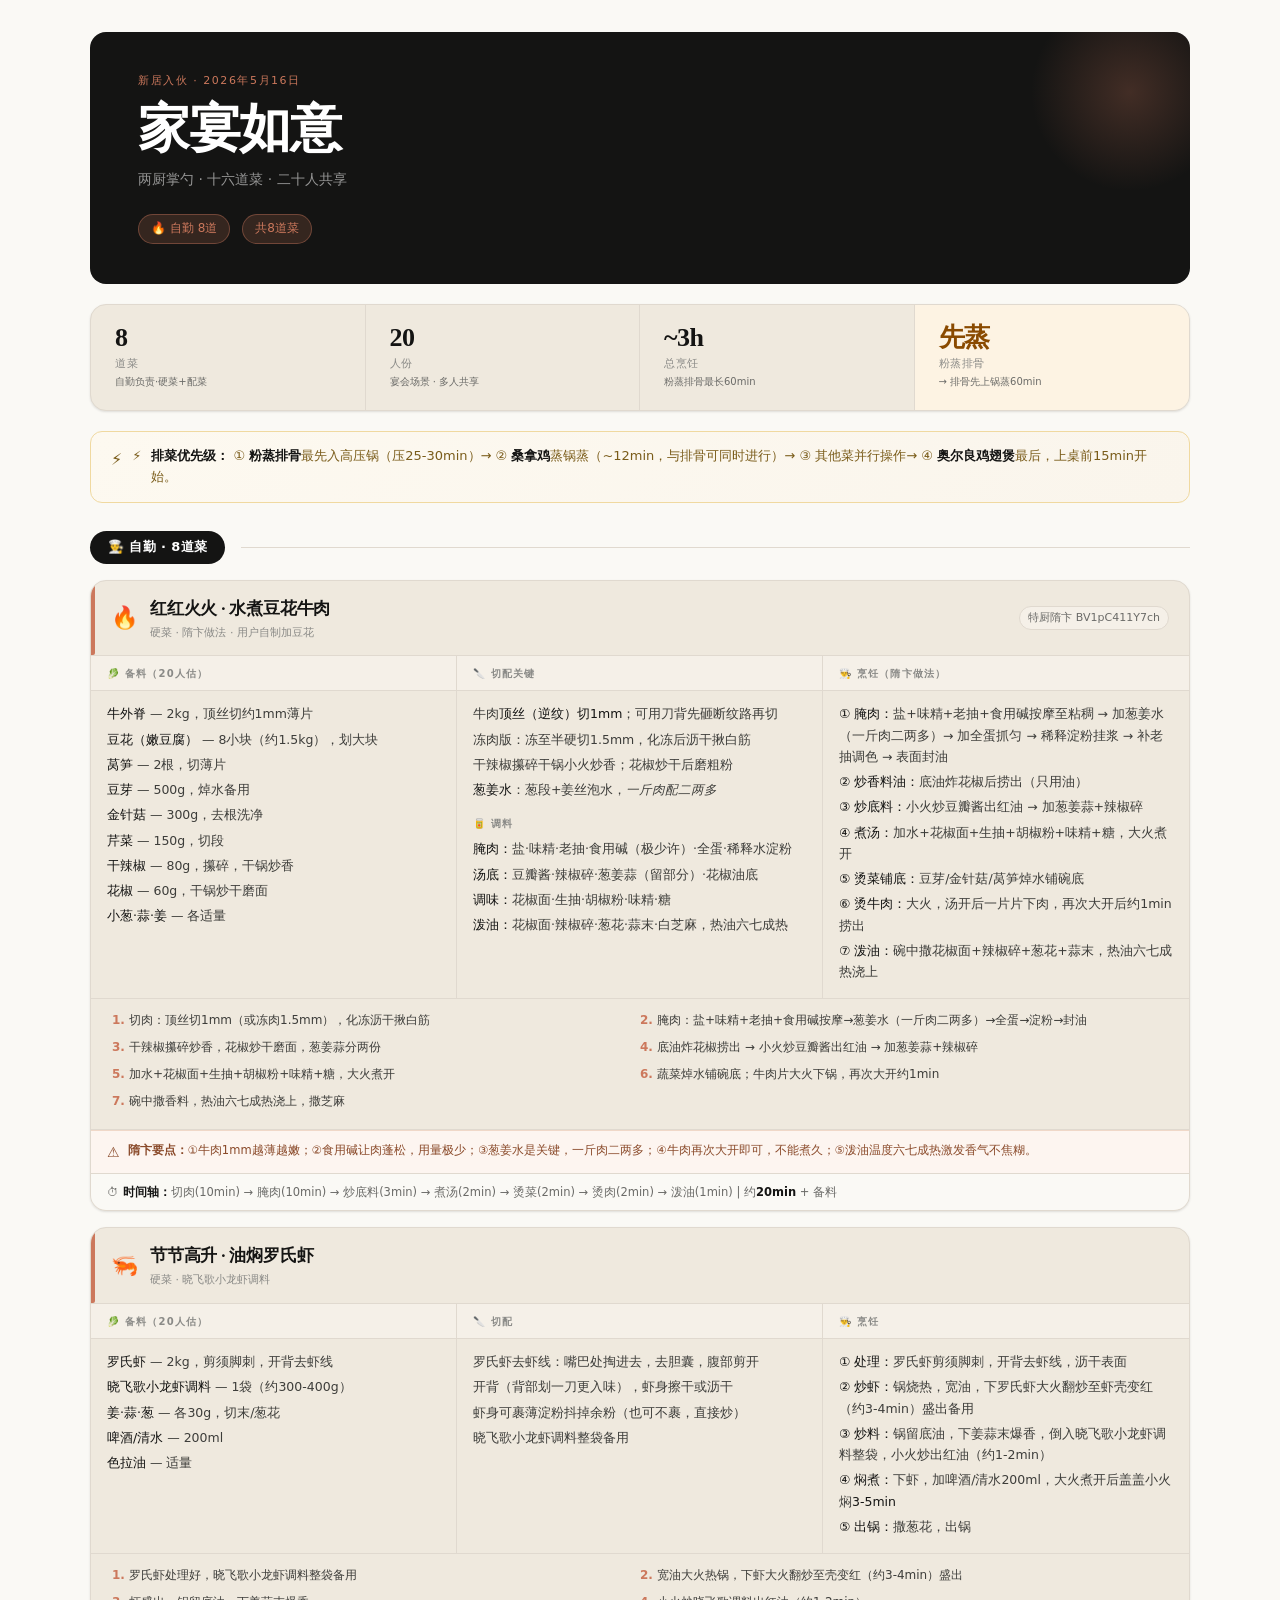
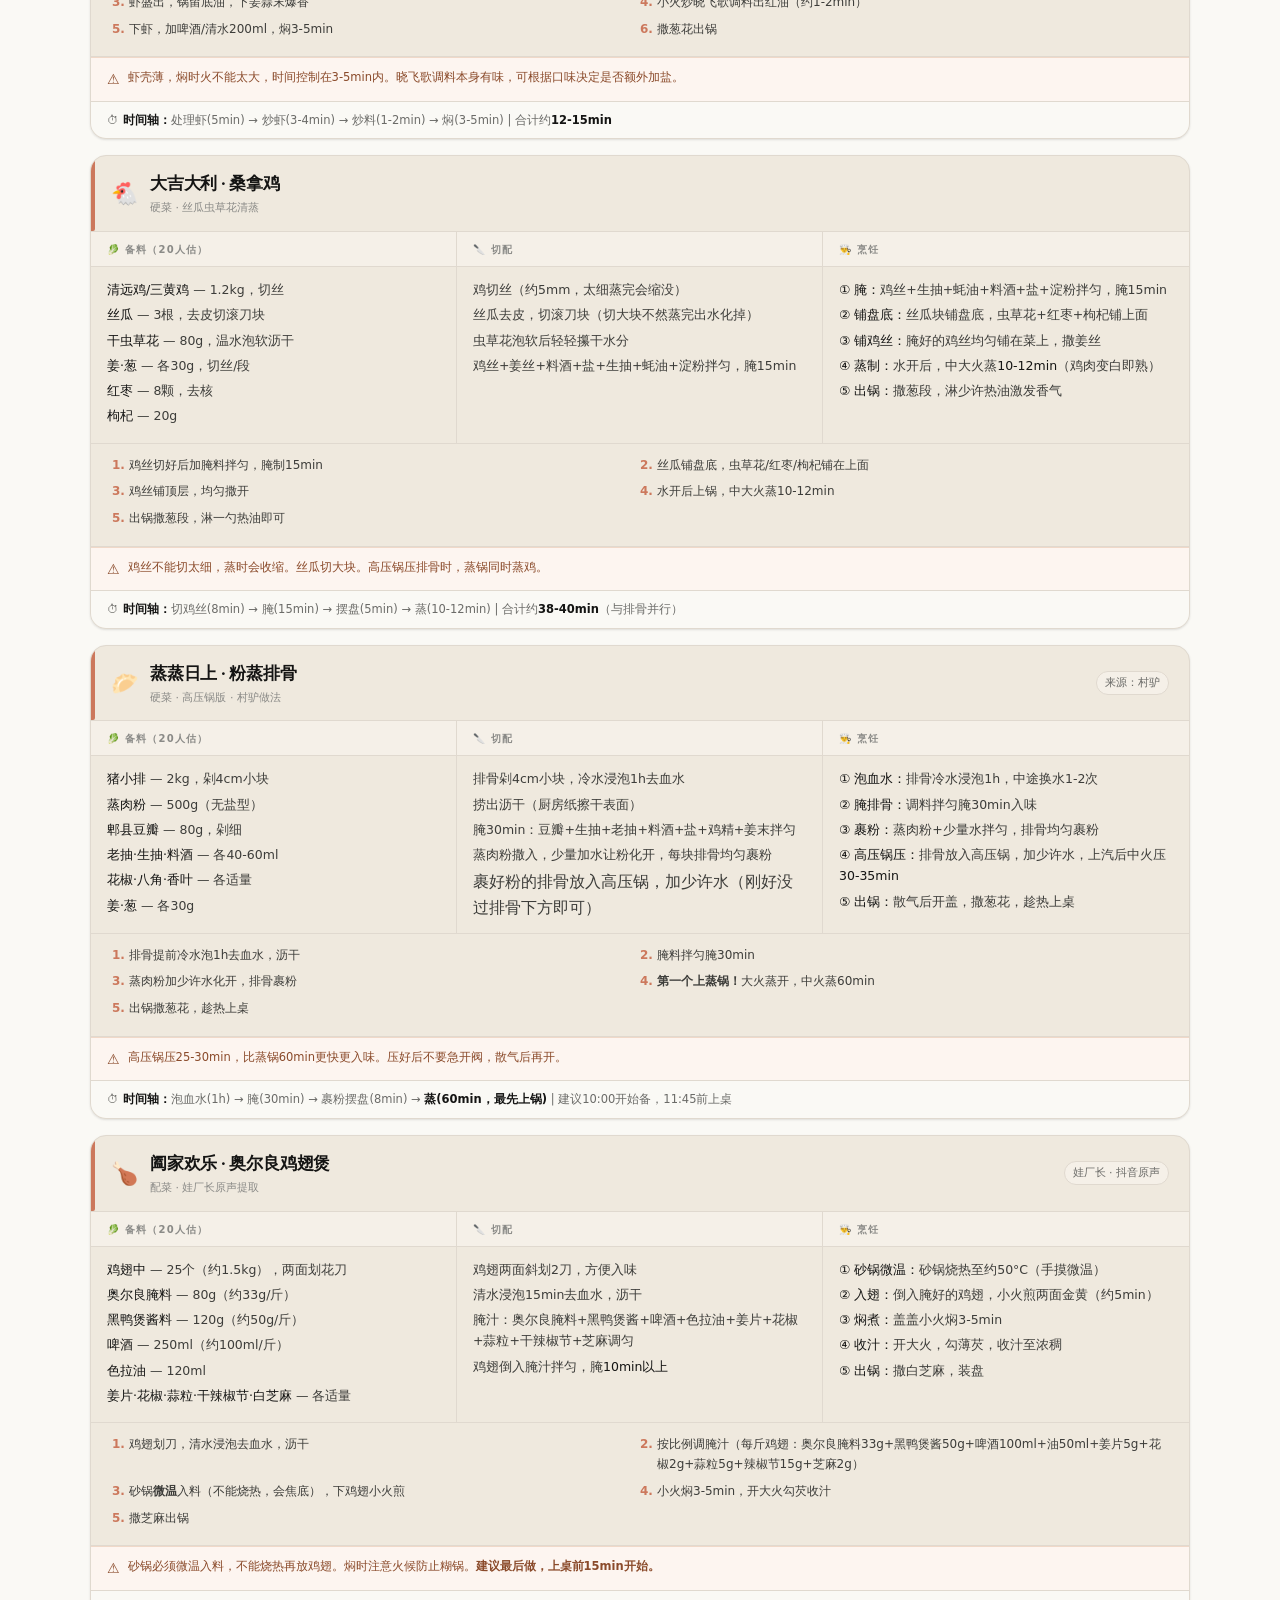
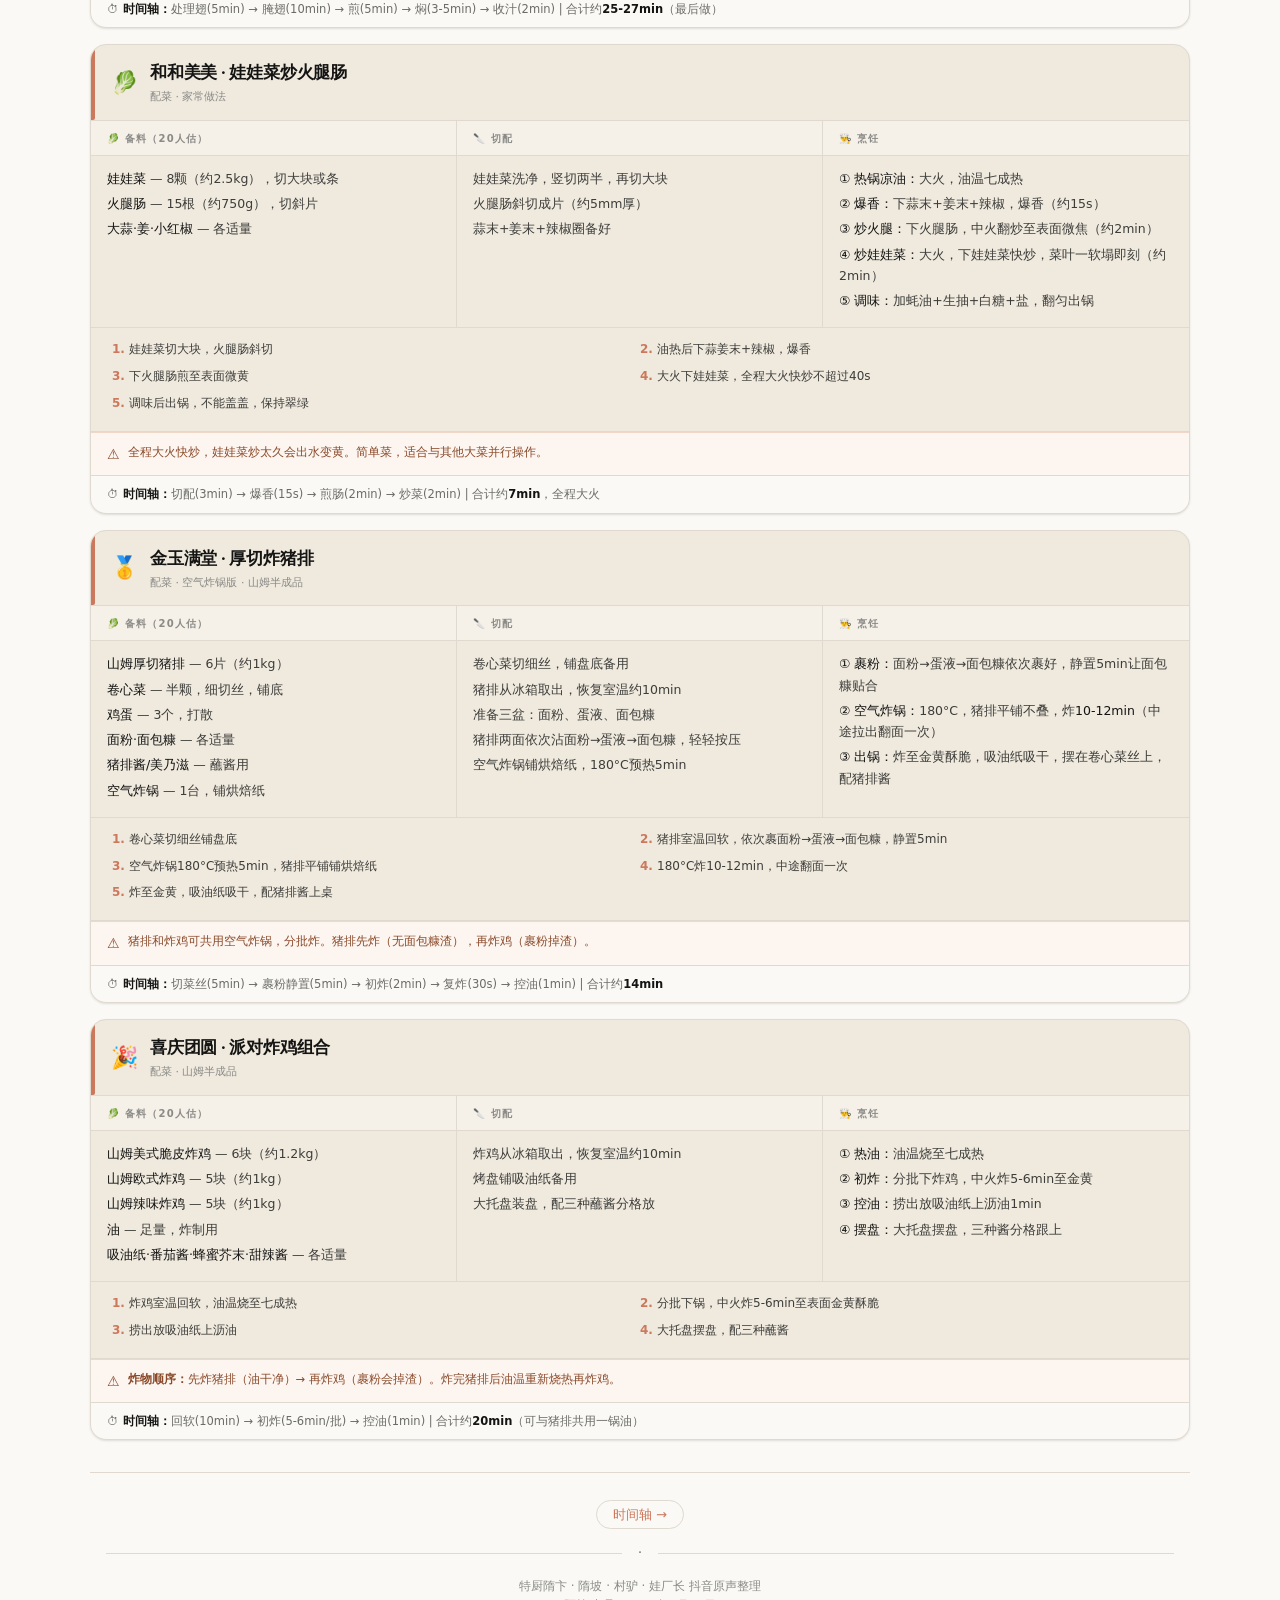
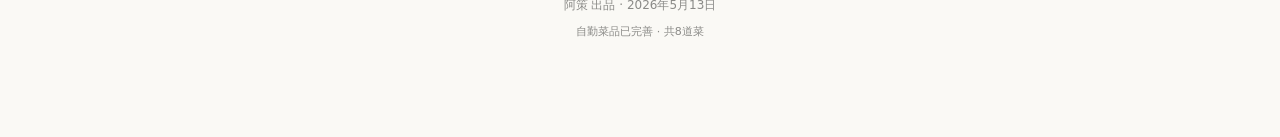
==== index.html @ 92cc302c "高压锅时间修正为25-30min" ====
<!DOCTYPE html>
<html lang="zh-CN">
<head>
<meta charset="UTF-8">
<meta name="viewport" content="width=device-width, initial-scale=1.0">
<title>新居入伙 · 家宴如意</title>
<style>
/***** STYLE: Claude Warm Tone (Style C) — Design System v1.0 *****/

/* ── Color System ── */
:root {
  --canvas:         #faf9f5;
  --surface-soft:   #f5f0e8;
  --surface-card:    #efe9de;
  --surface-dark:    #181715;
  --ink:            #141413;
  --body:           #3d3d3a;
  --body-light:     #6b6b68;
  --muted:          #8a8a87;
  --primary:        #cc785c;
  --primary-dark:    #a9583e;
  --accent-teal:    #5db8a6;
  --accent-amber:   #e8a55a;
  --accent-amber-light: #fdf3e3;
  --success:        #5db872;
  --warning:        #d4a017;
  --error:          #c64545;
  --hairline:       #e0d9cf;
  --shadow:         rgba(20,20,18,0.06);
  --shadow-md:      rgba(20,20,18,0.10);
}

/* ── Reset & Base ── */
*, *::before, *::after { box-sizing: border-box; margin: 0; padding: 0; }
html { font-size: 16px; -webkit-font-smoothing: antialiased; }
body {
  font-family: -apple-system, BlinkMacSystemFont, "PingFang SC", "Microsoft YaHei", system-ui, sans-serif;
  background: var(--canvas);
  color: var(--body);
  line-height: 1.6;
  padding: 32px 16px 64px;
}

/* ── Typography ── */
h1, h2, h3 { font-family: Georgia, "PingFang SC", serif; color: var(--ink); line-height: 1.2; }
.eyebrow { font-size: 11px; font-weight: 500; letter-spacing: 0.12em; text-transform: uppercase; color: var(--muted); }
.display-xl  { font-size: clamp(40px, 6vw, 64px); font-weight: 600; letter-spacing: -2px; line-height: 1.05; }
.display-lg  { font-size: clamp(28px, 4vw, 40px); font-weight: 600; letter-spacing: -1px; line-height: 1.1; }
.headline   { font-size: 20px; font-weight: 600; letter-spacing: -0.3px; }
.body-text  { font-size: 14px; line-height: 1.65; }
.caption    { font-size: 12px; color: var(--muted); line-height: 1.5; }

/* ── Layout ── */
.container { max-width: 1100px; margin: 0 auto; }

/* ── HEADER ── */
.header {
  background: var(--ink);
  color: #fff;
  border-radius: 16px;
  padding: 40px 48px;
  margin-bottom: 20px;
  position: relative;
  overflow: hidden;
}
.header::before {
  content: '';
  position: absolute;
  top: -40px; right: -40px;
  width: 200px; height: 200px;
  background: radial-gradient(circle, rgba(204,120,92,0.25) 0%, transparent 70%);
  pointer-events: none;
}
.header-inner { position: relative; z-index: 1; }
.header-eyebrow { font-size: 11px; font-weight: 500; letter-spacing: 0.14em; text-transform: uppercase; color: var(--primary); margin-bottom: 8px; }
.header h1 { color: #fff; font-size: clamp(32px, 5vw, 52px); letter-spacing: -1.5px; }
.header-sub { color: rgba(255,255,255,0.55); font-size: 14px; margin-top: 8px; }
.header-meta { margin-top: 24px; display: flex; flex-wrap: wrap; gap: 12px; }
.header-badge {
  background: rgba(204,120,92,0.18);
  border: 1px solid rgba(204,120,92,0.4);
  color: var(--primary);
  font-size: 12px; font-weight: 500;
  padding: 4px 12px;
  border-radius: 9999px;
}

/* ── SUMMARY STRIP ── */
.summary-strip {
  display: grid;
  grid-template-columns: repeat(4, 1fr);
  background: var(--surface-card);
  border-radius: 16px;
  border: 1px solid var(--hairline);
  overflow: hidden;
  margin-bottom: 20px;
  box-shadow: 0 1px 3px var(--shadow), 0 1px 2px var(--shadow);
}
.summary-item {
  padding: 20px 24px;
  border-right: 1px solid var(--hairline);
  position: relative;
}
.summary-item:last-child { border-right: none; }
.summary-item .num {
  font-family: Georgia, serif;
  font-size: 26px; font-weight: 600;
  color: var(--ink); letter-spacing: -0.5px;
  line-height: 1;
}
.summary-item .label { font-size: 11px; color: var(--muted); margin-top: 4px; letter-spacing: 0.05em; }
.summary-item .sub { font-size: 10px; color: var(--body-light); margin-top: 2px; }
.summary-item.highlight { background: var(--accent-amber-light); }

/* ── PRIORITY BANNER ── */
.priority-banner {
  background: linear-gradient(135deg, #fdf9f0 0%, #faf5ec 100%);
  border: 1px solid #f0d9a0;
  border-radius: 12px;
  padding: 14px 20px;
  font-size: 13px;
  color: #7a5c1a;
  margin-bottom: 20px;
  display: flex;
  align-items: flex-start;
  gap: 10px;
}
.priority-banner::before { content: '⚡'; font-size: 16px; flex-shrink: 0; margin-top: 1px; }
.priority-banner strong { color: var(--ink); }

/* ── CHEF SECTION DIVIDER ── */
.chef-divider {
  display: flex;
  align-items: center;
  gap: 16px;
  margin: 28px 0 16px;
}
.chef-divider .chef-label {
  background: var(--ink);
  color: #fff;
  font-size: 13px; font-weight: 600;
  padding: 6px 18px;
  border-radius: 9999px;
  white-space: nowrap;
  letter-spacing: 0.03em;
}
.chef-divider .chef-label.yang {
  background: var(--accent-teal);
}
.chef-divider .line { flex: 1; height: 1px; background: var(--hairline); }

/* ── DISH CARD ── */
.dish-card {
  background: var(--surface-card);
  border: 1px solid var(--hairline);
  border-radius: 16px;
  overflow: hidden;
  margin-bottom: 16px;
  box-shadow: 0 1px 3px var(--shadow), 0 1px 2px var(--shadow);
  transition: box-shadow 0.2s ease;
}
.dish-card:hover {
  box-shadow: 0 4px 12px var(--shadow-md), 0 2px 4px var(--shadow);
}
.dish-card-header {
  padding: 14px 20px;
  display: flex;
  align-items: center;
  gap: 12px;
  border-bottom: 1px solid var(--hairline);
  position: relative;
}
.dish-card-header::before {
  content: '';
  position: absolute;
  left: 0; top: 0; bottom: 0;
  width: 4px;
  background: var(--primary);
  border-radius: 0 2px 2px 0;
}
.dish-card-header.ziqin::before { background: var(--primary); }
.dish-card-header.yang::before { background: var(--accent-teal); }

.dish-emoji { font-size: 22px; flex-shrink: 0; }
.dish-meta { flex: 1; }
.dish-name { font-family: Georgia, serif; font-size: 17px; font-weight: 600; color: var(--ink); letter-spacing: -0.2px; }
.dish-sub { font-size: 11px; color: var(--muted); margin-top: 2px; }
.dish-src-tag {
  font-size: 11px; color: var(--body-light);
  background: var(--surface-soft);
  border: 1px solid var(--hairline);
  padding: 2px 8px; border-radius: 9999px;
}

/* ── DISH BODY (3-column grid) ── */
.dish-body {
  display: grid;
  grid-template-columns: 1fr 1fr 1fr;
  border-bottom: 1px solid var(--hairline);
}
.col-header {
  font-size: 10px; font-weight: 700;
  letter-spacing: 0.12em; text-transform: uppercase;
  color: var(--muted);
  padding: 10px 16px 8px;
  border-bottom: 1px solid var(--hairline);
  background: var(--surface-soft);
}
.col-content { padding: 12px 16px; }
.col-content ul { list-style: none; }
.col-content li { font-size: 12.5px; line-height: 1.7; color: var(--body); margin-bottom: 4px; }
.col-content li strong { color: var(--ink); font-weight: 500; }
.col-border { border-right: 1px solid var(--hairline); }
.col-border:last-child { border-right: none; }

/* ── DISH FOOTER (steps) ── */
.dish-steps {
  padding: 12px 20px 14px;
  border-bottom: 1px solid var(--hairline);
}
.dish-steps ol {
  padding-left: 18px;
  display: grid;
  grid-template-columns: 1fr 1fr;
  gap: 4px 16px;
}
.dish-steps li { font-size: 12px; line-height: 1.65; color: var(--body); margin-bottom: 3px; }
.dish-steps li::marker { color: var(--primary); font-weight: 600; }

/* ── NOTE / HINT ── */
.dish-note {
  padding: 10px 16px;
  font-size: 11.5px;
  color: var(--body-light);
  background: var(--surface-soft);
  display: flex;
  align-items: flex-start;
  gap: 8px;
}
.dish-note.warning {
  background: #fdf5f0;
  border-top: 1px solid #f0d8c8;
  color: #8a4a2a;
}
.dish-note.info {
  background: #f0f7f5;
  border-top: 1px solid #c8e8e0;
  color: #2a6b5c;
}
.note-icon { flex-shrink: 0; font-size: 14px; }

/* ── TIMELINE ── */
.dish-timeline {
  padding: 9px 16px;
  font-size: 11.5px;
  color: var(--body-light);
  background: var(--canvas);
  border-top: 1px solid var(--hairline);
  line-height: 1.6;
}
.dish-timeline strong { color: var(--ink); }
.dish-timeline .tag-src {
  display: inline-block;
  margin-left: 8px;
  font-size: 10px;
  color: var(--muted);
  background: var(--surface-soft);
  border: 1px solid var(--hairline);
  padding: 1px 6px; border-radius: 9999px;
}

/* ── PLACEHOLDER CARD (小杨 pending) ── */
.dish-card.placeholder { opacity: 0.8; }
.dish-card.placeholder .dish-card-header::before { background: var(--accent-teal); }

/* ── FOOTER ── */
.footer {
  text-align: center;
  padding: 32px 16px;
  font-size: 12px;
  color: var(--muted);
  border-top: 1px solid var(--hairline);
  margin-top: 32px;
}
.footer-sep { display: flex; align-items: center; gap: 16px; margin-bottom: 12px; }
.footer-sep .line { flex: 1; height: 1px; background: var(--hairline); }
.footer-sep .text { font-family: Georgia, serif; font-size: 14px; color: var(--body-light); }

/* ── PRINT ── */
@media print {
  body { background: white; padding: 0; }
  .dish-card { break-inside: avoid; box-shadow: none; border: 1px solid #ddd; }
  .header { background: var(--ink) !important; -webkit-print-color-adjust: exact; print-color-adjust: exact; }
  .summary-strip { break-inside: avoid; }
}

/* ── RESPONSIVE ── */
@media (max-width: 768px) {
  .summary-strip { grid-template-columns: repeat(2, 1fr); }
  .dish-body { grid-template-columns: 1fr; }
  .col-border { border-right: none; border-bottom: 1px solid var(--hairline); }
  .dish-steps ol { grid-template-columns: 1fr; }
  .header { padding: 28px 24px; }
}
@media (max-width: 480px) {
  body { padding: 12px 8px 48px; }
  .summary-strip { grid-template-columns: repeat(2, 1fr); }
}
</style>
</head>
<body>
<div class="container">

<!-- ═══════════════════════════════════════════ HEADER ══ -->
<div class="header">
  <div class="header-inner">
    <div class="header-eyebrow">新居入伙 · 2026年5月16日</div>
    <h1>家宴如意</h1>
    <div class="header-sub">两厨掌勺 · 十六道菜 · 二十人共享</div>
    <div class="header-meta">
      <span class="header-badge">🔥 自勤 8道</span>
      <span class="header-badge">共8道菜</span>
    </div>
  </div>
</div>

<!-- ═══════════════════════════════════ SUMMARY STRIP ══ -->
<div class="summary-strip">
  <div class="summary-item">
    <div class="num">8</div>
    <div class="label">道菜</div>
    <div class="sub">自勤负责·硬菜+配菜</div>
  </div>
  <div class="summary-item">
    <div class="num">20</div>
    <div class="label">人份</div>
    <div class="sub">宴会场景 · 多人共享</div>
  </div>
  <div class="summary-item">
    <div class="num">~3h</div>
    <div class="label">总烹饪</div>
    <div class="sub">粉蒸排骨最长60min</div>
  </div>
  <div class="summary-item highlight">
    <div class="num" style="color:#8a4a00">先蒸</div>
    <div class="label">粉蒸排骨</div>
    <div class="sub">→ 排骨先上锅蒸60min</div>
  </div>
</div>

<!-- ═══════════════════════════════════ PRIORITY BANNER ══ -->
<div class="priority-banner">
  <span>⚡</span>
  <div>
    <strong>排菜优先级：</strong>
    ① <strong>粉蒸排骨</strong>最先入高压锅（压25-30min）→
    ② <strong>桑拿鸡</strong>蒸锅蒸（~12min，与排骨可同时进行）→
    ③ 其他菜并行操作→
    ④ <strong>奥尔良鸡翅煲</strong>最后，上桌前15min开始。
  </div>
</div>

<!-- ═══════════════════════════════════ 自勤 SECTION ══ -->
<div class="chef-divider">
  <span class="chef-label">👨‍🍳 自勤 · 8道菜</span>
  <span class="line"></span>
</div>

<!-- 自勤 Dishes (8) -->
<!-- D1: 水煮豆花牛肉 -->
<div class="dish-card">
  <div class="dish-card-header ziqin">
    <span class="dish-emoji">🔥</span>
    <div class="dish-meta">
      <div class="dish-name">红红火火 · 水煮豆花牛肉</div>
      <div class="dish-sub">硬菜 · 隋卞做法 · 用户自制加豆花</div>
    </div>
    <span class="dish-src-tag">特厨隋卞 BV1pC411Y7ch</span>
  </div>
  <div class="dish-body">
    <div class="col-border">
      <div class="col-header">🥬 备料（20人估）</div>
      <div class="col-content">
        <ul>
          <li><strong>牛外脊</strong> — 2kg，顶丝切约1mm薄片</li>
          <li><strong>豆花（嫩豆腐）</strong> — 8小块（约1.5kg），划大块</li>
          <li><strong>莴笋</strong> — 2根，切薄片</li>
          <li><strong>豆芽</strong> — 500g，焯水备用</li>
          <li><strong>金针菇</strong> — 300g，去根洗净</li>
          <li><strong>芹菜</strong> — 150g，切段</li>
          <li><strong>干辣椒</strong> — 80g，攥碎，干锅炒香</li>
          <li><strong>花椒</strong> — 60g，干锅炒干磨面</li>
          <li><strong>小葱·蒜·姜</strong> — 各适量</li>
        </ul>
      </div>
    </div>
    <div class="col-border">
      <div class="col-header">🔪 切配关键</div>
      <div class="col-content">
        <ul>
          <li>牛肉<strong>顶丝（逆纹）切1mm</strong>；可用刀背先砸断纹路再切</li>
          <li>冻肉版：冻至半硬切1.5mm，化冻后沥干揪白筋</li>
          <li>干辣椒攥碎干锅小火炒香；花椒炒干后磨粗粉</li>
          <li><strong>葱姜水</strong>：葱段+姜丝泡水，<em>一斤肉配二两多</em></li>
        </ul>
        <div style="margin-top:10px">
          <div class="col-header" style="padding:6px 0 6px;border:none;background:transparent">🥫 调料</div>
          <ul>
            <li><strong>腌肉：</strong>盐·味精·老抽·食用碱（极少许）·全蛋·稀释水淀粉</li>
            <li><strong>汤底：</strong>豆瓣酱·辣椒碎·葱姜蒜（留部分）·花椒油底</li>
            <li><strong>调味：</strong>花椒面·生抽·胡椒粉·味精·糖</li>
            <li><strong>泼油：</strong>花椒面·辣椒碎·葱花·蒜末·白芝麻，热油六七成热</li>
          </ul>
        </div>
      </div>
    </div>
    <div>
      <div class="col-header">👨‍🍳 烹饪（隋卞做法）</div>
      <div class="col-content">
        <ul>
          <li><strong>① 腌肉：</strong>盐+味精+老抽+食用碱按摩至粘稠 → 加葱姜水（一斤肉二两多）→ 加全蛋抓匀 → 稀释淀粉挂浆 → 补老抽调色 → 表面封油</li>
          <li><strong>② 炒香料油：</strong>底油炸花椒后捞出（只用油）</li>
          <li><strong>③ 炒底料：</strong>小火炒豆瓣酱出红油 → 加葱姜蒜+辣椒碎</li>
          <li><strong>④ 煮汤：</strong>加水+花椒面+生抽+胡椒粉+味精+糖，大火煮开</li>
          <li><strong>⑤ 烫菜铺底：</strong>豆芽/金针菇/莴笋焯水铺碗底</li>
          <li><strong>⑥ 烫牛肉：</strong>大火，汤开后一片片下肉，再次大开后约1min捞出</li>
          <li><strong>⑦ 泼油：</strong>碗中撒花椒面+辣椒碎+葱花+蒜末，热油六七成热浇上</li>
        </ul>
      </div>
    </div>
  </div>
  <div class="dish-steps">
    <ol>
      <li>切肉：顶丝切1mm（或冻肉1.5mm），化冻沥干揪白筋</li>
      <li>腌肉：盐+味精+老抽+食用碱按摩→葱姜水（一斤肉二两多）→全蛋→淀粉→封油</li>
      <li>干辣椒攥碎炒香，花椒炒干磨面，葱姜蒜分两份</li>
      <li>底油炸花椒捞出 → 小火炒豆瓣酱出红油 → 加葱姜蒜+辣椒碎</li>
      <li>加水+花椒面+生抽+胡椒粉+味精+糖，大火煮开</li>
      <li>蔬菜焯水铺碗底；牛肉片大火下锅，再次大开约1min</li>
      <li>碗中撒香料，热油六七成热浇上，撒芝麻</li>
    </ol>
  </div>
  <div class="dish-note warning">
    <span class="note-icon">⚠️</span>
    <div><strong>隋卞要点：</strong>①牛肉1mm越薄越嫩；②食用碱让肉蓬松，用量极少；③葱姜水是关键，一斤肉二两多；④牛肉再次大开即可，不能煮久；⑤泼油温度六七成热激发香气不焦糊。</div>
  </div>
  <div class="dish-timeline">
    ⏱ <strong>时间轴：</strong>切肉(10min) → 腌肉(10min) → 炒底料(3min) → 煮汤(2min) → 烫菜(2min) → 烫肉(2min) → 泼油(1min) | 约<strong>20min</strong> + 备料
  </div>
</div>

<!-- D2: 油焖大虾 -->
<div class="dish-card">
  <div class="dish-card-header ziqin">
    <span class="dish-emoji">🦐</span>
    <div class="dish-meta">
      <div class="dish-name">节节高升 · 油焖罗氏虾</div>
      <div class="dish-sub">硬菜 · 晓飞歌小龙虾调料</div>
    </div>
  </div>
  <div class="dish-body">
    <div class="col-border">
      <div class="col-header">🥬 备料（20人估）</div>
      <div class="col-content">
        <ul>
          <li><strong>罗氏虾</strong> — 2kg，剪须脚刺，开背去虾线</li>
          <li><strong>晓飞歌小龙虾调料</strong> — 1袋（约300-400g）</li>
          <li><strong>姜·蒜·葱</strong> — 各30g，切末/葱花</li>
          <li><strong>啤酒/清水</strong> — 200ml</li>
          <li><strong>色拉油</strong> — 适量</li>
        </ul>
      </div>
    </div>
    <div class="col-border">
      <div class="col-header">🔪 切配</div>
      <div class="col-content">
        <ul>
          <li>罗氏虾去虾线：嘴巴处掏进去，去胆囊，腹部剪开</li>
          <li>开背（背部划一刀更入味），虾身擦干或沥干</li>
          <li>虾身可裹薄淀粉抖掉余粉（也可不裹，直接炒）</li>
          <li>晓飞歌小龙虾调料整袋备用</li>
        </ul>
      </div>
    </div>
    <div>
      <div class="col-header">👨‍🍳 烹饪</div>
      <div class="col-content">
        <ul>
          <li><strong>① 处理：</strong>罗氏虾剪须脚刺，开背去虾线，沥干表面</li>
          <li><strong>② 炒虾：</strong>锅烧热，宽油，下罗氏虾大火翻炒至虾壳变红（约3-4min）盛出备用</li>
          <li><strong>③ 炒料：</strong>锅留底油，下姜蒜末爆香，倒入晓飞歌小龙虾调料整袋，小火炒出红油（约1-2min）</li>
          <li><strong>④ 焖煮：</strong>下虾，加啤酒/清水200ml，大火煮开后盖盖小火焖<strong>3-5min</strong></li>
          <li><strong>⑤ 出锅：</strong>撒葱花，出锅</li>
        </ul>
      </div>
    </div>
  </div>
  <div class="dish-steps">
    <ol>
      <li>罗氏虾处理好，晓飞歌小龙虾调料整袋备用</li>
      <li>宽油大火热锅，下虾大火翻炒至壳变红（约3-4min）盛出</li>
      <li>虾盛出，锅留底油，下姜蒜末爆香</li>
      <li>小火炒晓飞歌调料出红油（约1-2min）</li>
      <li>下虾，加啤酒/清水200ml，焖3-5min</li>
      <li>撒葱花出锅</li>
    </ol>
  </div>
  <div class="dish-note warning">
    <span class="note-icon">⚠️</span>
    <div>虾壳薄，焖时火不能太大，时间控制在3-5min内。晓飞歌调料本身有味，可根据口味决定是否额外加盐。</div>
  </div>
  <div class="dish-timeline">⏱ <strong>时间轴：</strong>处理虾(5min) → 炒虾(3-4min) → 炒料(1-2min) → 焖(3-5min) | 合计约<strong>12-15min</strong></div>
</div>

<!-- D3: 桑拿鸡 -->
<div class="dish-card">
  <div class="dish-card-header ziqin">
    <span class="dish-emoji">🐔</span>
    <div class="dish-meta">
      <div class="dish-name">大吉大利 · 桑拿鸡</div>
      <div class="dish-sub">硬菜 · 丝瓜虫草花清蒸</div>
    </div>
  </div>
  <div class="dish-body">
    <div class="col-border">
      <div class="col-header">🥬 备料（20人估）</div>
      <div class="col-content">
        <ul>
          <li><strong>清远鸡/三黄鸡</strong> — 1.2kg，切丝</li>
          <li><strong>丝瓜</strong> — 3根，去皮切滚刀块</li>
          <li><strong>干虫草花</strong> — 80g，温水泡软沥干</li>
          <li><strong>姜·葱</strong> — 各30g，切丝/段</li>
          <li><strong>红枣</strong> — 8颗，去核</li>
          <li><strong>枸杞</strong> — 20g</li>
        </ul>
      </div>
    </div>
    <div class="col-border">
      <div class="col-header">🔪 切配</div>
      <div class="col-content">
        <ul>
          <li>鸡切丝（约5mm，太细蒸完会缩没）</li>
          <li>丝瓜去皮，切滚刀块（切大块不然蒸完出水化掉）</li>
          <li>虫草花泡软后轻轻攥干水分</li>
          <li>鸡丝+姜丝+料酒+盐+生抽+蚝油+淀粉拌匀，腌15min</li>
        </ul>
      </div>
    </div>
    <div>
      <div class="col-header">👨‍🍳 烹饪</div>
      <div class="col-content">
        <ul>
          <li><strong>① 腌：</strong>鸡丝+生抽+蚝油+料酒+盐+淀粉拌匀，腌15min</li>
          <li><strong>② 铺盘底：</strong>丝瓜块铺盘底，虫草花+红枣+枸杞铺上面</li>
          <li><strong>③ 铺鸡丝：</strong>腌好的鸡丝均匀铺在菜上，撒姜丝</li>
          <li><strong>④ 蒸制：</strong>水开后，中大火蒸<strong>10-12min</strong>（鸡肉变白即熟）</li>
          <li><strong>⑤ 出锅：</strong>撒葱段，淋少许热油激发香气</li>
        </ul>
      </div>
    </div>
  </div>
  <div class="dish-steps">
    <ol>
      <li>鸡丝切好后加腌料拌匀，腌制15min</li>
      <li>丝瓜铺盘底，虫草花/红枣/枸杞铺在上面</li>
      <li>鸡丝铺顶层，均匀撒开</li>
      <li>水开后上锅，中大火蒸10-12min</li>
      <li>出锅撒葱段，淋一勺热油即可</li>
    </ol>
  </div>
  <div class="dish-note warning">
    <span class="note-icon">⚠️</span>
    <div>鸡丝不能切太细，蒸时会收缩。丝瓜切大块。高压锅压排骨时，蒸锅同时蒸鸡。</div>
  </div>
  <div class="dish-timeline">⏱ <strong>时间轴：</strong>切鸡丝(8min) → 腌(15min) → 摆盘(5min) → 蒸(10-12min) | 合计约<strong>38-40min</strong>（与排骨并行）</div>
</div>

<!-- D4: 粉蒸排骨 -->
<div class="dish-card">
  <div class="dish-card-header ziqin">
    <span class="dish-emoji">🥟</span>
    <div class="dish-meta">
      <div class="dish-name">蒸蒸日上 · 粉蒸排骨</div>
      <div class="dish-sub">硬菜 · 高压锅版 · 村驴做法</div>
    </div>
    <span class="dish-src-tag">来源：村驴</span>
  </div>
  <div class="dish-body">
    <div class="col-border">
      <div class="col-header">🥬 备料（20人估）</div>
      <div class="col-content">
        <ul>
          <li><strong>猪小排</strong> — 2kg，剁4cm小块</li>
          <li><strong>蒸肉粉</strong> — 500g（无盐型）</li>
          <li><strong>郫县豆瓣</strong> — 80g，剁细</li>
          <li><strong>老抽·生抽·料酒</strong> — 各40-60ml</li>
          <li><strong>花椒·八角·香叶</strong> — 各适量</li>
          <li><strong>姜·葱</strong> — 各30g</li>
        </ul>
      </div>
    </div>
    <div class="col-border">
      <div class="col-header">🔪 切配</div>
      <div class="col-content">
        <ul>
          <li>排骨剁4cm小块，冷水浸泡1h去血水</li>
          <li>捞出沥干（厨房纸擦干表面）</li>
          <li>腌30min：豆瓣+生抽+老抽+料酒+盐+鸡精+姜末拌匀</li>
          <li>蒸肉粉撒入，少量加水让粉化开，每块排骨均匀裹粉</li>
          裹好粉的排骨放入高压锅，加少许水（刚好没过排骨下方即可）
        </ul>
      </div>
    </div>
    <div>
      <div class="col-header">👨‍🍳 烹饪</div>
      <div class="col-content">
        <ul>
          <li><strong>① 泡血水：</strong>排骨冷水浸泡1h，中途换水1-2次</li>
          <li><strong>② 腌排骨：</strong>调料拌匀腌30min入味</li>
          <li><strong>③ 裹粉：</strong>蒸肉粉+少量水拌匀，排骨均匀裹粉</li>
          <li><strong>④ 高压锅压：</strong>排骨放入高压锅，加少许水，上汽后中火压<strong>30-35min</strong></li>
          <li><strong>⑤ 出锅：</strong>散气后开盖，撒葱花，趁热上桌</li>
        </ul>
      </div>
    </div>
  </div>
  <div class="dish-steps">
    <ol>
      <li>排骨提前冷水泡1h去血水，沥干</li>
      <li>腌料拌匀腌30min</li>
      <li>蒸肉粉加少许水化开，排骨裹粉</li>
      <li><strong>第一个上蒸锅！</strong>大火蒸开，中火蒸60min</li>
      <li>出锅撒葱花，趁热上桌</li>
    </ol>
  </div>
  <div class="dish-note warning">
    <span class="note-icon">⚠️</span>
    <div>高压锅压25-30min，比蒸锅60min更快更入味。压好后不要急开阀，散气后再开。</div>
  </div>
  <div class="dish-timeline">⏱ <strong>时间轴：</strong>泡血水(1h) → 腌(30min) → 裹粉摆盘(8min) → <strong>蒸(60min，最先上锅)</strong> | 建议10:00开始备，11:45前上桌</div>
</div>

<!-- D5: 奥尔良鸡翅煲 -->
<div class="dish-card">
  <div class="dish-card-header ziqin">
    <span class="dish-emoji">🍗</span>
    <div class="dish-meta">
      <div class="dish-name">阖家欢乐 · 奥尔良鸡翅煲</div>
      <div class="dish-sub">配菜 · 娃厂长原声提取</div>
    </div>
    <span class="dish-src-tag">娃厂长 · 抖音原声</span>
  </div>
  <div class="dish-body">
    <div class="col-border">
      <div class="col-header">🥬 备料（20人估）</div>
      <div class="col-content">
        <ul>
          <li><strong>鸡翅中</strong> — 25个（约1.5kg），两面划花刀</li>
          <li><strong>奥尔良腌料</strong> — 80g（约33g/斤）</li>
          <li><strong>黑鸭煲酱料</strong> — 120g（约50g/斤）</li>
          <li><strong>啤酒</strong> — 250ml（约100ml/斤）</li>
          <li><strong>色拉油</strong> — 120ml</li>
          <li><strong>姜片·花椒·蒜粒·干辣椒节·白芝麻</strong> — 各适量</li>
        </ul>
      </div>
    </div>
    <div class="col-border">
      <div class="col-header">🔪 切配</div>
      <div class="col-content">
        <ul>
          <li>鸡翅两面斜划2刀，方便入味</li>
          <li>清水浸泡15min去血水，沥干</li>
          <li>腌汁：奥尔良腌料+黑鸭煲酱+啤酒+色拉油+姜片+花椒+蒜粒+干辣椒节+芝麻调匀</li>
          <li>鸡翅倒入腌汁拌匀，腌<strong>10min以上</strong></li>
        </ul>
      </div>
    </div>
    <div>
      <div class="col-header">👨‍🍳 烹饪</div>
      <div class="col-content">
        <ul>
          <li><strong>① 砂锅微温：</strong>砂锅烧热至约50°C（手摸微温）</li>
          <li><strong>② 入翅：</strong>倒入腌好的鸡翅，小火煎两面金黄（约5min）</li>
          <li><strong>③ 焖煮：</strong>盖盖小火焖3-5min</li>
          <li><strong>④ 收汁：</strong>开大火，勾薄芡，收汁至浓稠</li>
          <li><strong>⑤ 出锅：</strong>撒白芝麻，装盘</li>
        </ul>
      </div>
    </div>
  </div>
  <div class="dish-steps">
    <ol>
      <li>鸡翅划刀，清水浸泡去血水，沥干</li>
      <li>按比例调腌汁（每斤鸡翅：奥尔良腌料33g+黑鸭煲酱50g+啤酒100ml+油50ml+姜片5g+花椒2g+蒜粒5g+辣椒节15g+芝麻2g）</li>
      <li>砂锅<strong>微温</strong>入料（不能烧热，会焦底），下鸡翅小火煎</li>
      <li>小火焖3-5min，开大火勾芡收汁</li>
      <li>撒芝麻出锅</li>
    </ol>
  </div>
  <div class="dish-note warning">
    <span class="note-icon">⚠️</span>
    <div>砂锅必须微温入料，不能烧热再放鸡翅。焖时注意火候防止糊锅。<strong>建议最后做，上桌前15min开始。</strong></div>
  </div>
  <div class="dish-timeline">⏱ <strong>时间轴：</strong>处理翅(5min) → 腌翅(10min) → 煎(5min) → 焖(3-5min) → 收汁(2min) | 合计约<strong>25-27min</strong>（最后做）</div>
</div>

<!-- D6: 娃娃菜炒火腿肠 -->
<div class="dish-card">
  <div class="dish-card-header ziqin">
    <span class="dish-emoji">🥬</span>
    <div class="dish-meta">
      <div class="dish-name">和和美美 · 娃娃菜炒火腿肠</div>
      <div class="dish-sub">配菜 · 家常做法</div>
    </div>
  </div>
  <div class="dish-body">
    <div class="col-border">
      <div class="col-header">🥬 备料（20人估）</div>
      <div class="col-content">
        <ul>
          <li><strong>娃娃菜</strong> — 8颗（约2.5kg），切大块或条</li>
          <li><strong>火腿肠</strong> — 15根（约750g），切斜片</li>
          <li><strong>大蒜·姜·小红椒</strong> — 各适量</li>
        </ul>
      </div>
    </div>
    <div class="col-border">
      <div class="col-header">🔪 切配</div>
      <div class="col-content">
        <ul>
          <li>娃娃菜洗净，竖切两半，再切大块</li>
          <li>火腿肠斜切成片（约5mm厚）</li>
          <li>蒜末+姜末+辣椒圈备好</li>
        </ul>
      </div>
    </div>
    <div>
      <div class="col-header">👨‍🍳 烹饪</div>
      <div class="col-content">
        <ul>
          <li><strong>① 热锅凉油：</strong>大火，油温七成热</li>
          <li><strong>② 爆香：</strong>下蒜末+姜末+辣椒，爆香（约15s）</li>
          <li><strong>③ 炒火腿：</strong>下火腿肠，中火翻炒至表面微焦（约2min）</li>
          <li><strong>④ 炒娃娃菜：</strong>大火，下娃娃菜快炒，菜叶一软塌即刻（约2min）</li>
          <li><strong>⑤ 调味：</strong>加蚝油+生抽+白糖+盐，翻匀出锅</li>
        </ul>
      </div>
    </div>
  </div>
  <div class="dish-steps">
    <ol>
      <li>娃娃菜切大块，火腿肠斜切</li>
      <li>油热后下蒜姜末+辣椒，爆香</li>
      <li>下火腿肠煎至表面微黄</li>
      <li>大火下娃娃菜，全程大火快炒不超过40s</li>
      <li>调味后出锅，不能盖盖，保持翠绿</li>
    </ol>
  </div>
  <div class="dish-note warning">
    <span class="note-icon">⚠️</span>
    <div>全程大火快炒，娃娃菜炒太久会出水变黄。简单菜，适合与其他大菜并行操作。</div>
  </div>
  <div class="dish-timeline">⏱ <strong>时间轴：</strong>切配(3min) → 爆香(15s) → 煎肠(2min) → 炒菜(2min) | 合计约<strong>7min</strong>，全程大火</div>
</div>

<!-- D7: 厚切炸猪排 -->
<div class="dish-card">
  <div class="dish-card-header ziqin">
    <span class="dish-emoji">🥇</span>
    <div class="dish-meta">
      <div class="dish-name">金玉满堂 · 厚切炸猪排</div>
      <div class="dish-sub">配菜 · 空气炸锅版 · 山姆半成品</div>
    </div>
  </div>
  <div class="dish-body">
    <div class="col-border">
      <div class="col-header">🥬 备料（20人估）</div>
      <div class="col-content">
        <ul>
          <li><strong>山姆厚切猪排</strong> — 6片（约1kg）</li>
          <li><strong>卷心菜</strong> — 半颗，细切丝，铺底</li>
          <li><strong>鸡蛋</strong> — 3个，打散</li>
          <li><strong>面粉·面包糠</strong> — 各适量</li>
          <li><strong>猪排酱/美乃滋</strong> — 蘸酱用</li>
          <li><strong>空气炸锅</strong> — 1台，铺烘焙纸</li>
        </ul>
      </div>
    </div>
    <div class="col-border">
      <div class="col-header">🔪 切配</div>
      <div class="col-content">
        <ul>
          <li>卷心菜切细丝，铺盘底备用</li>
          <li>猪排从冰箱取出，恢复室温约10min</li>
          <li>准备三盆：面粉、蛋液、面包糠</li>
          <li>猪排两面依次沾面粉→蛋液→面包糠，轻轻按压</li>
          <li>空气炸锅铺烘焙纸，180°C预热5min</li>
        </ul>
      </div>
    </div>
    <div>
      <div class="col-header">👨‍🍳 烹饪</div>
      <div class="col-content">
        <ul>
          <li><strong>① 裹粉：</strong>面粉→蛋液→面包糠依次裹好，静置5min让面包糠贴合</li>
          <li><strong>② 空气炸锅：</strong>180°C，猪排平铺不叠，炸<strong>10-12min</strong>（中途拉出翻面一次）</li>
          <li><strong>③ 出锅：</strong>炸至金黄酥脆，吸油纸吸干，摆在卷心菜丝上，配猪排酱</li>
        </ul>
      </div>
    </div>
  </div>
  <div class="dish-steps">
    <ol>
      <li>卷心菜切细丝铺盘底</li>
      <li>猪排室温回软，依次裹面粉→蛋液→面包糠，静置5min</li>
      <li>空气炸锅180°C预热5min，猪排平铺铺烘焙纸</li>
      <li>180°C炸10-12min，中途翻面一次</li>
      <li>炸至金黄，吸油纸吸干，配猪排酱上桌</li>
    </ol>
  </div>
  <div class="dish-note warning">
    <span class="note-icon">⚠️</span>
    <div>猪排和炸鸡可共用空气炸锅，分批炸。猪排先炸（无面包糠渣），再炸鸡（裹粉掉渣）。</div>
  </div>
  <div class="dish-timeline">⏱ <strong>时间轴：</strong>切菜丝(5min) → 裹粉静置(5min) → 初炸(2min) → 复炸(30s) → 控油(1min) | 合计约<strong>14min</strong></div>
</div>

<!-- D8: 派对炸鸡组合 -->
<div class="dish-card">
  <div class="dish-card-header ziqin">
    <span class="dish-emoji">🎉</span>
    <div class="dish-meta">
      <div class="dish-name">喜庆团圆 · 派对炸鸡组合</div>
      <div class="dish-sub">配菜 · 山姆半成品</div>
    </div>
  </div>
  <div class="dish-body">
    <div class="col-border">
      <div class="col-header">🥬 备料（20人估）</div>
      <div class="col-content">
        <ul>
          <li><strong>山姆美式脆皮炸鸡</strong> — 6块（约1.2kg）</li>
          <li><strong>山姆欧式炸鸡</strong> — 5块（约1kg）</li>
          <li><strong>山姆辣味炸鸡</strong> — 5块（约1kg）</li>
          <li><strong>油</strong> — 足量，炸制用</li>
          <li><strong>吸油纸·番茄酱·蜂蜜芥末·甜辣酱</strong> — 各适量</li>
        </ul>
      </div>
    </div>
    <div class="col-border">
      <div class="col-header">🔪 切配</div>
      <div class="col-content">
        <ul>
          <li>炸鸡从冰箱取出，恢复室温约10min</li>
          <li>烤盘铺吸油纸备用</li>
          <li>大托盘装盘，配三种蘸酱分格放</li>
        </ul>
      </div>
    </div>
    <div>
      <div class="col-header">👨‍🍳 烹饪</div>
      <div class="col-content">
        <ul>
          <li><strong>① 热油：</strong>油温烧至七成热</li>
          <li><strong>② 初炸：</strong>分批下炸鸡，中火炸5-6min至金黄</li>
          <li><strong>③ 控油：</strong>捞出放吸油纸上沥油1min</li>
          <li><strong>④ 摆盘：</strong>大托盘摆盘，三种酱分格跟上</li>
        </ul>
      </div>
    </div>
  </div>
  <div class="dish-steps">
    <ol>
      <li>炸鸡室温回软，油温烧至七成热</li>
      <li>分批下锅，中火炸5-6min至表面金黄酥脆</li>
      <li>捞出放吸油纸上沥油</li>
      <li>大托盘摆盘，配三种蘸酱</li>
    </ol>
  </div>
  <div class="dish-note warning">
    <span class="note-icon">⚠️</span>
    <div><strong>炸物顺序：</strong>先炸猪排（油干净）→ 再炸鸡（裹粉会掉渣）。炸完猪排后油温重新烧热再炸鸡。</div>
  </div>
  <div class="dish-timeline">⏱ <strong>时间轴：</strong>回软(10min) → 初炸(5-6min/批) → 控油(1min) | 合计约<strong>20min</strong>（可与猪排共用一锅油）</div>
</div>


<!-- ═══════════════════════════════════ FOOTER ══ -->
<div class="footer">
  <div style="text-align:center;margin-bottom:16px"><a href="timeline.html" style="color:var(--primary);text-decoration:none;font-size:13px;font-weight:500;padding:6px 16px;border:1px solid var(--hairline);border-radius:9999px">时间轴 →</a></div>
<div class="footer-sep">
    <span class="line"></span>
    <span class="text">·</span>
    <span class="line"></span>
  </div>
  <p>
    特厨隋卞 · 隋坡 · 村驴 · 娃厂长 抖音原声整理<br>
    阿策 出品 · 2026年5月13日
  </p>
  <p style="margin-top:8px;font-size:11px;color:var(--muted);">
    自勤菜品已完善 · 共8道菜
  </p>
</div>

</div><!-- /.container -->
</body>
</html>
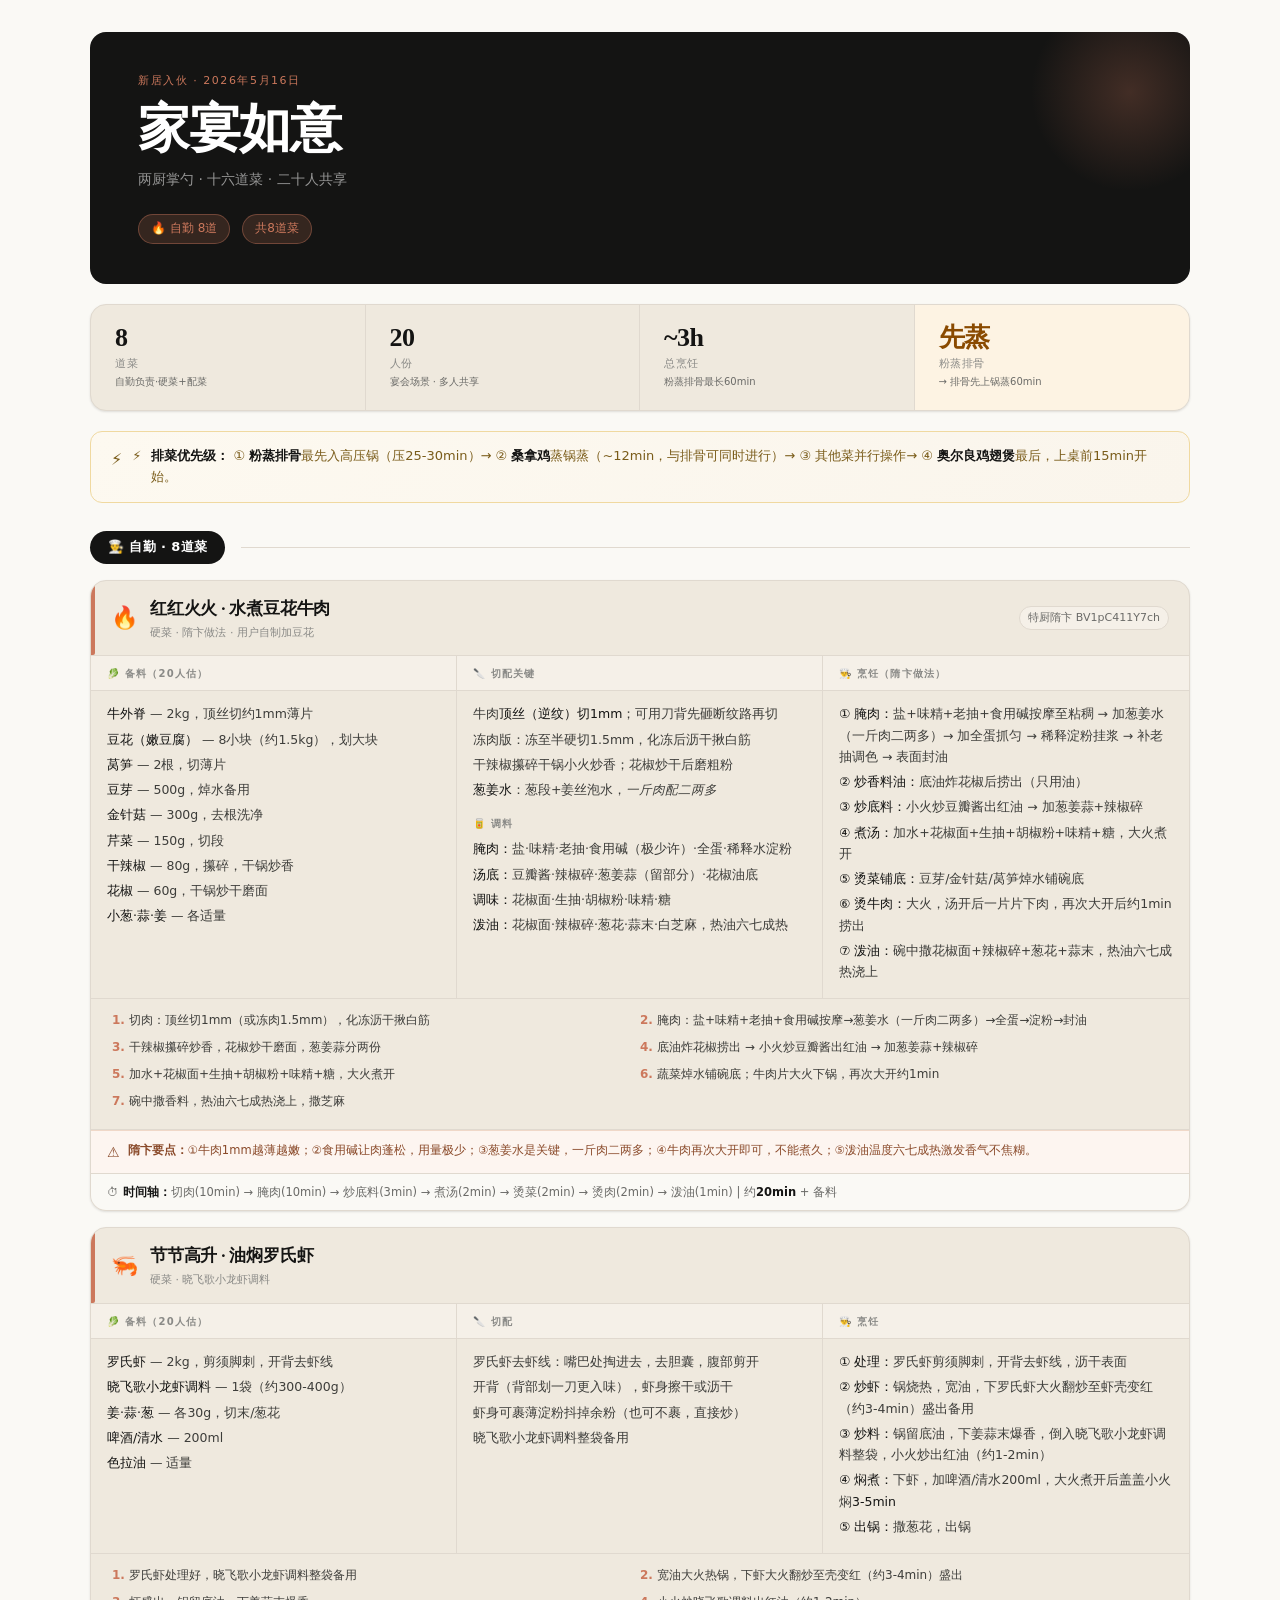
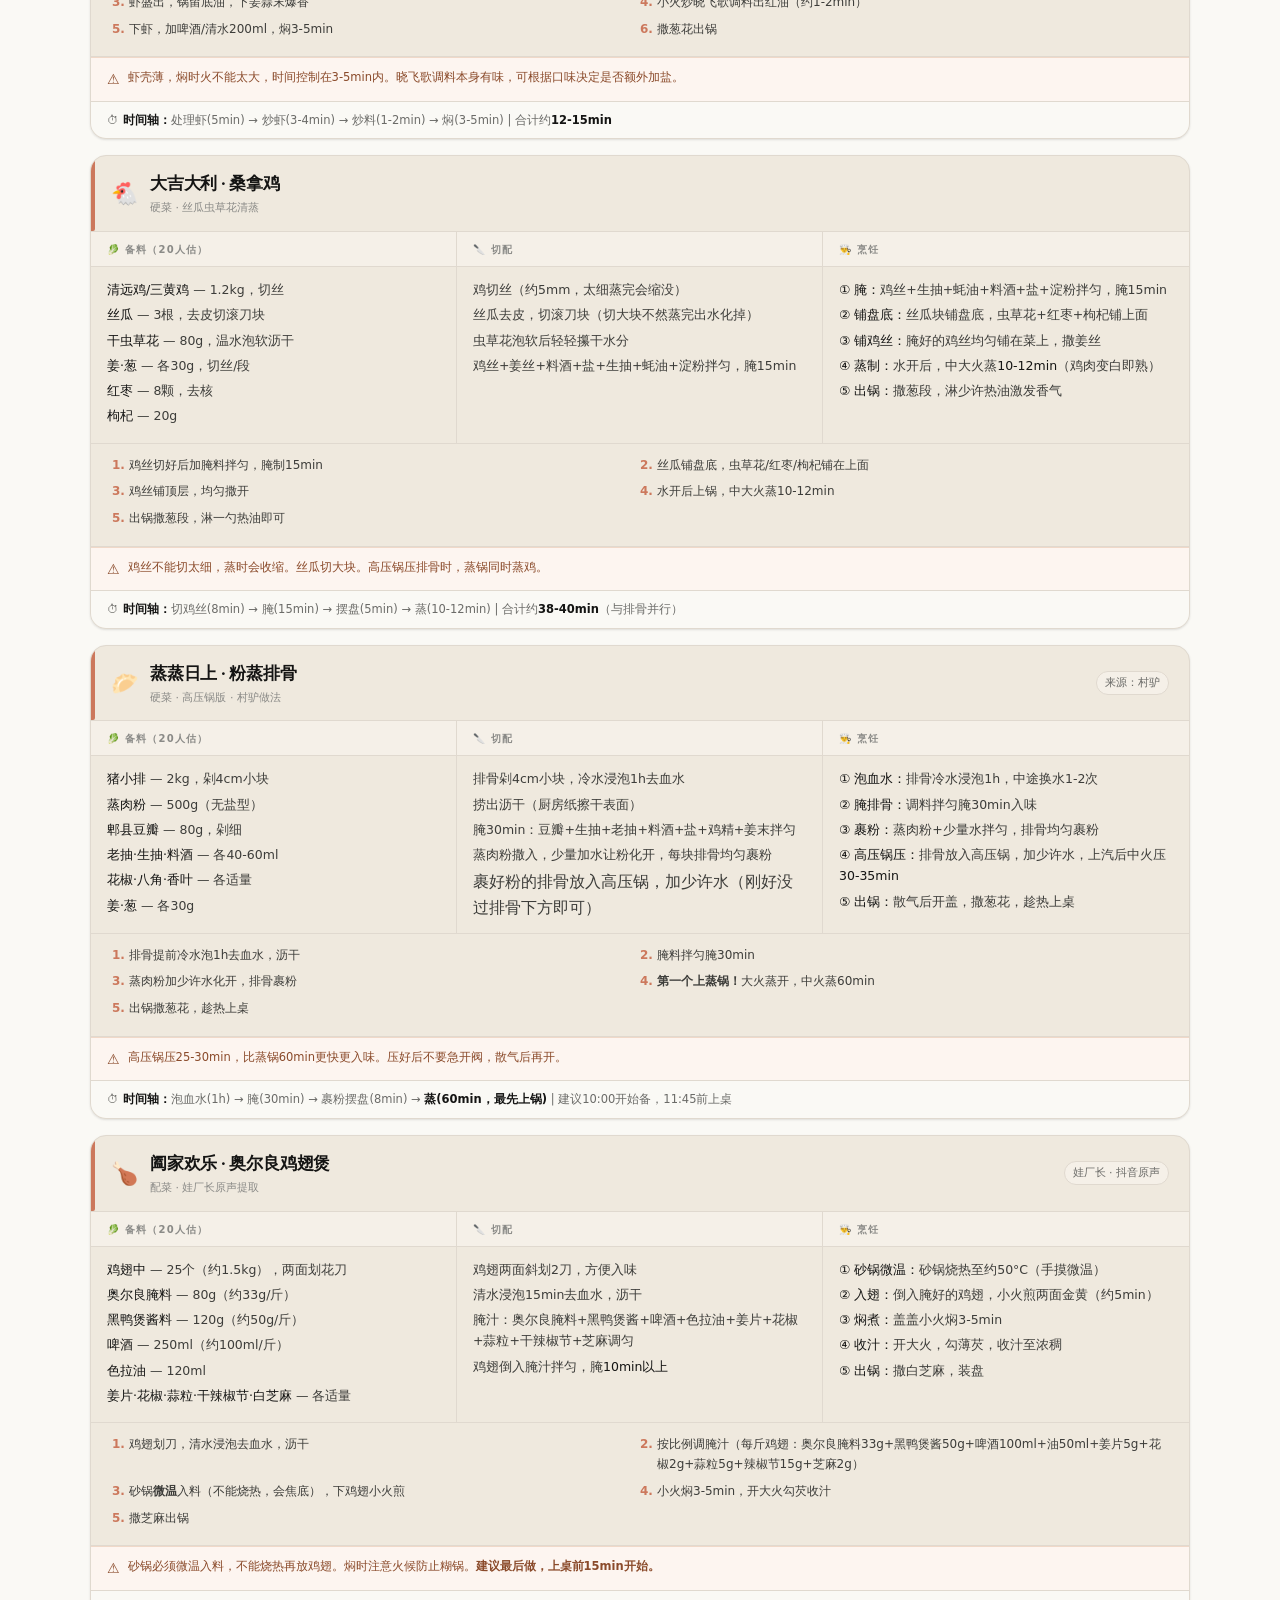
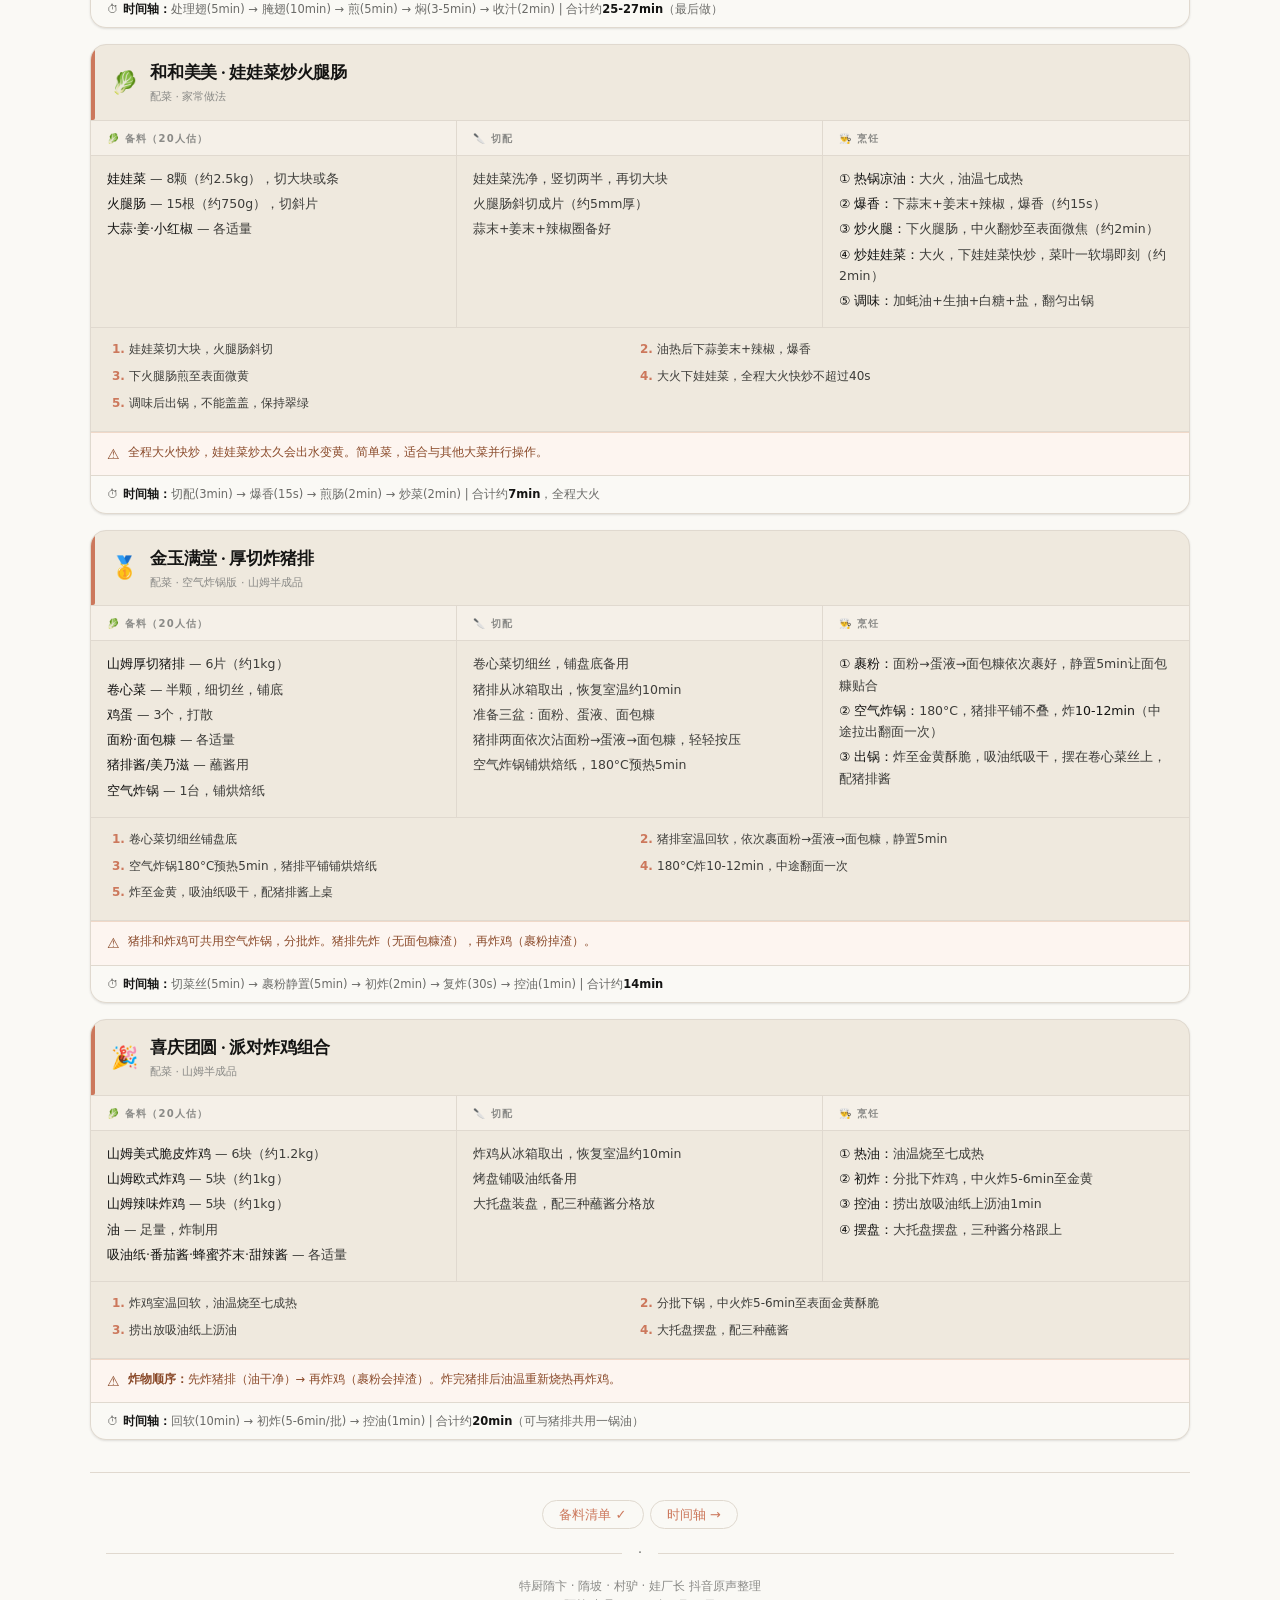
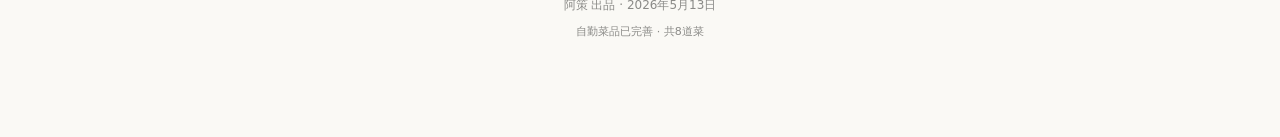
==== commit e06130f3: "添加备料清单页，支持打勾划线，三页互通" ====
--- a/index.html
+++ b/index.html
@@ -887,7 +887,7 @@
 
 <!-- ═══════════════════════════════════ FOOTER ══ -->
 <div class="footer">
-  <div style="text-align:center;margin-bottom:16px"><a href="timeline.html" style="color:var(--primary);text-decoration:none;font-size:13px;font-weight:500;padding:6px 16px;border:1px solid var(--hairline);border-radius:9999px">时间轴 →</a></div>
+  <div style="text-align:center;margin-bottom:16px"><a href="prep.html" style="color:var(--primary);text-decoration:none;font-size:13px;font-weight:500;padding:6px 16px;border:1px solid var(--hairline);border-radius:9999px;margin-right:6px">备料清单 ✓</a><a href="timeline.html" style="color:var(--primary);text-decoration:none;font-size:13px;font-weight:500;padding:6px 16px;border:1px solid var(--hairline);border-radius:9999px">时间轴 →</a></div>
 <div class="footer-sep">
     <span class="line"></span>
     <span class="text">·</span>
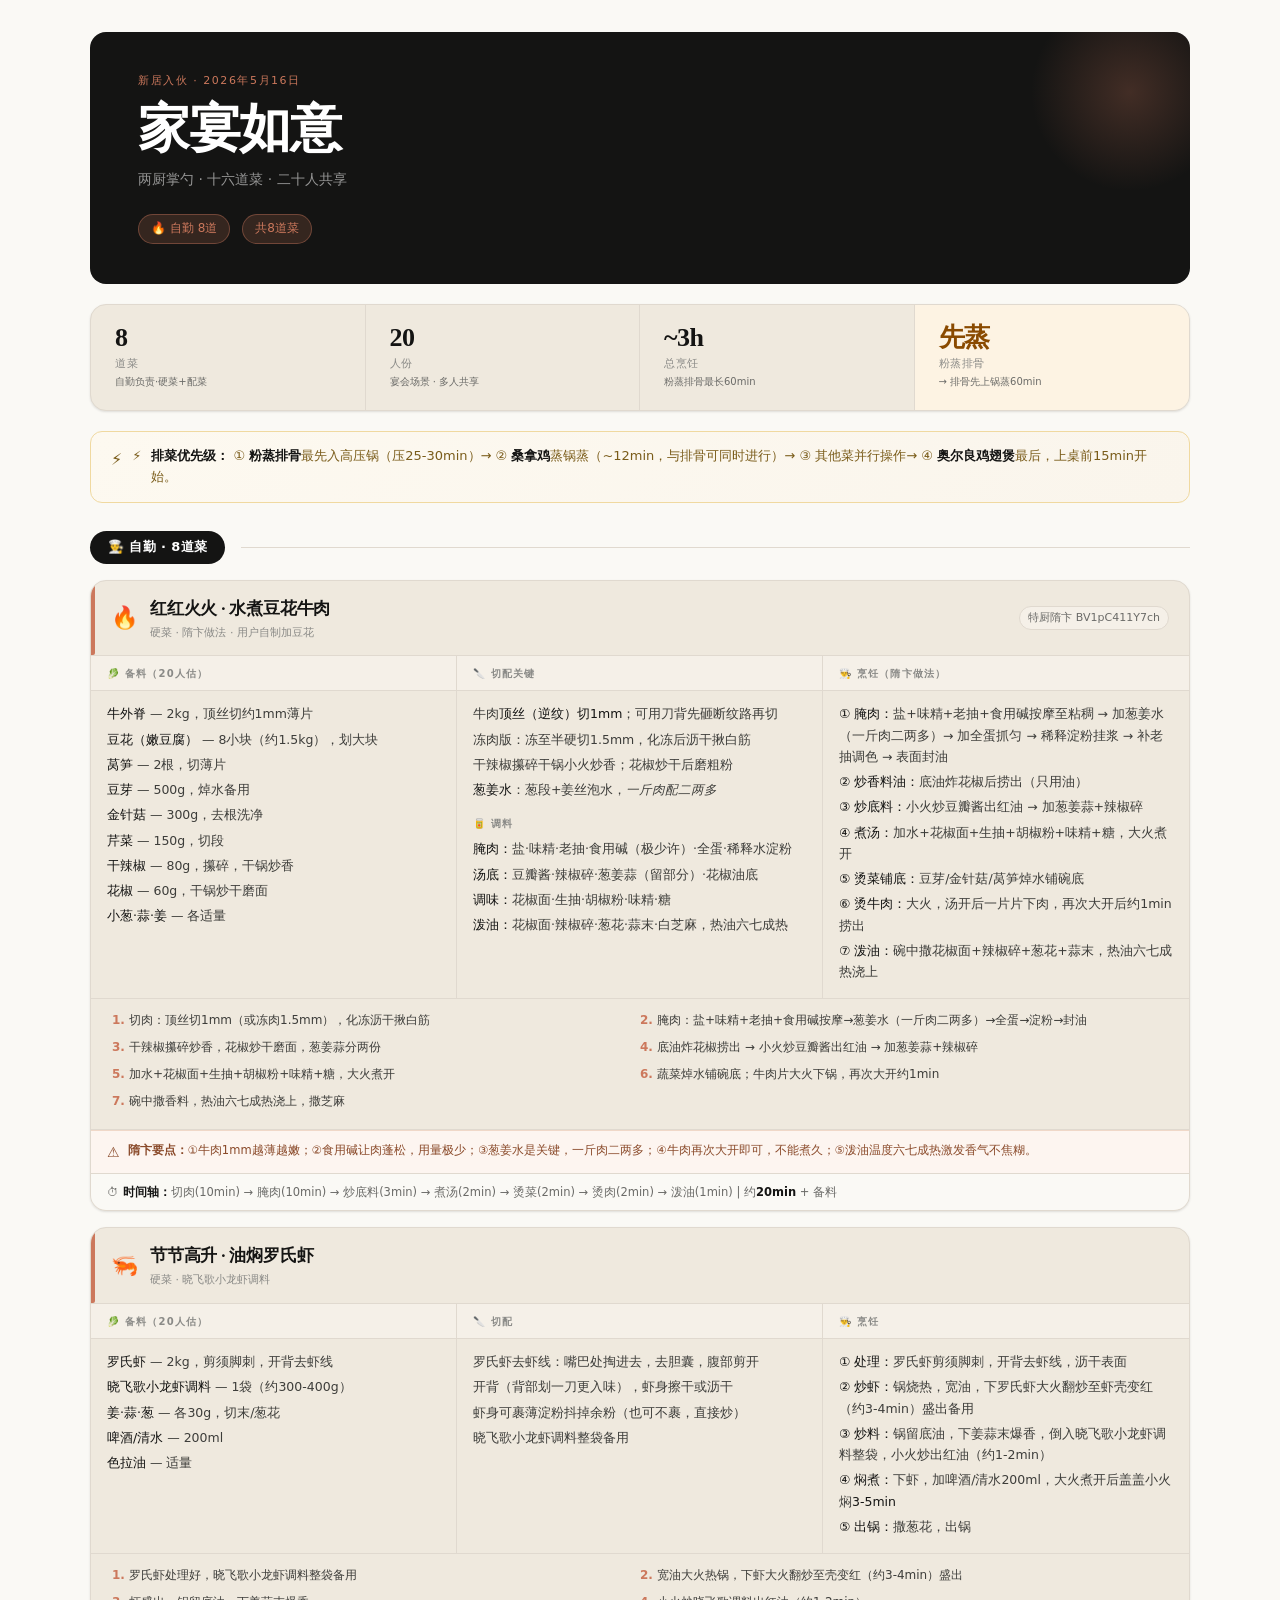
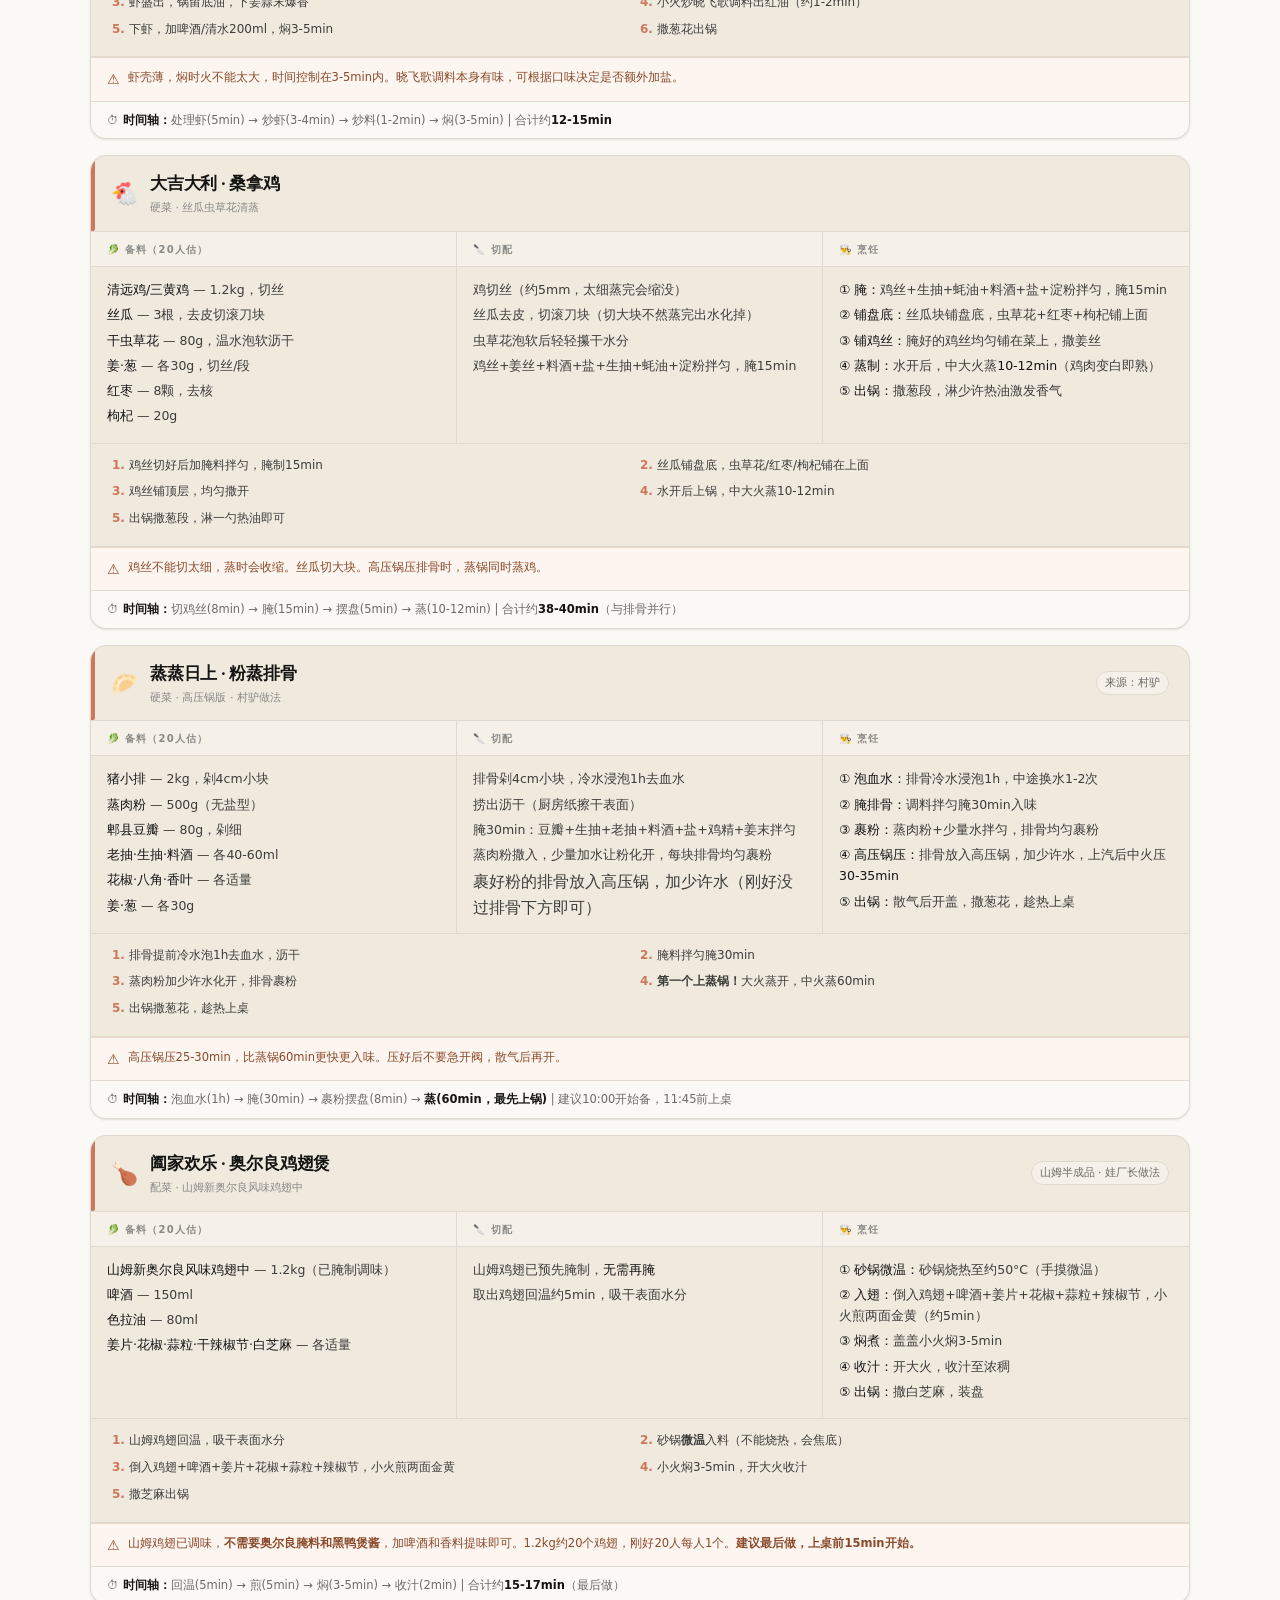
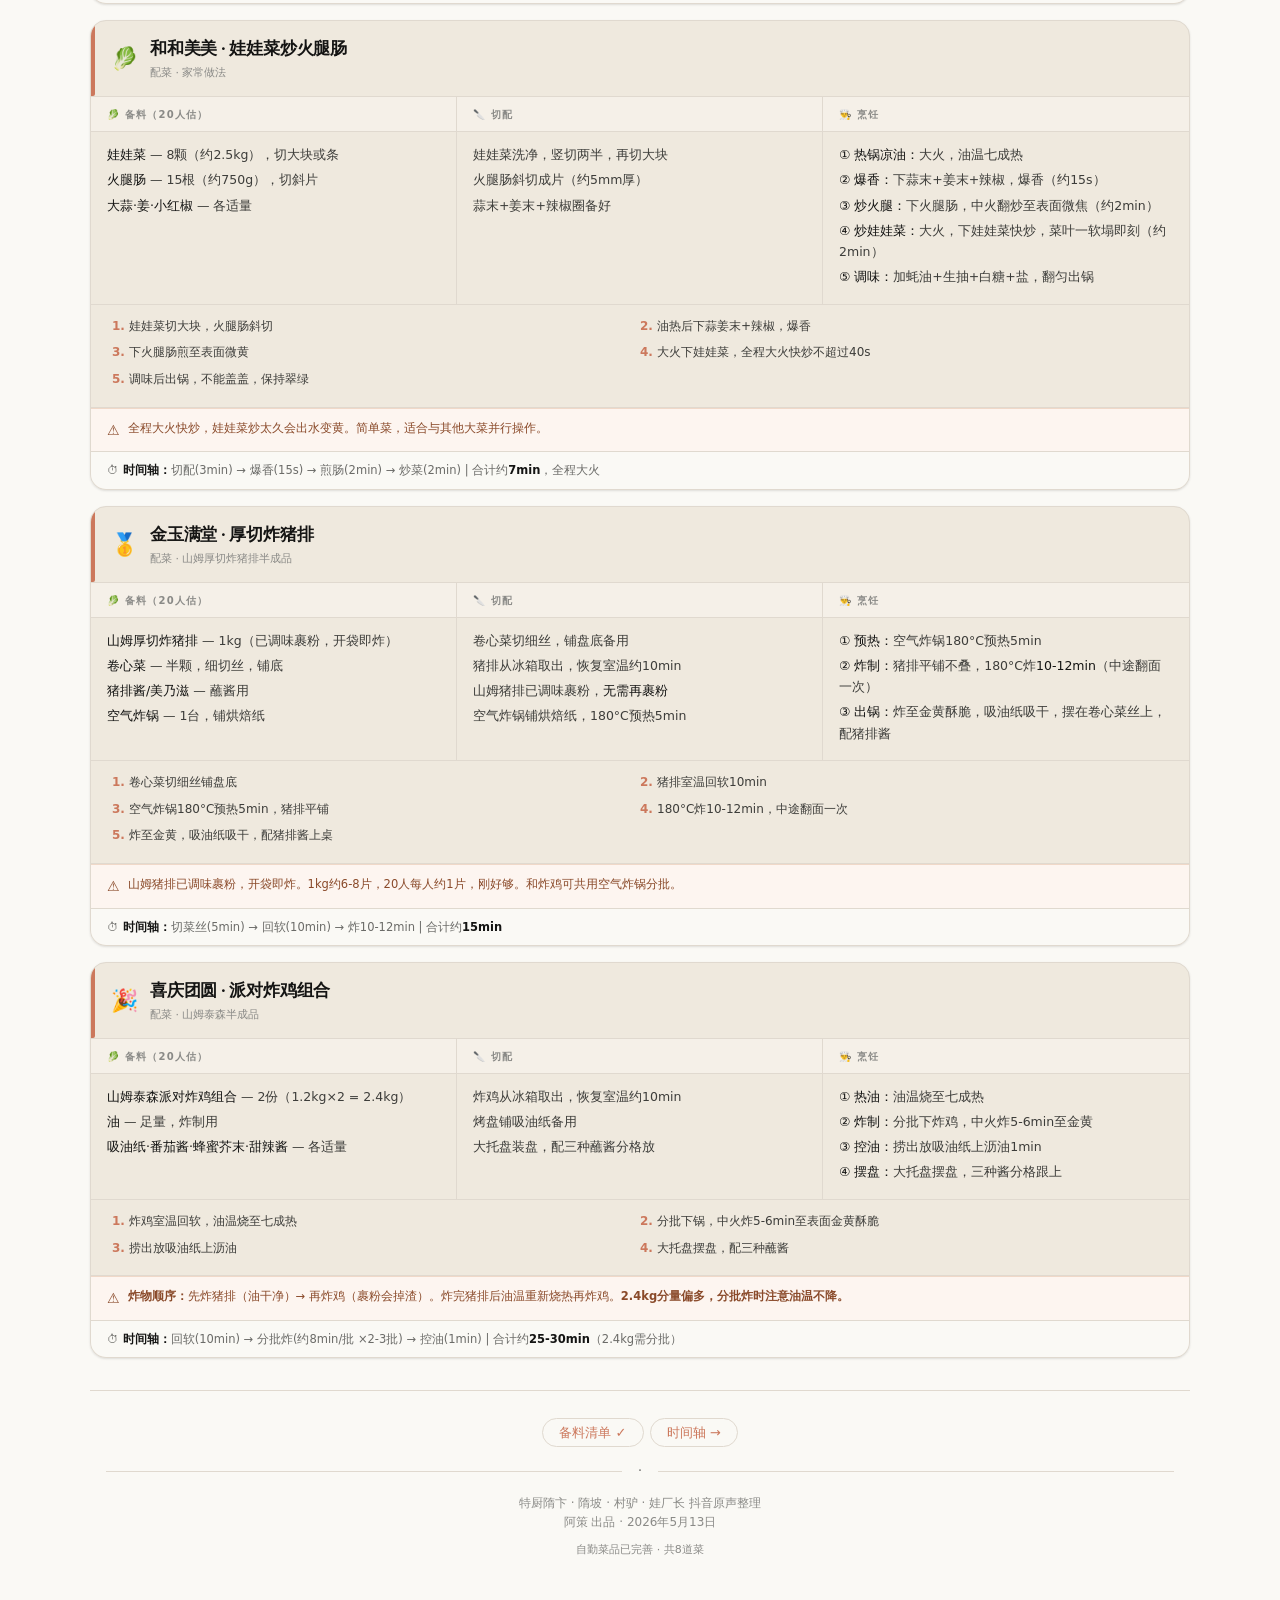
==== commit ef551958: "半成品统一调整：泰森炸鸡2.4kg/山姆猪排1kg/新奥尔良鸡翅1.2kg" ====
--- a/index.html
+++ b/index.html
@@ -646,20 +646,18 @@
     <span class="dish-emoji">🍗</span>
     <div class="dish-meta">
       <div class="dish-name">阖家欢乐 · 奥尔良鸡翅煲</div>
-      <div class="dish-sub">配菜 · 娃厂长原声提取</div>
-    </div>
-    <span class="dish-src-tag">娃厂长 · 抖音原声</span>
+      <div class="dish-sub">配菜 · 山姆新奥尔良风味鸡翅中</div>
+    </div>
+    <span class="dish-src-tag">山姆半成品 · 娃厂长做法</span>
   </div>
   <div class="dish-body">
     <div class="col-border">
       <div class="col-header">🥬 备料（20人估）</div>
       <div class="col-content">
         <ul>
-          <li><strong>鸡翅中</strong> — 25个（约1.5kg），两面划花刀</li>
-          <li><strong>奥尔良腌料</strong> — 80g（约33g/斤）</li>
-          <li><strong>黑鸭煲酱料</strong> — 120g（约50g/斤）</li>
-          <li><strong>啤酒</strong> — 250ml（约100ml/斤）</li>
-          <li><strong>色拉油</strong> — 120ml</li>
+          <li><strong>山姆新奥尔良风味鸡翅中</strong> — 1.2kg（已腌制调味）</li>
+          <li><strong>啤酒</strong> — 150ml</li>
+          <li><strong>色拉油</strong> — 80ml</li>
           <li><strong>姜片·花椒·蒜粒·干辣椒节·白芝麻</strong> — 各适量</li>
         </ul>
       </div>
@@ -668,10 +666,8 @@
       <div class="col-header">🔪 切配</div>
       <div class="col-content">
         <ul>
-          <li>鸡翅两面斜划2刀，方便入味</li>
-          <li>清水浸泡15min去血水，沥干</li>
-          <li>腌汁：奥尔良腌料+黑鸭煲酱+啤酒+色拉油+姜片+花椒+蒜粒+干辣椒节+芝麻调匀</li>
-          <li>鸡翅倒入腌汁拌匀，腌<strong>10min以上</strong></li>
+          <li>山姆鸡翅已预先腌制，<strong>无需再腌</strong></li>
+          <li>取出鸡翅回温约5min，吸干表面水分</li>
         </ul>
       </div>
     </div>
@@ -680,9 +676,9 @@
       <div class="col-content">
         <ul>
           <li><strong>① 砂锅微温：</strong>砂锅烧热至约50°C（手摸微温）</li>
-          <li><strong>② 入翅：</strong>倒入腌好的鸡翅，小火煎两面金黄（约5min）</li>
+          <li><strong>② 入翅：</strong>倒入鸡翅+啤酒+姜片+花椒+蒜粒+辣椒节，小火煎两面金黄（约5min）</li>
           <li><strong>③ 焖煮：</strong>盖盖小火焖3-5min</li>
-          <li><strong>④ 收汁：</strong>开大火，勾薄芡，收汁至浓稠</li>
+          <li><strong>④ 收汁：</strong>开大火，收汁至浓稠</li>
           <li><strong>⑤ 出锅：</strong>撒白芝麻，装盘</li>
         </ul>
       </div>
@@ -690,18 +686,18 @@
   </div>
   <div class="dish-steps">
     <ol>
-      <li>鸡翅划刀，清水浸泡去血水，沥干</li>
-      <li>按比例调腌汁（每斤鸡翅：奥尔良腌料33g+黑鸭煲酱50g+啤酒100ml+油50ml+姜片5g+花椒2g+蒜粒5g+辣椒节15g+芝麻2g）</li>
-      <li>砂锅<strong>微温</strong>入料（不能烧热，会焦底），下鸡翅小火煎</li>
-      <li>小火焖3-5min，开大火勾芡收汁</li>
+      <li>山姆鸡翅回温，吸干表面水分</li>
+      <li>砂锅<strong>微温</strong>入料（不能烧热，会焦底）</li>
+      <li>倒入鸡翅+啤酒+姜片+花椒+蒜粒+辣椒节，小火煎两面金黄</li>
+      <li>小火焖3-5min，开大火收汁</li>
       <li>撒芝麻出锅</li>
     </ol>
   </div>
   <div class="dish-note warning">
     <span class="note-icon">⚠️</span>
-    <div>砂锅必须微温入料，不能烧热再放鸡翅。焖时注意火候防止糊锅。<strong>建议最后做，上桌前15min开始。</strong></div>
-  </div>
-  <div class="dish-timeline">⏱ <strong>时间轴：</strong>处理翅(5min) → 腌翅(10min) → 煎(5min) → 焖(3-5min) → 收汁(2min) | 合计约<strong>25-27min</strong>（最后做）</div>
+    <div>山姆鸡翅已调味，<strong>不需要奥尔良腌料和黑鸭煲酱</strong>，加啤酒和香料提味即可。1.2kg约20个鸡翅，刚好20人每人1个。<strong>建议最后做，上桌前15min开始。</strong></div>
+  </div>
+  <div class="dish-timeline">⏱ <strong>时间轴：</strong>回温(5min) → 煎(5min) → 焖(3-5min) → 收汁(2min) | 合计约<strong>15-17min</strong>（最后做）</div>
 </div>
 
 <!-- D6: 娃娃菜炒火腿肠 -->
@@ -769,7 +765,7 @@
     <span class="dish-emoji">🥇</span>
     <div class="dish-meta">
       <div class="dish-name">金玉满堂 · 厚切炸猪排</div>
-      <div class="dish-sub">配菜 · 空气炸锅版 · 山姆半成品</div>
+      <div class="dish-sub">配菜 · 山姆厚切炸猪排半成品</div>
     </div>
   </div>
   <div class="dish-body">
@@ -777,10 +773,8 @@
       <div class="col-header">🥬 备料（20人估）</div>
       <div class="col-content">
         <ul>
-          <li><strong>山姆厚切猪排</strong> — 6片（约1kg）</li>
+          <li><strong>山姆厚切炸猪排</strong> — 1kg（已调味裹粉，开袋即炸）</li>
           <li><strong>卷心菜</strong> — 半颗，细切丝，铺底</li>
-          <li><strong>鸡蛋</strong> — 3个，打散</li>
-          <li><strong>面粉·面包糠</strong> — 各适量</li>
           <li><strong>猪排酱/美乃滋</strong> — 蘸酱用</li>
           <li><strong>空气炸锅</strong> — 1台，铺烘焙纸</li>
         </ul>
@@ -792,8 +786,7 @@
         <ul>
           <li>卷心菜切细丝，铺盘底备用</li>
           <li>猪排从冰箱取出，恢复室温约10min</li>
-          <li>准备三盆：面粉、蛋液、面包糠</li>
-          <li>猪排两面依次沾面粉→蛋液→面包糠，轻轻按压</li>
+          <li>山姆猪排已调味裹粉，<strong>无需再裹粉</strong></li>
           <li>空气炸锅铺烘焙纸，180°C预热5min</li>
         </ul>
       </div>
@@ -802,8 +795,8 @@
       <div class="col-header">👨‍🍳 烹饪</div>
       <div class="col-content">
         <ul>
-          <li><strong>① 裹粉：</strong>面粉→蛋液→面包糠依次裹好，静置5min让面包糠贴合</li>
-          <li><strong>② 空气炸锅：</strong>180°C，猪排平铺不叠，炸<strong>10-12min</strong>（中途拉出翻面一次）</li>
+          <li><strong>① 预热：</strong>空气炸锅180°C预热5min</li>
+          <li><strong>② 炸制：</strong>猪排平铺不叠，180°C炸<strong>10-12min</strong>（中途翻面一次）</li>
           <li><strong>③ 出锅：</strong>炸至金黄酥脆，吸油纸吸干，摆在卷心菜丝上，配猪排酱</li>
         </ul>
       </div>
@@ -812,17 +805,17 @@
   <div class="dish-steps">
     <ol>
       <li>卷心菜切细丝铺盘底</li>
-      <li>猪排室温回软，依次裹面粉→蛋液→面包糠，静置5min</li>
-      <li>空气炸锅180°C预热5min，猪排平铺铺烘焙纸</li>
+      <li>猪排室温回软10min</li>
+      <li>空气炸锅180°C预热5min，猪排平铺</li>
       <li>180°C炸10-12min，中途翻面一次</li>
       <li>炸至金黄，吸油纸吸干，配猪排酱上桌</li>
     </ol>
   </div>
   <div class="dish-note warning">
     <span class="note-icon">⚠️</span>
-    <div>猪排和炸鸡可共用空气炸锅，分批炸。猪排先炸（无面包糠渣），再炸鸡（裹粉掉渣）。</div>
-  </div>
-  <div class="dish-timeline">⏱ <strong>时间轴：</strong>切菜丝(5min) → 裹粉静置(5min) → 初炸(2min) → 复炸(30s) → 控油(1min) | 合计约<strong>14min</strong></div>
+    <div>山姆猪排已调味裹粉，开袋即炸。1kg约6-8片，20人每人约1片，刚好够。和炸鸡可共用空气炸锅分批。</div>
+  </div>
+  <div class="dish-timeline">⏱ <strong>时间轴：</strong>切菜丝(5min) → 回软(10min) → 炸10-12min | 合计约<strong>15min</strong></div>
 </div>
 
 <!-- D8: 派对炸鸡组合 -->
@@ -831,7 +824,7 @@
     <span class="dish-emoji">🎉</span>
     <div class="dish-meta">
       <div class="dish-name">喜庆团圆 · 派对炸鸡组合</div>
-      <div class="dish-sub">配菜 · 山姆半成品</div>
+      <div class="dish-sub">配菜 · 山姆泰森半成品</div>
     </div>
   </div>
   <div class="dish-body">
@@ -839,9 +832,7 @@
       <div class="col-header">🥬 备料（20人估）</div>
       <div class="col-content">
         <ul>
-          <li><strong>山姆美式脆皮炸鸡</strong> — 6块（约1.2kg）</li>
-          <li><strong>山姆欧式炸鸡</strong> — 5块（约1kg）</li>
-          <li><strong>山姆辣味炸鸡</strong> — 5块（约1kg）</li>
+          <li><strong>山姆泰森派对炸鸡组合</strong> — 2份（1.2kg×2 = 2.4kg）</li>
           <li><strong>油</strong> — 足量，炸制用</li>
           <li><strong>吸油纸·番茄酱·蜂蜜芥末·甜辣酱</strong> — 各适量</li>
         </ul>
@@ -862,7 +853,7 @@
       <div class="col-content">
         <ul>
           <li><strong>① 热油：</strong>油温烧至七成热</li>
-          <li><strong>② 初炸：</strong>分批下炸鸡，中火炸5-6min至金黄</li>
+          <li><strong>② 炸制：</strong>分批下炸鸡，中火炸5-6min至金黄</li>
           <li><strong>③ 控油：</strong>捞出放吸油纸上沥油1min</li>
           <li><strong>④ 摆盘：</strong>大托盘摆盘，三种酱分格跟上</li>
         </ul>
@@ -879,9 +870,9 @@
   </div>
   <div class="dish-note warning">
     <span class="note-icon">⚠️</span>
-    <div><strong>炸物顺序：</strong>先炸猪排（油干净）→ 再炸鸡（裹粉会掉渣）。炸完猪排后油温重新烧热再炸鸡。</div>
-  </div>
-  <div class="dish-timeline">⏱ <strong>时间轴：</strong>回软(10min) → 初炸(5-6min/批) → 控油(1min) | 合计约<strong>20min</strong>（可与猪排共用一锅油）</div>
+    <div><strong>炸物顺序：</strong>先炸猪排（油干净）→ 再炸鸡（裹粉会掉渣）。炸完猪排后油温重新烧热再炸鸡。<strong>2.4kg分量偏多，分批炸时注意油温不降。</strong></div>
+  </div>
+  <div class="dish-timeline">⏱ <strong>时间轴：</strong>回软(10min) → 分批炸(约8min/批 ×2-3批) → 控油(1min) | 合计约<strong>25-30min</strong>（2.4kg需分批）</div>
 </div>
 
 
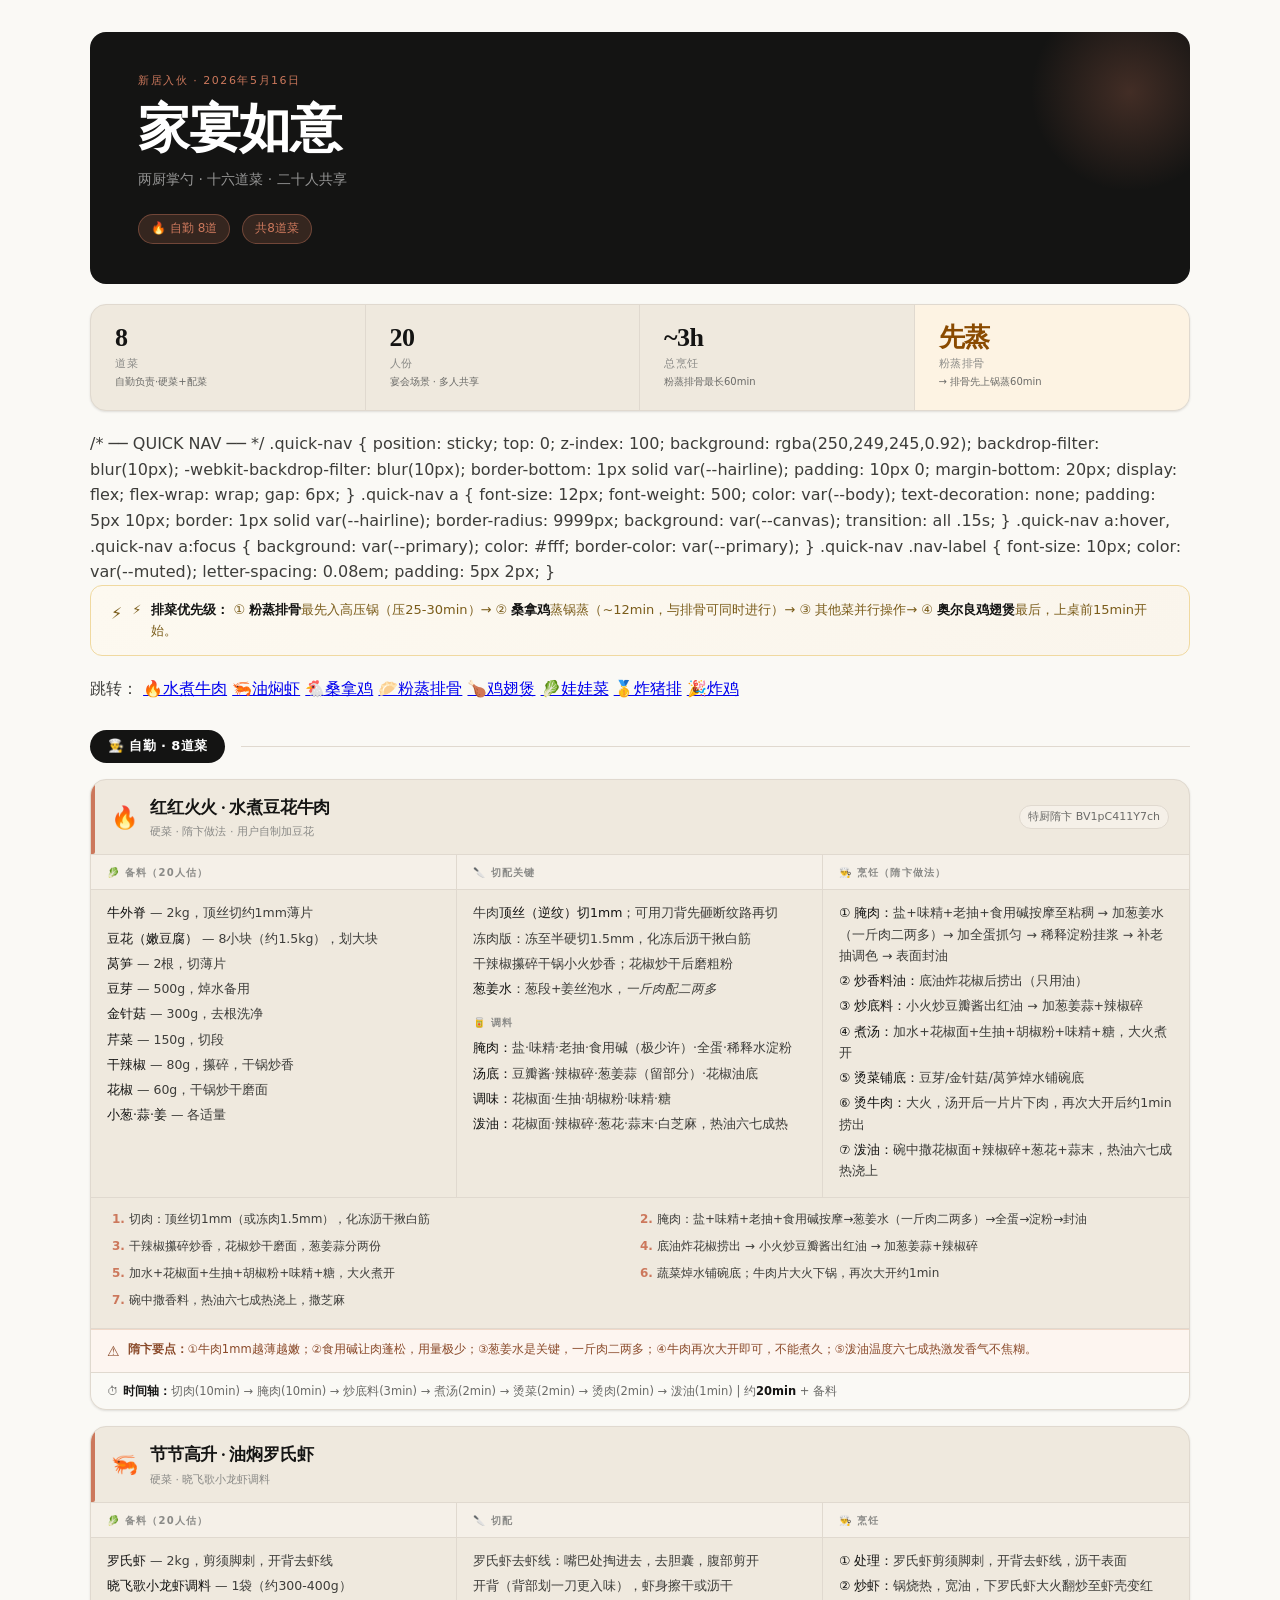
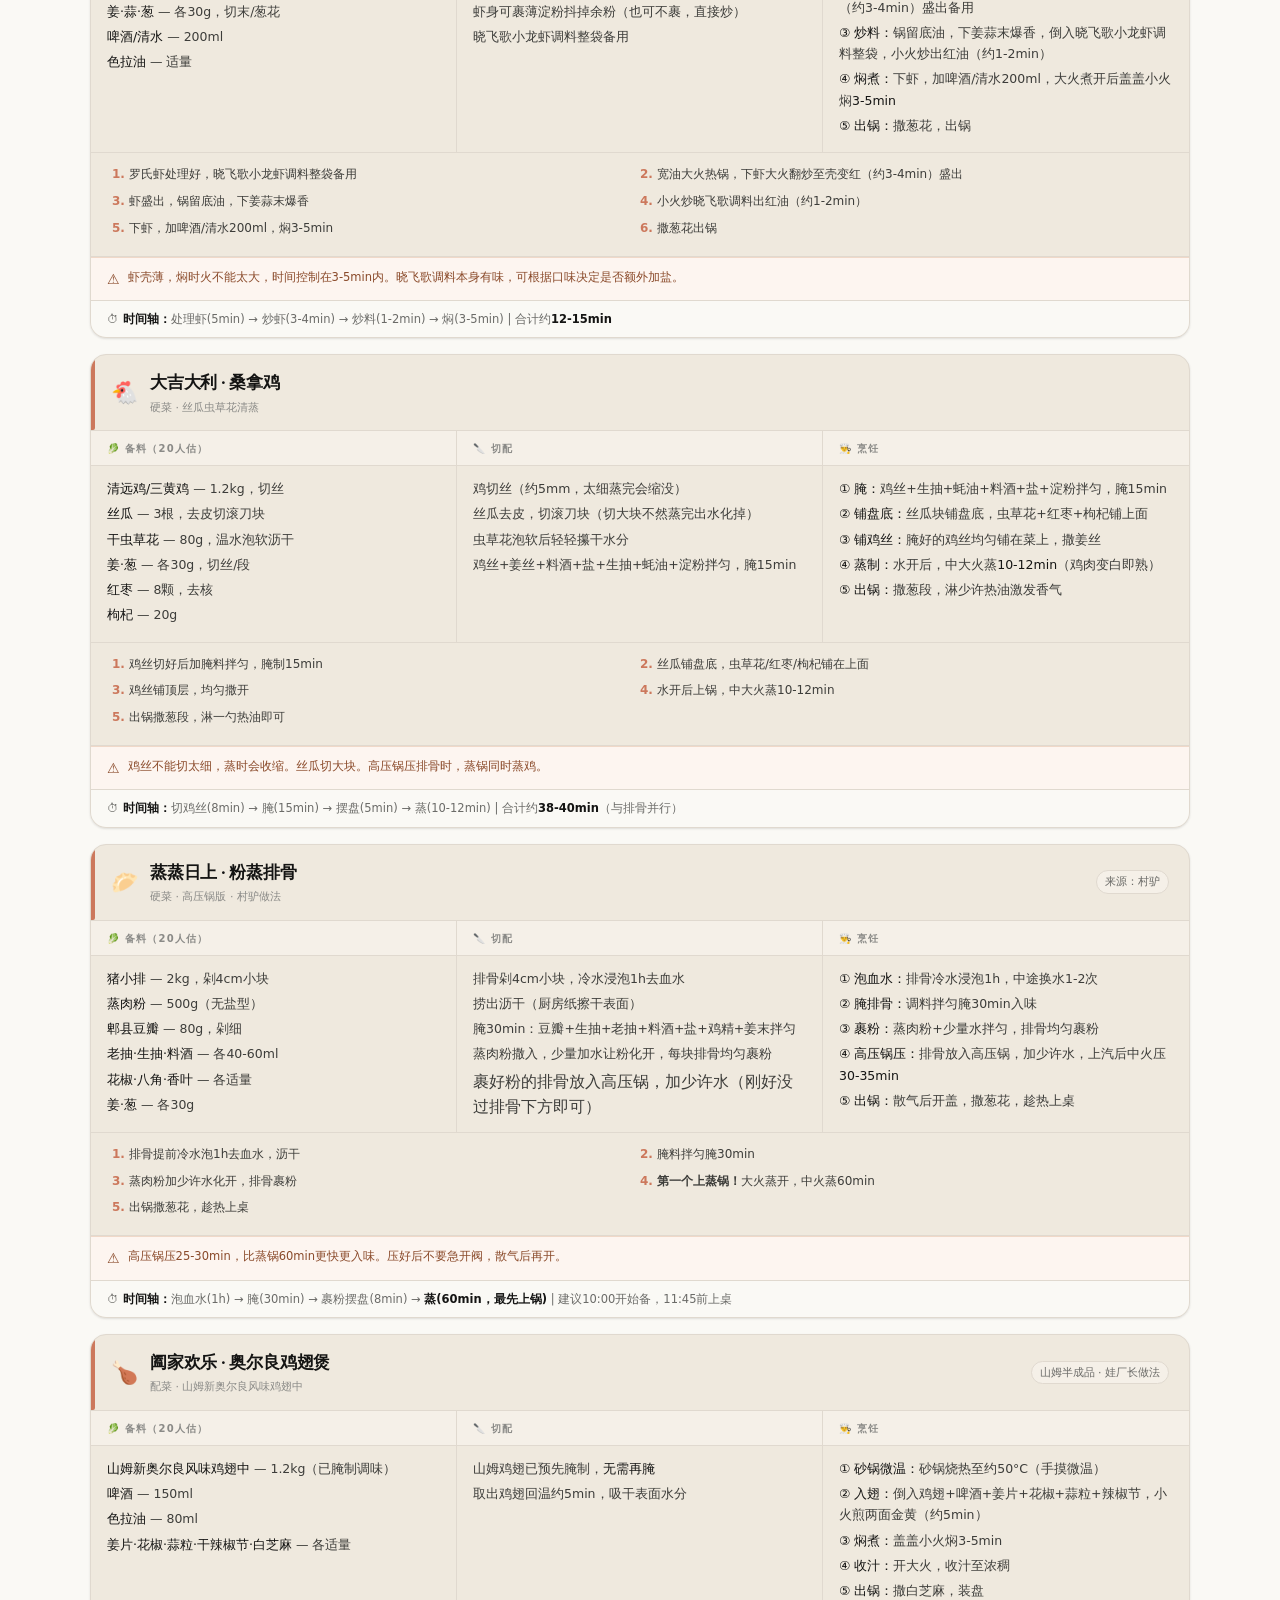
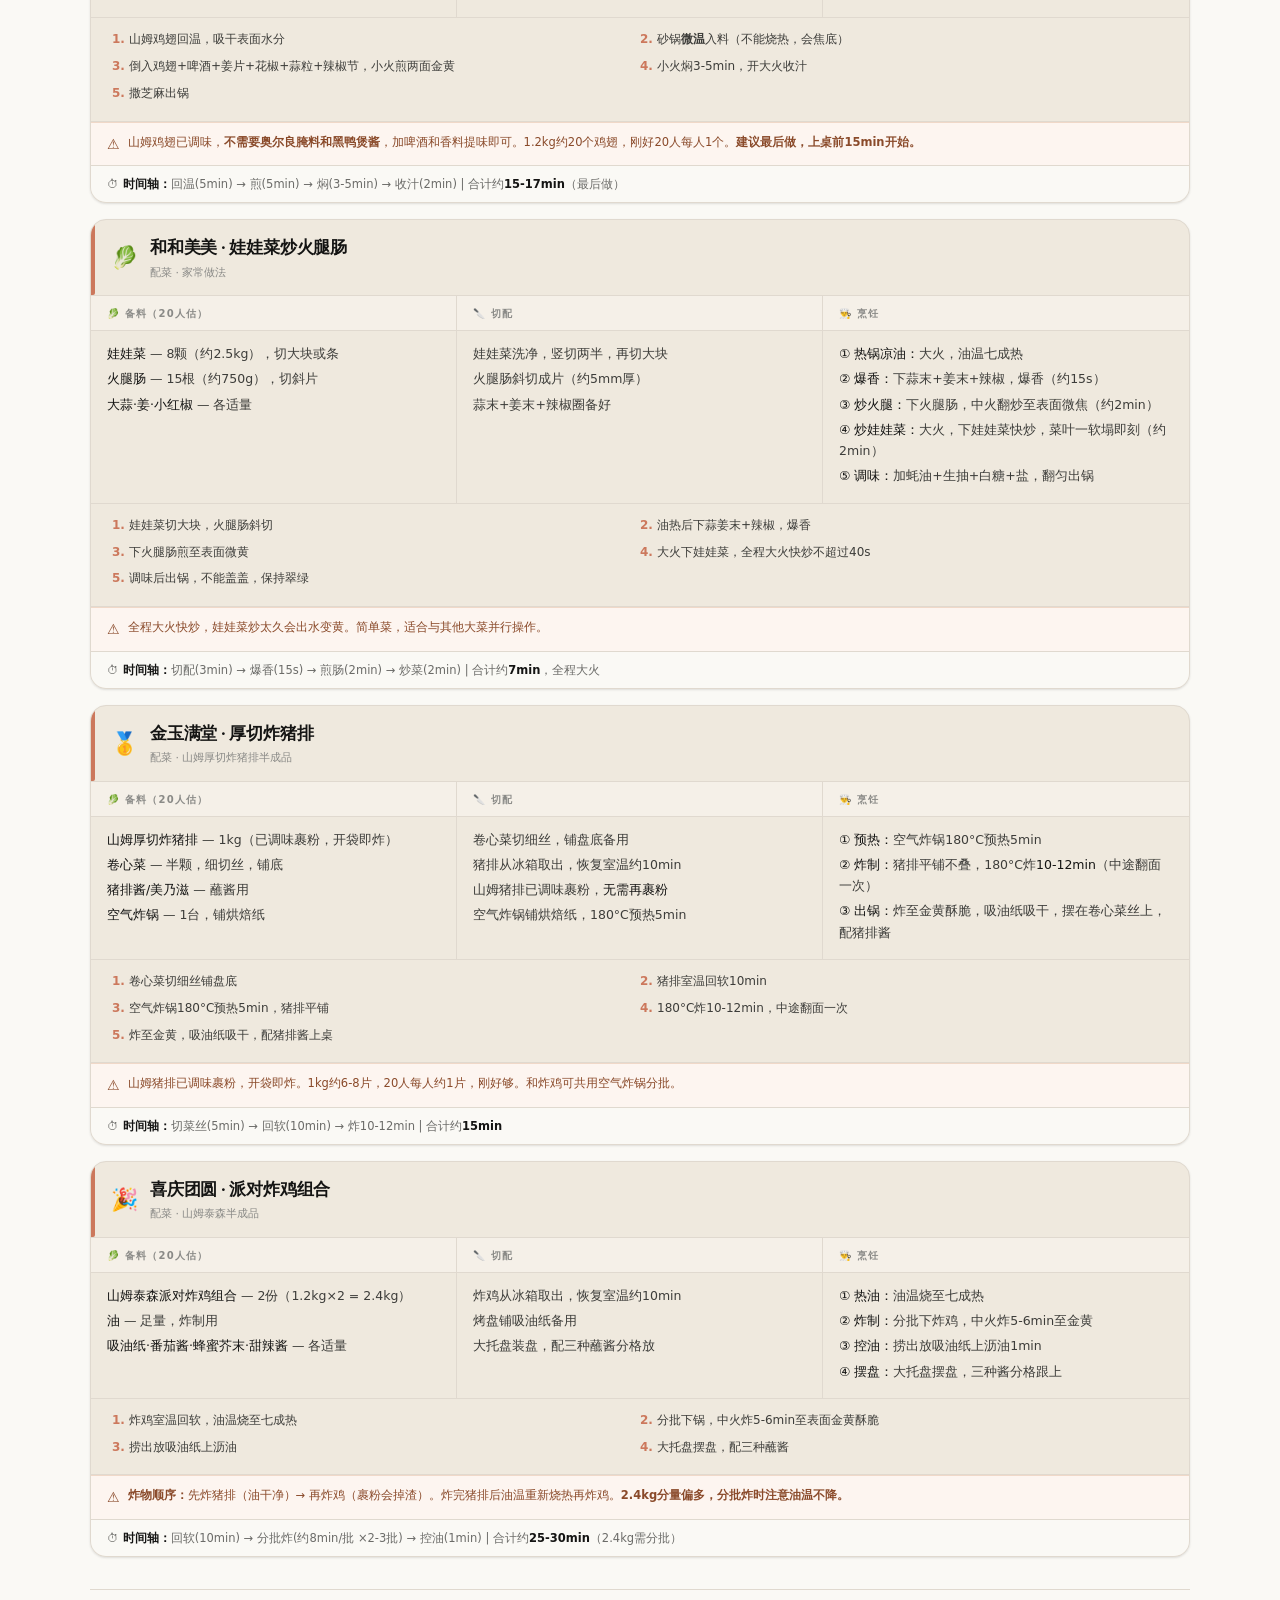
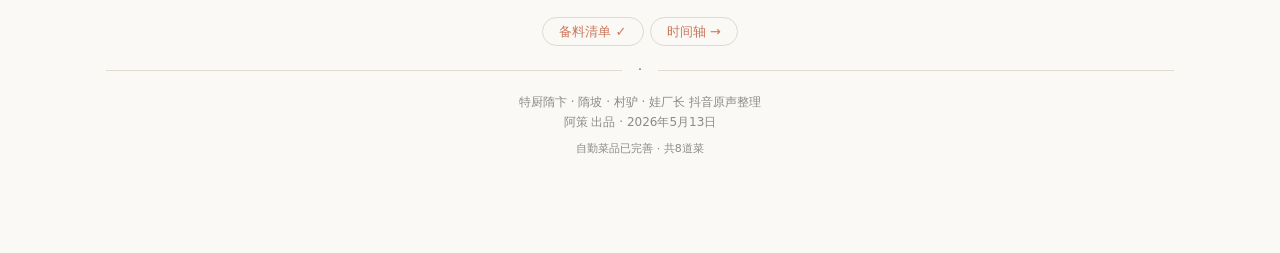
==== commit 8b555ec6: "菜品页加粘性导航栏，快速跳转8道菜" ====
--- a/index.html
+++ b/index.html
@@ -349,6 +349,13 @@
 </div>
 
 <!-- ═══════════════════════════════════ PRIORITY BANNER ══ -->
+
+/* ── QUICK NAV ── */
+.quick-nav { position: sticky; top: 0; z-index: 100; background: rgba(250,249,245,0.92); backdrop-filter: blur(10px); -webkit-backdrop-filter: blur(10px); border-bottom: 1px solid var(--hairline); padding: 10px 0; margin-bottom: 20px; display: flex; flex-wrap: wrap; gap: 6px; }
+.quick-nav a { font-size: 12px; font-weight: 500; color: var(--body); text-decoration: none; padding: 5px 10px; border: 1px solid var(--hairline); border-radius: 9999px; background: var(--canvas); transition: all .15s; }
+.quick-nav a:hover, .quick-nav a:focus { background: var(--primary); color: #fff; border-color: var(--primary); }
+.quick-nav .nav-label { font-size: 10px; color: var(--muted); letter-spacing: 0.08em; padding: 5px 2px; }
+
 <div class="priority-banner">
   <span>⚡</span>
   <div>
@@ -360,6 +367,18 @@
   </div>
 </div>
 
+<div class="quick-nav">
+<span class="nav-label">跳转：</span>
+<a href="#d1">🔥水煮牛肉</a>
+<a href="#d2">🦐油焖虾</a>
+<a href="#d3">🐔桑拿鸡</a>
+<a href="#d4">🥟粉蒸排骨</a>
+<a href="#d5">🍗鸡翅煲</a>
+<a href="#d6">🥬娃娃菜</a>
+<a href="#d7">🥇炸猪排</a>
+<a href="#d8">🎉炸鸡</a>
+</div>
+
 <!-- ═══════════════════════════════════ 自勤 SECTION ══ -->
 <div class="chef-divider">
   <span class="chef-label">👨‍🍳 自勤 · 8道菜</span>
@@ -368,7 +387,7 @@
 
 <!-- 自勤 Dishes (8) -->
 <!-- D1: 水煮豆花牛肉 -->
-<div class="dish-card">
+<div class="dish-card" id="d1">
   <div class="dish-card-header ziqin">
     <span class="dish-emoji">🔥</span>
     <div class="dish-meta">
@@ -450,7 +469,7 @@
 </div>
 
 <!-- D2: 油焖大虾 -->
-<div class="dish-card">
+<div class="dish-card" id="d2">
   <div class="dish-card-header ziqin">
     <span class="dish-emoji">🦐</span>
     <div class="dish-meta">
@@ -513,7 +532,7 @@
 </div>
 
 <!-- D3: 桑拿鸡 -->
-<div class="dish-card">
+<div class="dish-card" id="d3">
   <div class="dish-card-header ziqin">
     <span class="dish-emoji">🐔</span>
     <div class="dish-meta">
@@ -576,7 +595,7 @@
 </div>
 
 <!-- D4: 粉蒸排骨 -->
-<div class="dish-card">
+<div class="dish-card" id="d4">
   <div class="dish-card-header ziqin">
     <span class="dish-emoji">🥟</span>
     <div class="dish-meta">
@@ -641,7 +660,7 @@
 </div>
 
 <!-- D5: 奥尔良鸡翅煲 -->
-<div class="dish-card">
+<div class="dish-card" id="d5">
   <div class="dish-card-header ziqin">
     <span class="dish-emoji">🍗</span>
     <div class="dish-meta">
@@ -701,7 +720,7 @@
 </div>
 
 <!-- D6: 娃娃菜炒火腿肠 -->
-<div class="dish-card">
+<div class="dish-card" id="d6">
   <div class="dish-card-header ziqin">
     <span class="dish-emoji">🥬</span>
     <div class="dish-meta">
@@ -760,7 +779,7 @@
 </div>
 
 <!-- D7: 厚切炸猪排 -->
-<div class="dish-card">
+<div class="dish-card" id="d7">
   <div class="dish-card-header ziqin">
     <span class="dish-emoji">🥇</span>
     <div class="dish-meta">
@@ -819,7 +838,7 @@
 </div>
 
 <!-- D8: 派对炸鸡组合 -->
-<div class="dish-card">
+<div class="dish-card" id="d8">
   <div class="dish-card-header ziqin">
     <span class="dish-emoji">🎉</span>
     <div class="dish-meta">
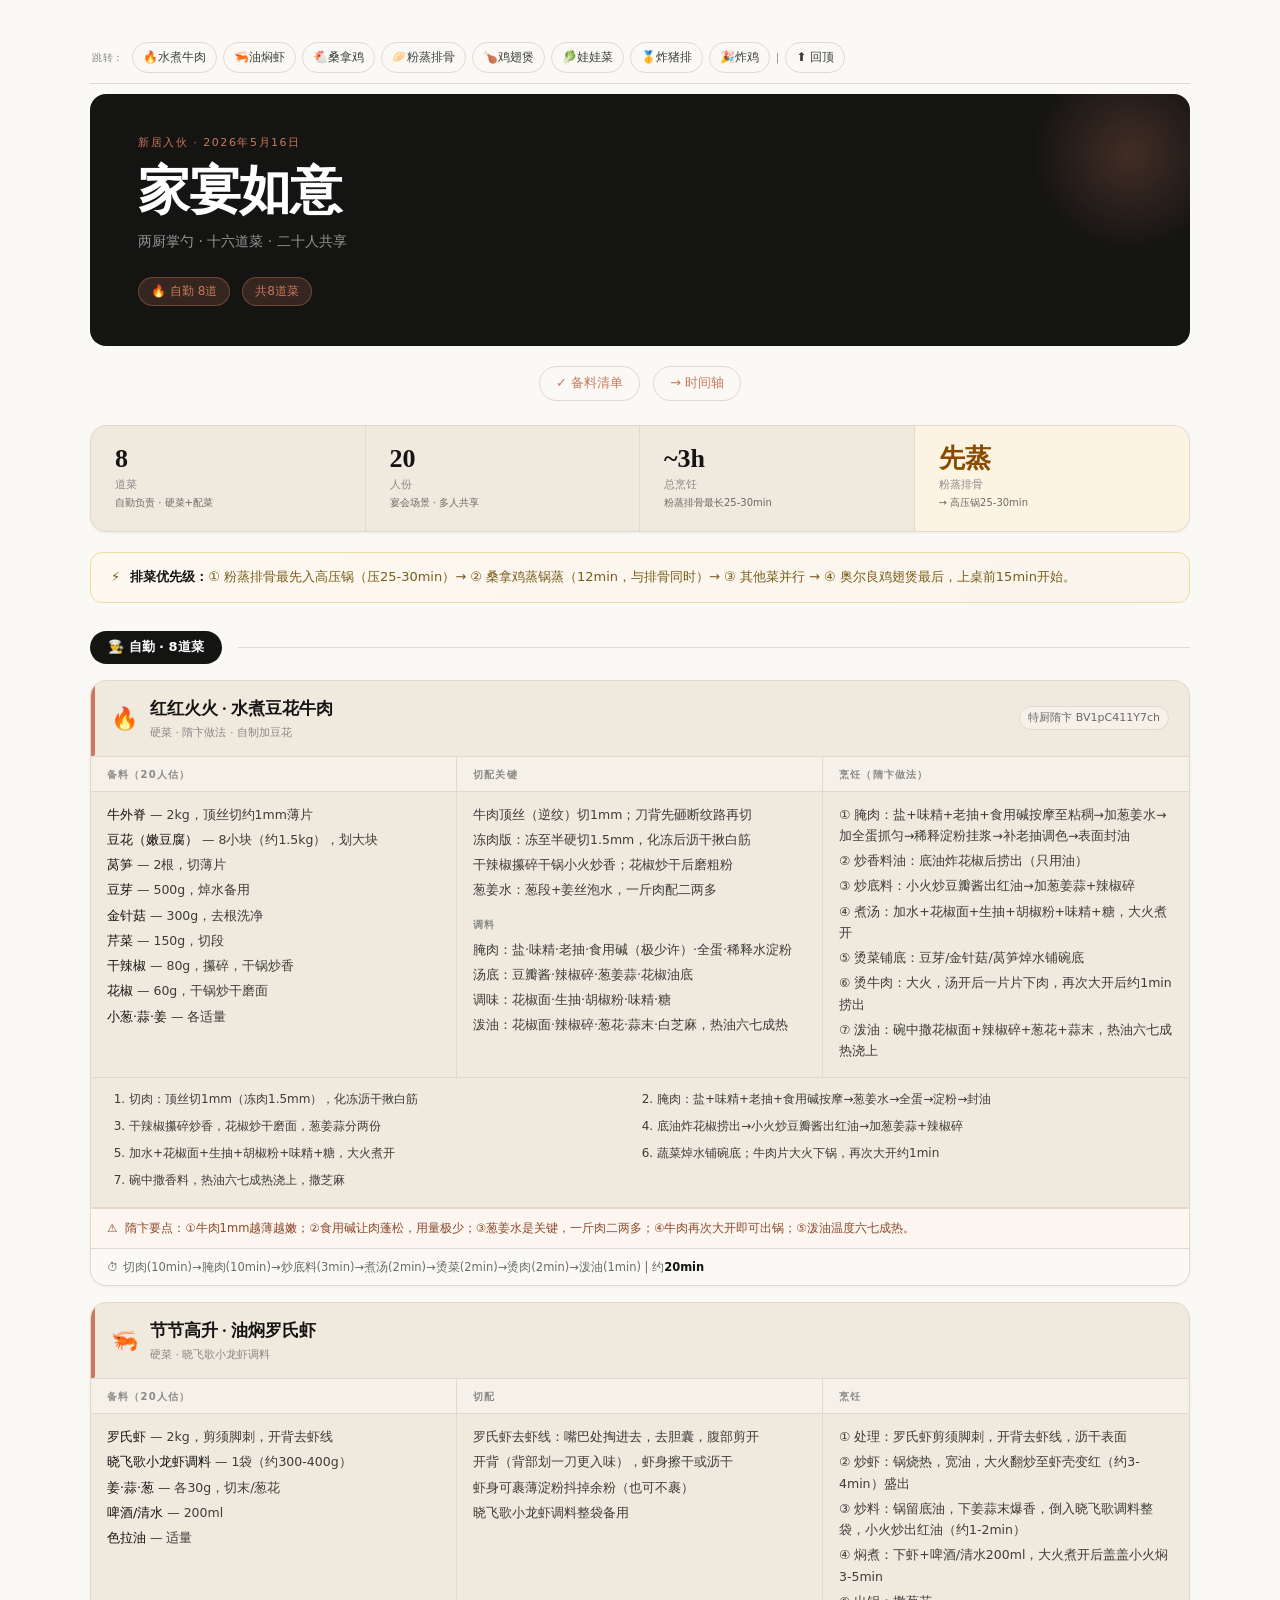
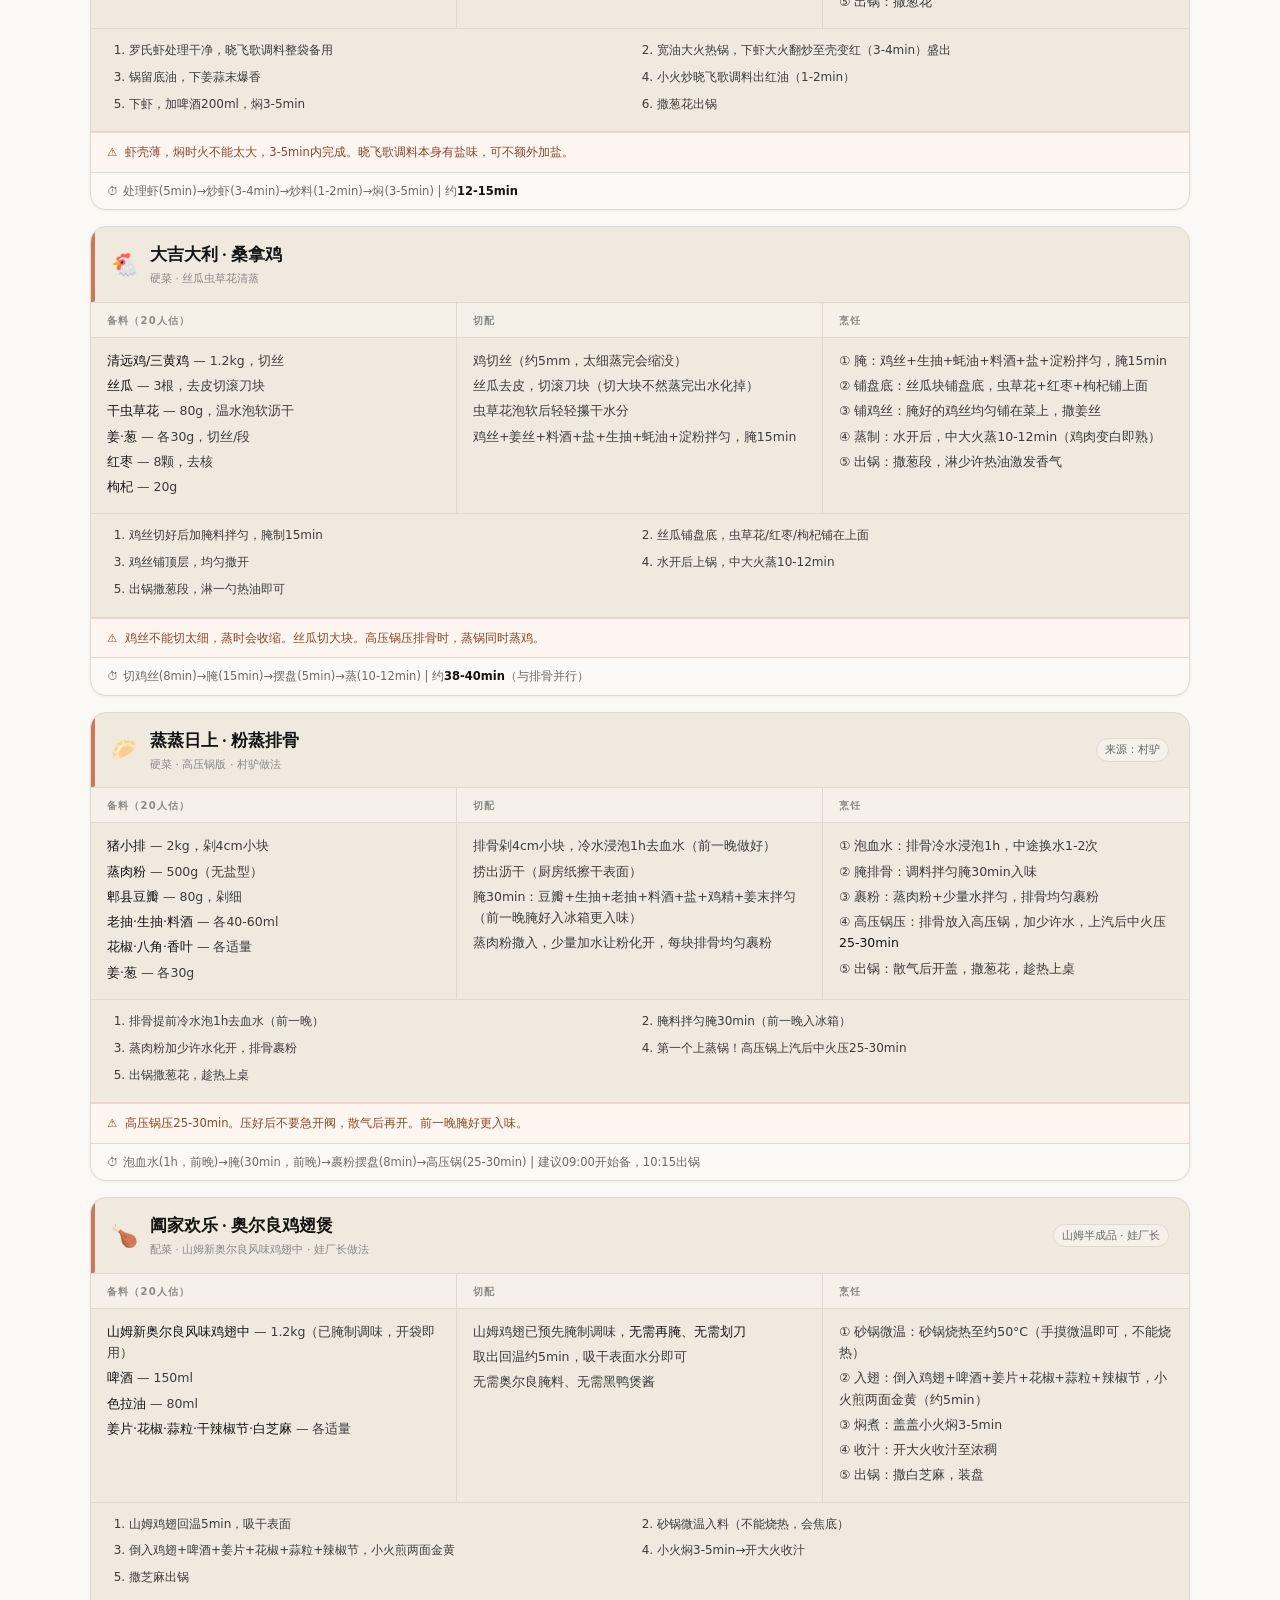
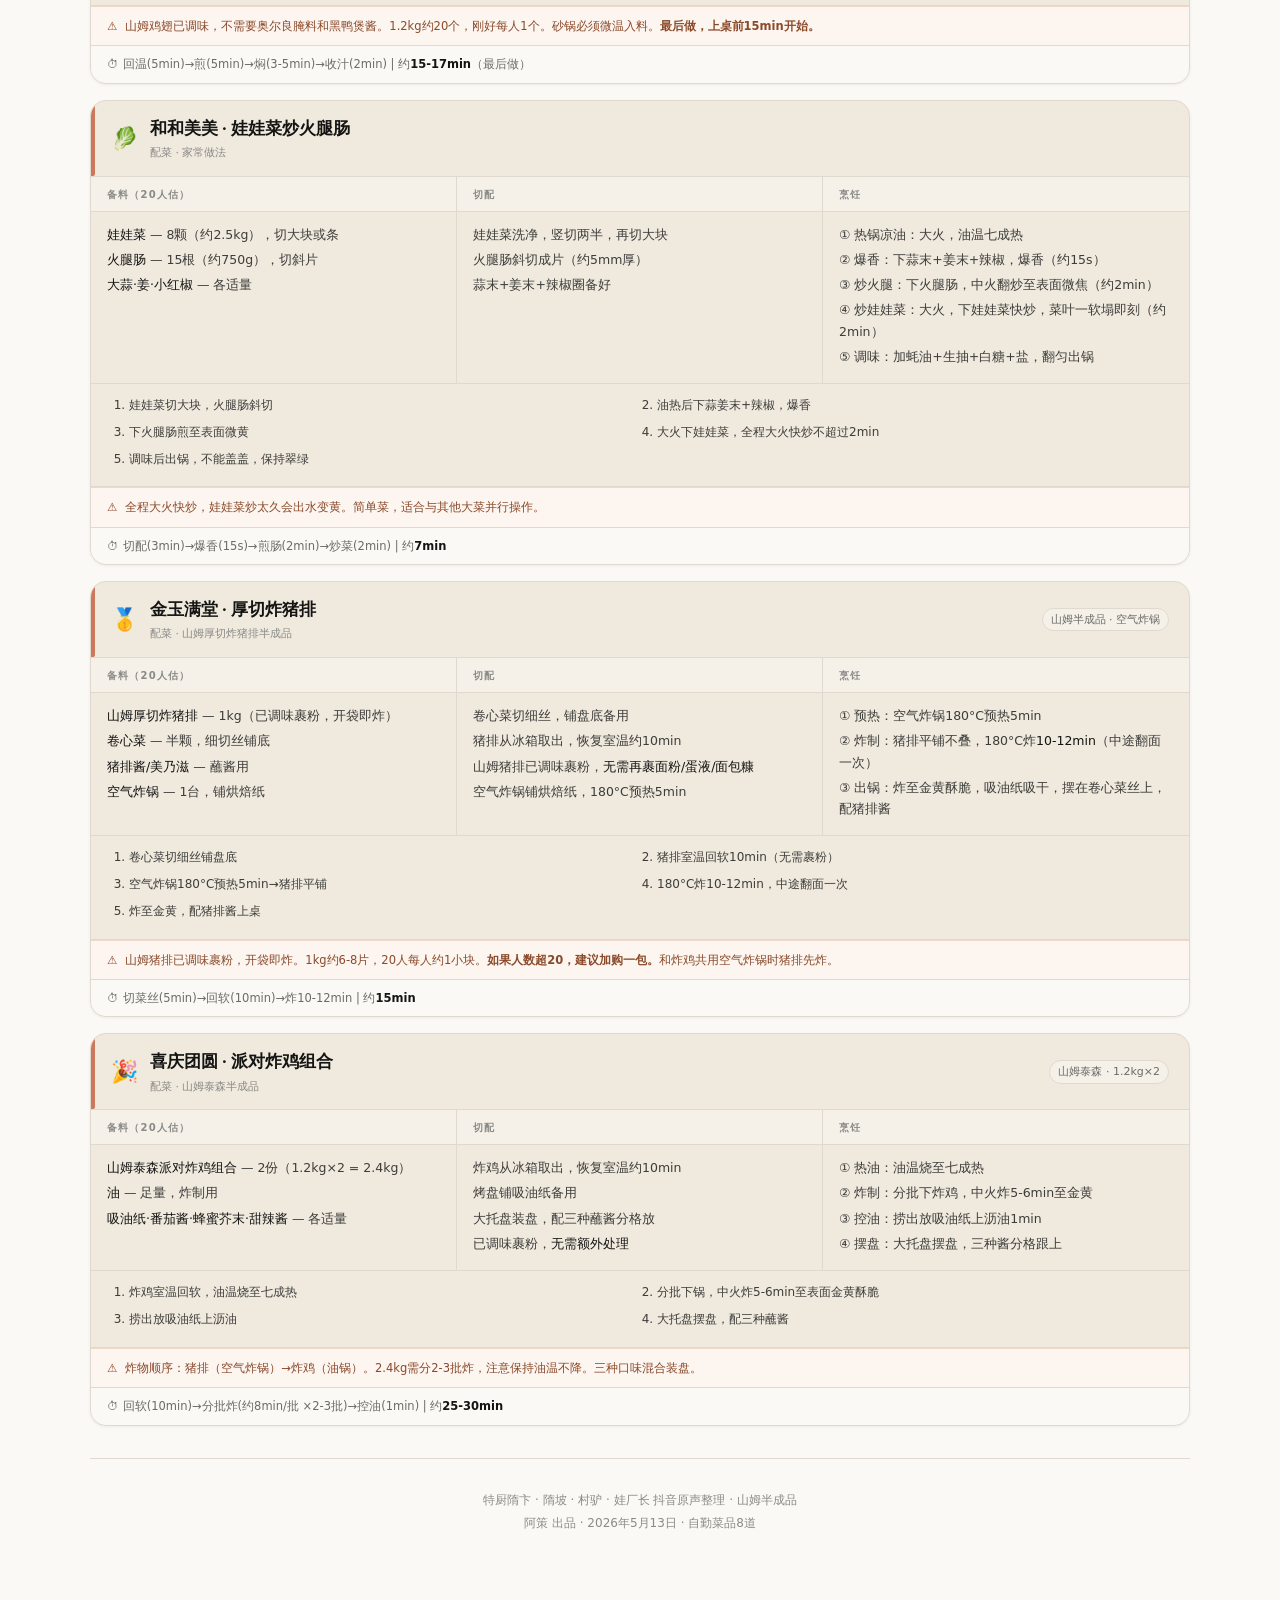
==== commit bc334f12: "重写菜品页：修复导航/乱码/半成品，加回顶按钮" ====
--- a/index.html
+++ b/index.html
@@ -5,313 +5,121 @@
 <meta name="viewport" content="width=device-width, initial-scale=1.0">
 <title>新居入伙 · 家宴如意</title>
 <style>
-/***** STYLE: Claude Warm Tone (Style C) — Design System v1.0 *****/
-
-/* ── Color System ── */
 :root {
-  --canvas:         #faf9f5;
-  --surface-soft:   #f5f0e8;
-  --surface-card:    #efe9de;
-  --surface-dark:    #181715;
-  --ink:            #141413;
-  --body:           #3d3d3a;
-  --body-light:     #6b6b68;
-  --muted:          #8a8a87;
-  --primary:        #cc785c;
-  --primary-dark:    #a9583e;
-  --accent-teal:    #5db8a6;
-  --accent-amber:   #e8a55a;
-  --accent-amber-light: #fdf3e3;
-  --success:        #5db872;
-  --warning:        #d4a017;
-  --error:          #c64545;
-  --hairline:       #e0d9cf;
-  --shadow:         rgba(20,20,18,0.06);
-  --shadow-md:      rgba(20,20,18,0.10);
+  --canvas: #faf9f5; --ink: #141413; --body: #3d3d3a; --muted: #8a8a87;
+  --primary: #cc785c; --surface-card: #efe9de; --surface-soft: #f5f0e8;
+  --hairline: #e0d9cf; --shadow: rgba(20,20,18,0.06); --shadow-md: rgba(20,20,18,0.10);
+  --accent-amber-light: #fdf3e3; --accent-teal: #5db8a6; --warning: #8a4a2a;
 }
-
-/* ── Reset & Base ── */
-*, *::before, *::after { box-sizing: border-box; margin: 0; padding: 0; }
-html { font-size: 16px; -webkit-font-smoothing: antialiased; }
-body {
-  font-family: -apple-system, BlinkMacSystemFont, "PingFang SC", "Microsoft YaHei", system-ui, sans-serif;
-  background: var(--canvas);
-  color: var(--body);
-  line-height: 1.6;
-  padding: 32px 16px 64px;
+*,*::before,*::after{box-sizing:border-box;margin:0;padding:0}
+html{font-size:16px;-webkit-font-smoothing:antialiased}
+body{font-family:-apple-system,BlinkMacSystemFont,"PingFang SC","Microsoft YaHei",system-ui,sans-serif;background:var(--canvas);color:var(--body);line-height:1.6;padding:32px 16px 64px}
+.container{max-width:1100px;margin:0 auto}
+h1,h2,h3{font-family:Georgia,"PingFang SC",serif;color:var(--ink);line-height:1.2}
+
+/* Quick Nav */
+.qnav{position:sticky;top:0;z-index:100;background:rgba(250,249,245,0.94);backdrop-filter:blur(10px);-webkit-backdrop-filter:blur(10px);border-bottom:1px solid var(--hairline);padding:10px 0;margin-bottom:10px;display:flex;flex-wrap:wrap;gap:6px;align-items:center}
+.qnav a{font-size:12px;font-weight:500;color:var(--body);text-decoration:none;padding:5px 10px;border:1px solid var(--hairline);border-radius:9999px;background:var(--canvas);white-space:nowrap}
+.qnav a:hover,.qnav a:focus{background:var(--primary);color:#fff;border-color:var(--primary)}
+.qnav .sep{color:var(--muted);font-size:10px}
+.qnav .label{font-size:10px;color:var(--muted);letter-spacing:0.06em;padding:5px 2px}
+.back-top{position:fixed;bottom:20px;right:20px;background:var(--ink);color:#fff;border:none;border-radius:50%;width:40px;height:40px;font-size:18px;cursor:pointer;box-shadow:0 2px 8px rgba(0,0,0,0.15);z-index:200;display:none;align-items:center;justify-content:center}
+
+/* Header */
+.header{background:var(--ink);color:#fff;border-radius:16px;padding:40px 48px;margin-bottom:20px;position:relative;overflow:hidden}
+.header::before{content:'';position:absolute;top:-40px;right:-40px;width:200px;height:200px;background:radial-gradient(circle,rgba(204,120,92,0.25) 0%,transparent 70%);pointer-events:none}
+.header-inner{position:relative;z-index:1}
+.header-eyebrow{font-size:11px;font-weight:500;letter-spacing:0.14em;text-transform:uppercase;color:var(--primary);margin-bottom:8px}
+.header h1{color:#fff;font-size:clamp(32px,5vw,52px);letter-spacing:-1.5px}
+.header-sub{color:rgba(255,255,255,0.55);font-size:14px;margin-top:8px}
+.header-meta{margin-top:24px;display:flex;flex-wrap:wrap;gap:12px}
+.header-badge{background:rgba(204,120,92,0.18);border:1px solid rgba(204,120,92,0.4);color:var(--primary);font-size:12px;font-weight:500;padding:4px 12px;border-radius:9999px}
+
+/* Summary Strip */
+.summary-strip{display:grid;grid-template-columns:repeat(4,1fr);background:var(--surface-card);border-radius:16px;border:1px solid var(--hairline);overflow:hidden;margin-bottom:20px;box-shadow:0 1px 3px var(--shadow)}
+.summary-item{padding:20px 24px;border-right:1px solid var(--hairline)}
+.summary-item:last-child{border-right:none}
+.summary-item .num{font-family:Georgia,serif;font-size:26px;font-weight:600;color:var(--ink);line-height:1}
+.summary-item .label{font-size:11px;color:var(--muted);margin-top:4px}
+.summary-item .sub{font-size:10px;color:#6b6b68;margin-top:2px}
+.summary-item.highlight{background:var(--accent-amber-light)}
+
+/* Priority Banner */
+.pbanner{background:linear-gradient(135deg,#fdf9f0 0%,#faf5ec 100%);border:1px solid #f0d9a0;border-radius:12px;padding:14px 20px;font-size:13px;color:#7a5c1a;margin-bottom:20px;display:flex;align-items:flex-start;gap:10px}
+.pbanner strong{color:var(--ink)}
+
+/* Section Divider */
+.sdiv{display:flex;align-items:center;gap:16px;margin:28px 0 16px}
+.sdiv .tag{background:var(--ink);color:#fff;font-size:13px;font-weight:600;padding:6px 18px;border-radius:9999px;white-space:nowrap}
+.sdiv .line{flex:1;height:1px;background:var(--hairline)}
+
+/* Page Links */
+.plinks{text-align:center;margin-bottom:16px}
+.plinks a{display:inline-block;color:var(--primary);text-decoration:none;font-size:13px;font-weight:500;padding:6px 16px;border:1px solid var(--hairline);border-radius:9999px;margin:0 4px 8px}
+.plinks a:hover{background:var(--surface-card)}
+
+/* Dish Card */
+.dcard{background:var(--surface-card);border:1px solid var(--hairline);border-radius:16px;overflow:hidden;margin-bottom:16px;box-shadow:0 1px 3px var(--shadow);transition:box-shadow .2s;scroll-margin-top:60px}
+.dcard:hover{box-shadow:0 4px 12px var(--shadow-md)}
+.dch{padding:14px 20px;display:flex;align-items:center;gap:12px;border-bottom:1px solid var(--hairline);position:relative}
+.dch::before{content:'';position:absolute;left:0;top:0;bottom:0;width:4px;background:var(--primary);border-radius:0 2px 2px 0}
+.dch.ziqin::before{background:var(--primary)}
+.dch.yang::before{background:var(--accent-teal)}
+.dch-emoji{font-size:22px;flex-shrink:0}
+.dch-meta{flex:1}
+.dch-name{font-family:Georgia,serif;font-size:17px;font-weight:600;color:var(--ink)}
+.dch-sub{font-size:11px;color:var(--muted);margin-top:2px}
+.dch-tag{font-size:11px;color:#6b6b68;background:var(--surface-soft);border:1px solid var(--hairline);padding:2px 8px;border-radius:9999px;white-space:nowrap}
+.dbody{display:grid;grid-template-columns:1fr 1fr 1fr;border-bottom:1px solid var(--hairline)}
+.dcol-h{font-size:10px;font-weight:700;letter-spacing:0.12em;text-transform:uppercase;color:var(--muted);padding:10px 16px 8px;border-bottom:1px solid var(--hairline);background:var(--surface-soft)}
+.dcol-c{padding:12px 16px}
+.dcol-c ul{list-style:none}
+.dcol-c li{font-size:12.5px;line-height:1.7;color:var(--body);margin-bottom:4px}
+.dcol-c li strong{color:var(--ink);font-weight:500}
+.dcol-b{border-right:1px solid var(--hairline)}
+.dsteps{padding:12px 20px 14px;border-bottom:1px solid var(--hairline)}
+.dsteps ol{padding-left:18px;display:grid;grid-template-columns:1fr 1fr;gap:4px 16px}
+.dsteps li{font-size:12px;line-height:1.65;color:var(--body);margin-bottom:3px}
+.dnote{padding:10px 16px;font-size:11.5px;color:#6b6b68;background:var(--surface-soft);display:flex;align-items:flex-start;gap:8px}
+.dnote.warn{background:#fdf5f0;border-top:1px solid #f0d8c8;color:var(--warning)}
+.dnote.info{background:#f0f7f5;border-top:1px solid #c8e8e0;color:#2a6b5c}
+.dtime{padding:9px 16px;font-size:11.5px;color:#6b6b68;background:var(--canvas);border-top:1px solid var(--hairline);line-height:1.6}
+.dtime strong{color:var(--ink)}
+
+/* Footer */
+.footer{text-align:center;padding:32px 16px;font-size:12px;color:var(--muted);border-top:1px solid var(--hairline);margin-top:32px}
+
+@media(max-width:768px){
+  .summary-strip{grid-template-columns:repeat(2,1fr)}
+  .dbody{grid-template-columns:1fr}
+  .dcol-b{border-right:none;border-bottom:1px solid var(--hairline)}
+  .dsteps ol{grid-template-columns:1fr}
+  .header{padding:28px 24px}
 }
-
-/* ── Typography ── */
-h1, h2, h3 { font-family: Georgia, "PingFang SC", serif; color: var(--ink); line-height: 1.2; }
-.eyebrow { font-size: 11px; font-weight: 500; letter-spacing: 0.12em; text-transform: uppercase; color: var(--muted); }
-.display-xl  { font-size: clamp(40px, 6vw, 64px); font-weight: 600; letter-spacing: -2px; line-height: 1.05; }
-.display-lg  { font-size: clamp(28px, 4vw, 40px); font-weight: 600; letter-spacing: -1px; line-height: 1.1; }
-.headline   { font-size: 20px; font-weight: 600; letter-spacing: -0.3px; }
-.body-text  { font-size: 14px; line-height: 1.65; }
-.caption    { font-size: 12px; color: var(--muted); line-height: 1.5; }
-
-/* ── Layout ── */
-.container { max-width: 1100px; margin: 0 auto; }
-
-/* ── HEADER ── */
-.header {
-  background: var(--ink);
-  color: #fff;
-  border-radius: 16px;
-  padding: 40px 48px;
-  margin-bottom: 20px;
-  position: relative;
-  overflow: hidden;
-}
-.header::before {
-  content: '';
-  position: absolute;
-  top: -40px; right: -40px;
-  width: 200px; height: 200px;
-  background: radial-gradient(circle, rgba(204,120,92,0.25) 0%, transparent 70%);
-  pointer-events: none;
-}
-.header-inner { position: relative; z-index: 1; }
-.header-eyebrow { font-size: 11px; font-weight: 500; letter-spacing: 0.14em; text-transform: uppercase; color: var(--primary); margin-bottom: 8px; }
-.header h1 { color: #fff; font-size: clamp(32px, 5vw, 52px); letter-spacing: -1.5px; }
-.header-sub { color: rgba(255,255,255,0.55); font-size: 14px; margin-top: 8px; }
-.header-meta { margin-top: 24px; display: flex; flex-wrap: wrap; gap: 12px; }
-.header-badge {
-  background: rgba(204,120,92,0.18);
-  border: 1px solid rgba(204,120,92,0.4);
-  color: var(--primary);
-  font-size: 12px; font-weight: 500;
-  padding: 4px 12px;
-  border-radius: 9999px;
-}
-
-/* ── SUMMARY STRIP ── */
-.summary-strip {
-  display: grid;
-  grid-template-columns: repeat(4, 1fr);
-  background: var(--surface-card);
-  border-radius: 16px;
-  border: 1px solid var(--hairline);
-  overflow: hidden;
-  margin-bottom: 20px;
-  box-shadow: 0 1px 3px var(--shadow), 0 1px 2px var(--shadow);
-}
-.summary-item {
-  padding: 20px 24px;
-  border-right: 1px solid var(--hairline);
-  position: relative;
-}
-.summary-item:last-child { border-right: none; }
-.summary-item .num {
-  font-family: Georgia, serif;
-  font-size: 26px; font-weight: 600;
-  color: var(--ink); letter-spacing: -0.5px;
-  line-height: 1;
-}
-.summary-item .label { font-size: 11px; color: var(--muted); margin-top: 4px; letter-spacing: 0.05em; }
-.summary-item .sub { font-size: 10px; color: var(--body-light); margin-top: 2px; }
-.summary-item.highlight { background: var(--accent-amber-light); }
-
-/* ── PRIORITY BANNER ── */
-.priority-banner {
-  background: linear-gradient(135deg, #fdf9f0 0%, #faf5ec 100%);
-  border: 1px solid #f0d9a0;
-  border-radius: 12px;
-  padding: 14px 20px;
-  font-size: 13px;
-  color: #7a5c1a;
-  margin-bottom: 20px;
-  display: flex;
-  align-items: flex-start;
-  gap: 10px;
-}
-.priority-banner::before { content: '⚡'; font-size: 16px; flex-shrink: 0; margin-top: 1px; }
-.priority-banner strong { color: var(--ink); }
-
-/* ── CHEF SECTION DIVIDER ── */
-.chef-divider {
-  display: flex;
-  align-items: center;
-  gap: 16px;
-  margin: 28px 0 16px;
-}
-.chef-divider .chef-label {
-  background: var(--ink);
-  color: #fff;
-  font-size: 13px; font-weight: 600;
-  padding: 6px 18px;
-  border-radius: 9999px;
-  white-space: nowrap;
-  letter-spacing: 0.03em;
-}
-.chef-divider .chef-label.yang {
-  background: var(--accent-teal);
-}
-.chef-divider .line { flex: 1; height: 1px; background: var(--hairline); }
-
-/* ── DISH CARD ── */
-.dish-card {
-  background: var(--surface-card);
-  border: 1px solid var(--hairline);
-  border-radius: 16px;
-  overflow: hidden;
-  margin-bottom: 16px;
-  box-shadow: 0 1px 3px var(--shadow), 0 1px 2px var(--shadow);
-  transition: box-shadow 0.2s ease;
-}
-.dish-card:hover {
-  box-shadow: 0 4px 12px var(--shadow-md), 0 2px 4px var(--shadow);
-}
-.dish-card-header {
-  padding: 14px 20px;
-  display: flex;
-  align-items: center;
-  gap: 12px;
-  border-bottom: 1px solid var(--hairline);
-  position: relative;
-}
-.dish-card-header::before {
-  content: '';
-  position: absolute;
-  left: 0; top: 0; bottom: 0;
-  width: 4px;
-  background: var(--primary);
-  border-radius: 0 2px 2px 0;
-}
-.dish-card-header.ziqin::before { background: var(--primary); }
-.dish-card-header.yang::before { background: var(--accent-teal); }
-
-.dish-emoji { font-size: 22px; flex-shrink: 0; }
-.dish-meta { flex: 1; }
-.dish-name { font-family: Georgia, serif; font-size: 17px; font-weight: 600; color: var(--ink); letter-spacing: -0.2px; }
-.dish-sub { font-size: 11px; color: var(--muted); margin-top: 2px; }
-.dish-src-tag {
-  font-size: 11px; color: var(--body-light);
-  background: var(--surface-soft);
-  border: 1px solid var(--hairline);
-  padding: 2px 8px; border-radius: 9999px;
-}
-
-/* ── DISH BODY (3-column grid) ── */
-.dish-body {
-  display: grid;
-  grid-template-columns: 1fr 1fr 1fr;
-  border-bottom: 1px solid var(--hairline);
-}
-.col-header {
-  font-size: 10px; font-weight: 700;
-  letter-spacing: 0.12em; text-transform: uppercase;
-  color: var(--muted);
-  padding: 10px 16px 8px;
-  border-bottom: 1px solid var(--hairline);
-  background: var(--surface-soft);
-}
-.col-content { padding: 12px 16px; }
-.col-content ul { list-style: none; }
-.col-content li { font-size: 12.5px; line-height: 1.7; color: var(--body); margin-bottom: 4px; }
-.col-content li strong { color: var(--ink); font-weight: 500; }
-.col-border { border-right: 1px solid var(--hairline); }
-.col-border:last-child { border-right: none; }
-
-/* ── DISH FOOTER (steps) ── */
-.dish-steps {
-  padding: 12px 20px 14px;
-  border-bottom: 1px solid var(--hairline);
-}
-.dish-steps ol {
-  padding-left: 18px;
-  display: grid;
-  grid-template-columns: 1fr 1fr;
-  gap: 4px 16px;
-}
-.dish-steps li { font-size: 12px; line-height: 1.65; color: var(--body); margin-bottom: 3px; }
-.dish-steps li::marker { color: var(--primary); font-weight: 600; }
-
-/* ── NOTE / HINT ── */
-.dish-note {
-  padding: 10px 16px;
-  font-size: 11.5px;
-  color: var(--body-light);
-  background: var(--surface-soft);
-  display: flex;
-  align-items: flex-start;
-  gap: 8px;
-}
-.dish-note.warning {
-  background: #fdf5f0;
-  border-top: 1px solid #f0d8c8;
-  color: #8a4a2a;
-}
-.dish-note.info {
-  background: #f0f7f5;
-  border-top: 1px solid #c8e8e0;
-  color: #2a6b5c;
-}
-.note-icon { flex-shrink: 0; font-size: 14px; }
-
-/* ── TIMELINE ── */
-.dish-timeline {
-  padding: 9px 16px;
-  font-size: 11.5px;
-  color: var(--body-light);
-  background: var(--canvas);
-  border-top: 1px solid var(--hairline);
-  line-height: 1.6;
-}
-.dish-timeline strong { color: var(--ink); }
-.dish-timeline .tag-src {
-  display: inline-block;
-  margin-left: 8px;
-  font-size: 10px;
-  color: var(--muted);
-  background: var(--surface-soft);
-  border: 1px solid var(--hairline);
-  padding: 1px 6px; border-radius: 9999px;
-}
-
-/* ── PLACEHOLDER CARD (小杨 pending) ── */
-.dish-card.placeholder { opacity: 0.8; }
-.dish-card.placeholder .dish-card-header::before { background: var(--accent-teal); }
-
-/* ── FOOTER ── */
-.footer {
-  text-align: center;
-  padding: 32px 16px;
-  font-size: 12px;
-  color: var(--muted);
-  border-top: 1px solid var(--hairline);
-  margin-top: 32px;
-}
-.footer-sep { display: flex; align-items: center; gap: 16px; margin-bottom: 12px; }
-.footer-sep .line { flex: 1; height: 1px; background: var(--hairline); }
-.footer-sep .text { font-family: Georgia, serif; font-size: 14px; color: var(--body-light); }
-
-/* ── PRINT ── */
-@media print {
-  body { background: white; padding: 0; }
-  .dish-card { break-inside: avoid; box-shadow: none; border: 1px solid #ddd; }
-  .header { background: var(--ink) !important; -webkit-print-color-adjust: exact; print-color-adjust: exact; }
-  .summary-strip { break-inside: avoid; }
-}
-
-/* ── RESPONSIVE ── */
-@media (max-width: 768px) {
-  .summary-strip { grid-template-columns: repeat(2, 1fr); }
-  .dish-body { grid-template-columns: 1fr; }
-  .col-border { border-right: none; border-bottom: 1px solid var(--hairline); }
-  .dish-steps ol { grid-template-columns: 1fr; }
-  .header { padding: 28px 24px; }
-}
-@media (max-width: 480px) {
-  body { padding: 12px 8px 48px; }
-  .summary-strip { grid-template-columns: repeat(2, 1fr); }
+@media(max-width:480px){
+  body{padding:12px 8px 48px}
+  .summary-strip{grid-template-columns:repeat(2,1fr)}
 }
 </style>
 </head>
 <body>
 <div class="container">
 
-<!-- ═══════════════════════════════════════════ HEADER ══ -->
+<!-- NAV -->
+<div class="qnav" id="qnav">
+  <span class="label">跳转：</span>
+  <a href="#d1">🔥水煮牛肉</a><a href="#d2">🦐油焖虾</a><a href="#d3">🐔桑拿鸡</a><a href="#d4">🥟粉蒸排骨</a><a href="#d5">🍗鸡翅煲</a><a href="#d6">🥬娃娃菜</a><a href="#d7">🥇炸猪排</a><a href="#d8">🎉炸鸡</a>
+  <span class="sep">|</span>
+  <a href="#top">⬆ 回顶</a>
+</div>
+
+<button class="back-top" id="btt" onclick="window.scrollTo({top:0,behavior:'smooth'})">⬆</button>
+<script>
+window.addEventListener('scroll',()=>{document.getElementById('btt').style.display=window.scrollY>300?'flex':'none'})
+</script>
+
+<!-- HEADER -->
+<div id="top"></div>
 <div class="header">
   <div class="header-inner">
     <div class="header-eyebrow">新居入伙 · 2026年5月16日</div>
@@ -324,594 +132,327 @@
   </div>
 </div>
 
-<!-- ═══════════════════════════════════ SUMMARY STRIP ══ -->
+<!-- PAGE LINKS -->
+<div class="plinks">
+  <a href="prep.html">✓ 备料清单</a>
+  <a href="timeline.html">→ 时间轴</a>
+</div>
+
+<!-- SUMMARY -->
 <div class="summary-strip">
-  <div class="summary-item">
-    <div class="num">8</div>
-    <div class="label">道菜</div>
-    <div class="sub">自勤负责·硬菜+配菜</div>
-  </div>
-  <div class="summary-item">
-    <div class="num">20</div>
-    <div class="label">人份</div>
-    <div class="sub">宴会场景 · 多人共享</div>
-  </div>
-  <div class="summary-item">
-    <div class="num">~3h</div>
-    <div class="label">总烹饪</div>
-    <div class="sub">粉蒸排骨最长60min</div>
-  </div>
-  <div class="summary-item highlight">
-    <div class="num" style="color:#8a4a00">先蒸</div>
-    <div class="label">粉蒸排骨</div>
-    <div class="sub">→ 排骨先上锅蒸60min</div>
-  </div>
-</div>
-
-<!-- ═══════════════════════════════════ PRIORITY BANNER ══ -->
-
-/* ── QUICK NAV ── */
-.quick-nav { position: sticky; top: 0; z-index: 100; background: rgba(250,249,245,0.92); backdrop-filter: blur(10px); -webkit-backdrop-filter: blur(10px); border-bottom: 1px solid var(--hairline); padding: 10px 0; margin-bottom: 20px; display: flex; flex-wrap: wrap; gap: 6px; }
-.quick-nav a { font-size: 12px; font-weight: 500; color: var(--body); text-decoration: none; padding: 5px 10px; border: 1px solid var(--hairline); border-radius: 9999px; background: var(--canvas); transition: all .15s; }
-.quick-nav a:hover, .quick-nav a:focus { background: var(--primary); color: #fff; border-color: var(--primary); }
-.quick-nav .nav-label { font-size: 10px; color: var(--muted); letter-spacing: 0.08em; padding: 5px 2px; }
-
-<div class="priority-banner">
+  <div class="summary-item"><div class="num">8</div><div class="label">道菜</div><div class="sub">自勤负责 · 硬菜+配菜</div></div>
+  <div class="summary-item"><div class="num">20</div><div class="label">人份</div><div class="sub">宴会场景 · 多人共享</div></div>
+  <div class="summary-item"><div class="num">~3h</div><div class="label">总烹饪</div><div class="sub">粉蒸排骨最长25-30min</div></div>
+  <div class="summary-item highlight"><div class="num" style="color:#8a4a00">先蒸</div><div class="label">粉蒸排骨</div><div class="sub">→ 高压锅25-30min</div></div>
+</div>
+
+<!-- PRIORITY -->
+<div class="pbanner">
   <span>⚡</span>
-  <div>
-    <strong>排菜优先级：</strong>
-    ① <strong>粉蒸排骨</strong>最先入高压锅（压25-30min）→
-    ② <strong>桑拿鸡</strong>蒸锅蒸（~12min，与排骨可同时进行）→
-    ③ 其他菜并行操作→
-    ④ <strong>奥尔良鸡翅煲</strong>最后，上桌前15min开始。
-  </div>
-</div>
-
-<div class="quick-nav">
-<span class="nav-label">跳转：</span>
-<a href="#d1">🔥水煮牛肉</a>
-<a href="#d2">🦐油焖虾</a>
-<a href="#d3">🐔桑拿鸡</a>
-<a href="#d4">🥟粉蒸排骨</a>
-<a href="#d5">🍗鸡翅煲</a>
-<a href="#d6">🥬娃娃菜</a>
-<a href="#d7">🥇炸猪排</a>
-<a href="#d8">🎉炸鸡</a>
-</div>
-
-<!-- ═══════════════════════════════════ 自勤 SECTION ══ -->
-<div class="chef-divider">
-  <span class="chef-label">👨‍🍳 自勤 · 8道菜</span>
-  <span class="line"></span>
-</div>
-
-<!-- 自勤 Dishes (8) -->
-<!-- D1: 水煮豆花牛肉 -->
-<div class="dish-card" id="d1">
-  <div class="dish-card-header ziqin">
-    <span class="dish-emoji">🔥</span>
-    <div class="dish-meta">
-      <div class="dish-name">红红火火 · 水煮豆花牛肉</div>
-      <div class="dish-sub">硬菜 · 隋卞做法 · 用户自制加豆花</div>
-    </div>
-    <span class="dish-src-tag">特厨隋卞 BV1pC411Y7ch</span>
-  </div>
-  <div class="dish-body">
-    <div class="col-border">
-      <div class="col-header">🥬 备料（20人估）</div>
-      <div class="col-content">
-        <ul>
-          <li><strong>牛外脊</strong> — 2kg，顶丝切约1mm薄片</li>
-          <li><strong>豆花（嫩豆腐）</strong> — 8小块（约1.5kg），划大块</li>
-          <li><strong>莴笋</strong> — 2根，切薄片</li>
-          <li><strong>豆芽</strong> — 500g，焯水备用</li>
-          <li><strong>金针菇</strong> — 300g，去根洗净</li>
-          <li><strong>芹菜</strong> — 150g，切段</li>
-          <li><strong>干辣椒</strong> — 80g，攥碎，干锅炒香</li>
-          <li><strong>花椒</strong> — 60g，干锅炒干磨面</li>
-          <li><strong>小葱·蒜·姜</strong> — 各适量</li>
-        </ul>
-      </div>
-    </div>
-    <div class="col-border">
-      <div class="col-header">🔪 切配关键</div>
-      <div class="col-content">
-        <ul>
-          <li>牛肉<strong>顶丝（逆纹）切1mm</strong>；可用刀背先砸断纹路再切</li>
-          <li>冻肉版：冻至半硬切1.5mm，化冻后沥干揪白筋</li>
-          <li>干辣椒攥碎干锅小火炒香；花椒炒干后磨粗粉</li>
-          <li><strong>葱姜水</strong>：葱段+姜丝泡水，<em>一斤肉配二两多</em></li>
-        </ul>
-        <div style="margin-top:10px">
-          <div class="col-header" style="padding:6px 0 6px;border:none;background:transparent">🥫 调料</div>
-          <ul>
-            <li><strong>腌肉：</strong>盐·味精·老抽·食用碱（极少许）·全蛋·稀释水淀粉</li>
-            <li><strong>汤底：</strong>豆瓣酱·辣椒碎·葱姜蒜（留部分）·花椒油底</li>
-            <li><strong>调味：</strong>花椒面·生抽·胡椒粉·味精·糖</li>
-            <li><strong>泼油：</strong>花椒面·辣椒碎·葱花·蒜末·白芝麻，热油六七成热</li>
-          </ul>
-        </div>
-      </div>
-    </div>
-    <div>
-      <div class="col-header">👨‍🍳 烹饪（隋卞做法）</div>
-      <div class="col-content">
-        <ul>
-          <li><strong>① 腌肉：</strong>盐+味精+老抽+食用碱按摩至粘稠 → 加葱姜水（一斤肉二两多）→ 加全蛋抓匀 → 稀释淀粉挂浆 → 补老抽调色 → 表面封油</li>
-          <li><strong>② 炒香料油：</strong>底油炸花椒后捞出（只用油）</li>
-          <li><strong>③ 炒底料：</strong>小火炒豆瓣酱出红油 → 加葱姜蒜+辣椒碎</li>
-          <li><strong>④ 煮汤：</strong>加水+花椒面+生抽+胡椒粉+味精+糖，大火煮开</li>
-          <li><strong>⑤ 烫菜铺底：</strong>豆芽/金针菇/莴笋焯水铺碗底</li>
-          <li><strong>⑥ 烫牛肉：</strong>大火，汤开后一片片下肉，再次大开后约1min捞出</li>
-          <li><strong>⑦ 泼油：</strong>碗中撒花椒面+辣椒碎+葱花+蒜末，热油六七成热浇上</li>
-        </ul>
-      </div>
-    </div>
-  </div>
-  <div class="dish-steps">
-    <ol>
-      <li>切肉：顶丝切1mm（或冻肉1.5mm），化冻沥干揪白筋</li>
-      <li>腌肉：盐+味精+老抽+食用碱按摩→葱姜水（一斤肉二两多）→全蛋→淀粉→封油</li>
-      <li>干辣椒攥碎炒香，花椒炒干磨面，葱姜蒜分两份</li>
-      <li>底油炸花椒捞出 → 小火炒豆瓣酱出红油 → 加葱姜蒜+辣椒碎</li>
-      <li>加水+花椒面+生抽+胡椒粉+味精+糖，大火煮开</li>
-      <li>蔬菜焯水铺碗底；牛肉片大火下锅，再次大开约1min</li>
-      <li>碗中撒香料，热油六七成热浇上，撒芝麻</li>
-    </ol>
-  </div>
-  <div class="dish-note warning">
-    <span class="note-icon">⚠️</span>
-    <div><strong>隋卞要点：</strong>①牛肉1mm越薄越嫩；②食用碱让肉蓬松，用量极少；③葱姜水是关键，一斤肉二两多；④牛肉再次大开即可，不能煮久；⑤泼油温度六七成热激发香气不焦糊。</div>
-  </div>
-  <div class="dish-timeline">
-    ⏱ <strong>时间轴：</strong>切肉(10min) → 腌肉(10min) → 炒底料(3min) → 煮汤(2min) → 烫菜(2min) → 烫肉(2min) → 泼油(1min) | 约<strong>20min</strong> + 备料
-  </div>
-</div>
-
-<!-- D2: 油焖大虾 -->
-<div class="dish-card" id="d2">
-  <div class="dish-card-header ziqin">
-    <span class="dish-emoji">🦐</span>
-    <div class="dish-meta">
-      <div class="dish-name">节节高升 · 油焖罗氏虾</div>
-      <div class="dish-sub">硬菜 · 晓飞歌小龙虾调料</div>
-    </div>
-  </div>
-  <div class="dish-body">
-    <div class="col-border">
-      <div class="col-header">🥬 备料（20人估）</div>
-      <div class="col-content">
-        <ul>
-          <li><strong>罗氏虾</strong> — 2kg，剪须脚刺，开背去虾线</li>
-          <li><strong>晓飞歌小龙虾调料</strong> — 1袋（约300-400g）</li>
-          <li><strong>姜·蒜·葱</strong> — 各30g，切末/葱花</li>
-          <li><strong>啤酒/清水</strong> — 200ml</li>
-          <li><strong>色拉油</strong> — 适量</li>
-        </ul>
-      </div>
-    </div>
-    <div class="col-border">
-      <div class="col-header">🔪 切配</div>
-      <div class="col-content">
-        <ul>
-          <li>罗氏虾去虾线：嘴巴处掏进去，去胆囊，腹部剪开</li>
-          <li>开背（背部划一刀更入味），虾身擦干或沥干</li>
-          <li>虾身可裹薄淀粉抖掉余粉（也可不裹，直接炒）</li>
-          <li>晓飞歌小龙虾调料整袋备用</li>
-        </ul>
-      </div>
-    </div>
-    <div>
-      <div class="col-header">👨‍🍳 烹饪</div>
-      <div class="col-content">
-        <ul>
-          <li><strong>① 处理：</strong>罗氏虾剪须脚刺，开背去虾线，沥干表面</li>
-          <li><strong>② 炒虾：</strong>锅烧热，宽油，下罗氏虾大火翻炒至虾壳变红（约3-4min）盛出备用</li>
-          <li><strong>③ 炒料：</strong>锅留底油，下姜蒜末爆香，倒入晓飞歌小龙虾调料整袋，小火炒出红油（约1-2min）</li>
-          <li><strong>④ 焖煮：</strong>下虾，加啤酒/清水200ml，大火煮开后盖盖小火焖<strong>3-5min</strong></li>
-          <li><strong>⑤ 出锅：</strong>撒葱花，出锅</li>
-        </ul>
-      </div>
-    </div>
-  </div>
-  <div class="dish-steps">
-    <ol>
-      <li>罗氏虾处理好，晓飞歌小龙虾调料整袋备用</li>
-      <li>宽油大火热锅，下虾大火翻炒至壳变红（约3-4min）盛出</li>
-      <li>虾盛出，锅留底油，下姜蒜末爆香</li>
-      <li>小火炒晓飞歌调料出红油（约1-2min）</li>
-      <li>下虾，加啤酒/清水200ml，焖3-5min</li>
-      <li>撒葱花出锅</li>
-    </ol>
-  </div>
-  <div class="dish-note warning">
-    <span class="note-icon">⚠️</span>
-    <div>虾壳薄，焖时火不能太大，时间控制在3-5min内。晓飞歌调料本身有味，可根据口味决定是否额外加盐。</div>
-  </div>
-  <div class="dish-timeline">⏱ <strong>时间轴：</strong>处理虾(5min) → 炒虾(3-4min) → 炒料(1-2min) → 焖(3-5min) | 合计约<strong>12-15min</strong></div>
-</div>
-
-<!-- D3: 桑拿鸡 -->
-<div class="dish-card" id="d3">
-  <div class="dish-card-header ziqin">
-    <span class="dish-emoji">🐔</span>
-    <div class="dish-meta">
-      <div class="dish-name">大吉大利 · 桑拿鸡</div>
-      <div class="dish-sub">硬菜 · 丝瓜虫草花清蒸</div>
-    </div>
-  </div>
-  <div class="dish-body">
-    <div class="col-border">
-      <div class="col-header">🥬 备料（20人估）</div>
-      <div class="col-content">
-        <ul>
-          <li><strong>清远鸡/三黄鸡</strong> — 1.2kg，切丝</li>
-          <li><strong>丝瓜</strong> — 3根，去皮切滚刀块</li>
-          <li><strong>干虫草花</strong> — 80g，温水泡软沥干</li>
-          <li><strong>姜·葱</strong> — 各30g，切丝/段</li>
-          <li><strong>红枣</strong> — 8颗，去核</li>
-          <li><strong>枸杞</strong> — 20g</li>
-        </ul>
-      </div>
-    </div>
-    <div class="col-border">
-      <div class="col-header">🔪 切配</div>
-      <div class="col-content">
-        <ul>
-          <li>鸡切丝（约5mm，太细蒸完会缩没）</li>
-          <li>丝瓜去皮，切滚刀块（切大块不然蒸完出水化掉）</li>
-          <li>虫草花泡软后轻轻攥干水分</li>
-          <li>鸡丝+姜丝+料酒+盐+生抽+蚝油+淀粉拌匀，腌15min</li>
-        </ul>
-      </div>
-    </div>
-    <div>
-      <div class="col-header">👨‍🍳 烹饪</div>
-      <div class="col-content">
-        <ul>
-          <li><strong>① 腌：</strong>鸡丝+生抽+蚝油+料酒+盐+淀粉拌匀，腌15min</li>
-          <li><strong>② 铺盘底：</strong>丝瓜块铺盘底，虫草花+红枣+枸杞铺上面</li>
-          <li><strong>③ 铺鸡丝：</strong>腌好的鸡丝均匀铺在菜上，撒姜丝</li>
-          <li><strong>④ 蒸制：</strong>水开后，中大火蒸<strong>10-12min</strong>（鸡肉变白即熟）</li>
-          <li><strong>⑤ 出锅：</strong>撒葱段，淋少许热油激发香气</li>
-        </ul>
-      </div>
-    </div>
-  </div>
-  <div class="dish-steps">
-    <ol>
-      <li>鸡丝切好后加腌料拌匀，腌制15min</li>
-      <li>丝瓜铺盘底，虫草花/红枣/枸杞铺在上面</li>
-      <li>鸡丝铺顶层，均匀撒开</li>
-      <li>水开后上锅，中大火蒸10-12min</li>
-      <li>出锅撒葱段，淋一勺热油即可</li>
-    </ol>
-  </div>
-  <div class="dish-note warning">
-    <span class="note-icon">⚠️</span>
-    <div>鸡丝不能切太细，蒸时会收缩。丝瓜切大块。高压锅压排骨时，蒸锅同时蒸鸡。</div>
-  </div>
-  <div class="dish-timeline">⏱ <strong>时间轴：</strong>切鸡丝(8min) → 腌(15min) → 摆盘(5min) → 蒸(10-12min) | 合计约<strong>38-40min</strong>（与排骨并行）</div>
-</div>
-
-<!-- D4: 粉蒸排骨 -->
-<div class="dish-card" id="d4">
-  <div class="dish-card-header ziqin">
-    <span class="dish-emoji">🥟</span>
-    <div class="dish-meta">
-      <div class="dish-name">蒸蒸日上 · 粉蒸排骨</div>
-      <div class="dish-sub">硬菜 · 高压锅版 · 村驴做法</div>
-    </div>
-    <span class="dish-src-tag">来源：村驴</span>
-  </div>
-  <div class="dish-body">
-    <div class="col-border">
-      <div class="col-header">🥬 备料（20人估）</div>
-      <div class="col-content">
-        <ul>
-          <li><strong>猪小排</strong> — 2kg，剁4cm小块</li>
-          <li><strong>蒸肉粉</strong> — 500g（无盐型）</li>
-          <li><strong>郫县豆瓣</strong> — 80g，剁细</li>
-          <li><strong>老抽·生抽·料酒</strong> — 各40-60ml</li>
-          <li><strong>花椒·八角·香叶</strong> — 各适量</li>
-          <li><strong>姜·葱</strong> — 各30g</li>
-        </ul>
-      </div>
-    </div>
-    <div class="col-border">
-      <div class="col-header">🔪 切配</div>
-      <div class="col-content">
-        <ul>
-          <li>排骨剁4cm小块，冷水浸泡1h去血水</li>
-          <li>捞出沥干（厨房纸擦干表面）</li>
-          <li>腌30min：豆瓣+生抽+老抽+料酒+盐+鸡精+姜末拌匀</li>
-          <li>蒸肉粉撒入，少量加水让粉化开，每块排骨均匀裹粉</li>
-          裹好粉的排骨放入高压锅，加少许水（刚好没过排骨下方即可）
-        </ul>
-      </div>
-    </div>
-    <div>
-      <div class="col-header">👨‍🍳 烹饪</div>
-      <div class="col-content">
-        <ul>
-          <li><strong>① 泡血水：</strong>排骨冷水浸泡1h，中途换水1-2次</li>
-          <li><strong>② 腌排骨：</strong>调料拌匀腌30min入味</li>
-          <li><strong>③ 裹粉：</strong>蒸肉粉+少量水拌匀，排骨均匀裹粉</li>
-          <li><strong>④ 高压锅压：</strong>排骨放入高压锅，加少许水，上汽后中火压<strong>30-35min</strong></li>
-          <li><strong>⑤ 出锅：</strong>散气后开盖，撒葱花，趁热上桌</li>
-        </ul>
-      </div>
-    </div>
-  </div>
-  <div class="dish-steps">
-    <ol>
-      <li>排骨提前冷水泡1h去血水，沥干</li>
-      <li>腌料拌匀腌30min</li>
-      <li>蒸肉粉加少许水化开，排骨裹粉</li>
-      <li><strong>第一个上蒸锅！</strong>大火蒸开，中火蒸60min</li>
-      <li>出锅撒葱花，趁热上桌</li>
-    </ol>
-  </div>
-  <div class="dish-note warning">
-    <span class="note-icon">⚠️</span>
-    <div>高压锅压25-30min，比蒸锅60min更快更入味。压好后不要急开阀，散气后再开。</div>
-  </div>
-  <div class="dish-timeline">⏱ <strong>时间轴：</strong>泡血水(1h) → 腌(30min) → 裹粉摆盘(8min) → <strong>蒸(60min，最先上锅)</strong> | 建议10:00开始备，11:45前上桌</div>
-</div>
-
-<!-- D5: 奥尔良鸡翅煲 -->
-<div class="dish-card" id="d5">
-  <div class="dish-card-header ziqin">
-    <span class="dish-emoji">🍗</span>
-    <div class="dish-meta">
-      <div class="dish-name">阖家欢乐 · 奥尔良鸡翅煲</div>
-      <div class="dish-sub">配菜 · 山姆新奥尔良风味鸡翅中</div>
-    </div>
-    <span class="dish-src-tag">山姆半成品 · 娃厂长做法</span>
-  </div>
-  <div class="dish-body">
-    <div class="col-border">
-      <div class="col-header">🥬 备料（20人估）</div>
-      <div class="col-content">
-        <ul>
-          <li><strong>山姆新奥尔良风味鸡翅中</strong> — 1.2kg（已腌制调味）</li>
-          <li><strong>啤酒</strong> — 150ml</li>
-          <li><strong>色拉油</strong> — 80ml</li>
-          <li><strong>姜片·花椒·蒜粒·干辣椒节·白芝麻</strong> — 各适量</li>
-        </ul>
-      </div>
-    </div>
-    <div class="col-border">
-      <div class="col-header">🔪 切配</div>
-      <div class="col-content">
-        <ul>
-          <li>山姆鸡翅已预先腌制，<strong>无需再腌</strong></li>
-          <li>取出鸡翅回温约5min，吸干表面水分</li>
-        </ul>
-      </div>
-    </div>
-    <div>
-      <div class="col-header">👨‍🍳 烹饪</div>
-      <div class="col-content">
-        <ul>
-          <li><strong>① 砂锅微温：</strong>砂锅烧热至约50°C（手摸微温）</li>
-          <li><strong>② 入翅：</strong>倒入鸡翅+啤酒+姜片+花椒+蒜粒+辣椒节，小火煎两面金黄（约5min）</li>
-          <li><strong>③ 焖煮：</strong>盖盖小火焖3-5min</li>
-          <li><strong>④ 收汁：</strong>开大火，收汁至浓稠</li>
-          <li><strong>⑤ 出锅：</strong>撒白芝麻，装盘</li>
-        </ul>
-      </div>
-    </div>
-  </div>
-  <div class="dish-steps">
-    <ol>
-      <li>山姆鸡翅回温，吸干表面水分</li>
-      <li>砂锅<strong>微温</strong>入料（不能烧热，会焦底）</li>
-      <li>倒入鸡翅+啤酒+姜片+花椒+蒜粒+辣椒节，小火煎两面金黄</li>
-      <li>小火焖3-5min，开大火收汁</li>
-      <li>撒芝麻出锅</li>
-    </ol>
-  </div>
-  <div class="dish-note warning">
-    <span class="note-icon">⚠️</span>
-    <div>山姆鸡翅已调味，<strong>不需要奥尔良腌料和黑鸭煲酱</strong>，加啤酒和香料提味即可。1.2kg约20个鸡翅，刚好20人每人1个。<strong>建议最后做，上桌前15min开始。</strong></div>
-  </div>
-  <div class="dish-timeline">⏱ <strong>时间轴：</strong>回温(5min) → 煎(5min) → 焖(3-5min) → 收汁(2min) | 合计约<strong>15-17min</strong>（最后做）</div>
-</div>
-
-<!-- D6: 娃娃菜炒火腿肠 -->
-<div class="dish-card" id="d6">
-  <div class="dish-card-header ziqin">
-    <span class="dish-emoji">🥬</span>
-    <div class="dish-meta">
-      <div class="dish-name">和和美美 · 娃娃菜炒火腿肠</div>
-      <div class="dish-sub">配菜 · 家常做法</div>
-    </div>
-  </div>
-  <div class="dish-body">
-    <div class="col-border">
-      <div class="col-header">🥬 备料（20人估）</div>
-      <div class="col-content">
-        <ul>
-          <li><strong>娃娃菜</strong> — 8颗（约2.5kg），切大块或条</li>
-          <li><strong>火腿肠</strong> — 15根（约750g），切斜片</li>
-          <li><strong>大蒜·姜·小红椒</strong> — 各适量</li>
-        </ul>
-      </div>
-    </div>
-    <div class="col-border">
-      <div class="col-header">🔪 切配</div>
-      <div class="col-content">
-        <ul>
-          <li>娃娃菜洗净，竖切两半，再切大块</li>
-          <li>火腿肠斜切成片（约5mm厚）</li>
-          <li>蒜末+姜末+辣椒圈备好</li>
-        </ul>
-      </div>
-    </div>
-    <div>
-      <div class="col-header">👨‍🍳 烹饪</div>
-      <div class="col-content">
-        <ul>
-          <li><strong>① 热锅凉油：</strong>大火，油温七成热</li>
-          <li><strong>② 爆香：</strong>下蒜末+姜末+辣椒，爆香（约15s）</li>
-          <li><strong>③ 炒火腿：</strong>下火腿肠，中火翻炒至表面微焦（约2min）</li>
-          <li><strong>④ 炒娃娃菜：</strong>大火，下娃娃菜快炒，菜叶一软塌即刻（约2min）</li>
-          <li><strong>⑤ 调味：</strong>加蚝油+生抽+白糖+盐，翻匀出锅</li>
-        </ul>
-      </div>
-    </div>
-  </div>
-  <div class="dish-steps">
-    <ol>
-      <li>娃娃菜切大块，火腿肠斜切</li>
-      <li>油热后下蒜姜末+辣椒，爆香</li>
-      <li>下火腿肠煎至表面微黄</li>
-      <li>大火下娃娃菜，全程大火快炒不超过40s</li>
-      <li>调味后出锅，不能盖盖，保持翠绿</li>
-    </ol>
-  </div>
-  <div class="dish-note warning">
-    <span class="note-icon">⚠️</span>
-    <div>全程大火快炒，娃娃菜炒太久会出水变黄。简单菜，适合与其他大菜并行操作。</div>
-  </div>
-  <div class="dish-timeline">⏱ <strong>时间轴：</strong>切配(3min) → 爆香(15s) → 煎肠(2min) → 炒菜(2min) | 合计约<strong>7min</strong>，全程大火</div>
-</div>
-
-<!-- D7: 厚切炸猪排 -->
-<div class="dish-card" id="d7">
-  <div class="dish-card-header ziqin">
-    <span class="dish-emoji">🥇</span>
-    <div class="dish-meta">
-      <div class="dish-name">金玉满堂 · 厚切炸猪排</div>
-      <div class="dish-sub">配菜 · 山姆厚切炸猪排半成品</div>
-    </div>
-  </div>
-  <div class="dish-body">
-    <div class="col-border">
-      <div class="col-header">🥬 备料（20人估）</div>
-      <div class="col-content">
-        <ul>
-          <li><strong>山姆厚切炸猪排</strong> — 1kg（已调味裹粉，开袋即炸）</li>
-          <li><strong>卷心菜</strong> — 半颗，细切丝，铺底</li>
-          <li><strong>猪排酱/美乃滋</strong> — 蘸酱用</li>
-          <li><strong>空气炸锅</strong> — 1台，铺烘焙纸</li>
-        </ul>
-      </div>
-    </div>
-    <div class="col-border">
-      <div class="col-header">🔪 切配</div>
-      <div class="col-content">
-        <ul>
-          <li>卷心菜切细丝，铺盘底备用</li>
-          <li>猪排从冰箱取出，恢复室温约10min</li>
-          <li>山姆猪排已调味裹粉，<strong>无需再裹粉</strong></li>
-          <li>空气炸锅铺烘焙纸，180°C预热5min</li>
-        </ul>
-      </div>
-    </div>
-    <div>
-      <div class="col-header">👨‍🍳 烹饪</div>
-      <div class="col-content">
-        <ul>
-          <li><strong>① 预热：</strong>空气炸锅180°C预热5min</li>
-          <li><strong>② 炸制：</strong>猪排平铺不叠，180°C炸<strong>10-12min</strong>（中途翻面一次）</li>
-          <li><strong>③ 出锅：</strong>炸至金黄酥脆，吸油纸吸干，摆在卷心菜丝上，配猪排酱</li>
-        </ul>
-      </div>
-    </div>
-  </div>
-  <div class="dish-steps">
-    <ol>
-      <li>卷心菜切细丝铺盘底</li>
-      <li>猪排室温回软10min</li>
-      <li>空气炸锅180°C预热5min，猪排平铺</li>
-      <li>180°C炸10-12min，中途翻面一次</li>
-      <li>炸至金黄，吸油纸吸干，配猪排酱上桌</li>
-    </ol>
-  </div>
-  <div class="dish-note warning">
-    <span class="note-icon">⚠️</span>
-    <div>山姆猪排已调味裹粉，开袋即炸。1kg约6-8片，20人每人约1片，刚好够。和炸鸡可共用空气炸锅分批。</div>
-  </div>
-  <div class="dish-timeline">⏱ <strong>时间轴：</strong>切菜丝(5min) → 回软(10min) → 炸10-12min | 合计约<strong>15min</strong></div>
-</div>
-
-<!-- D8: 派对炸鸡组合 -->
-<div class="dish-card" id="d8">
-  <div class="dish-card-header ziqin">
-    <span class="dish-emoji">🎉</span>
-    <div class="dish-meta">
-      <div class="dish-name">喜庆团圆 · 派对炸鸡组合</div>
-      <div class="dish-sub">配菜 · 山姆泰森半成品</div>
-    </div>
-  </div>
-  <div class="dish-body">
-    <div class="col-border">
-      <div class="col-header">🥬 备料（20人估）</div>
-      <div class="col-content">
-        <ul>
-          <li><strong>山姆泰森派对炸鸡组合</strong> — 2份（1.2kg×2 = 2.4kg）</li>
-          <li><strong>油</strong> — 足量，炸制用</li>
-          <li><strong>吸油纸·番茄酱·蜂蜜芥末·甜辣酱</strong> — 各适量</li>
-        </ul>
-      </div>
-    </div>
-    <div class="col-border">
-      <div class="col-header">🔪 切配</div>
-      <div class="col-content">
-        <ul>
-          <li>炸鸡从冰箱取出，恢复室温约10min</li>
-          <li>烤盘铺吸油纸备用</li>
-          <li>大托盘装盘，配三种蘸酱分格放</li>
-        </ul>
-      </div>
-    </div>
-    <div>
-      <div class="col-header">👨‍🍳 烹饪</div>
-      <div class="col-content">
-        <ul>
-          <li><strong>① 热油：</strong>油温烧至七成热</li>
-          <li><strong>② 炸制：</strong>分批下炸鸡，中火炸5-6min至金黄</li>
-          <li><strong>③ 控油：</strong>捞出放吸油纸上沥油1min</li>
-          <li><strong>④ 摆盘：</strong>大托盘摆盘，三种酱分格跟上</li>
-        </ul>
-      </div>
-    </div>
-  </div>
-  <div class="dish-steps">
-    <ol>
-      <li>炸鸡室温回软，油温烧至七成热</li>
-      <li>分批下锅，中火炸5-6min至表面金黄酥脆</li>
-      <li>捞出放吸油纸上沥油</li>
-      <li>大托盘摆盘，配三种蘸酱</li>
-    </ol>
-  </div>
-  <div class="dish-note warning">
-    <span class="note-icon">⚠️</span>
-    <div><strong>炸物顺序：</strong>先炸猪排（油干净）→ 再炸鸡（裹粉会掉渣）。炸完猪排后油温重新烧热再炸鸡。<strong>2.4kg分量偏多，分批炸时注意油温不降。</strong></div>
-  </div>
-  <div class="dish-timeline">⏱ <strong>时间轴：</strong>回软(10min) → 分批炸(约8min/批 ×2-3批) → 控油(1min) | 合计约<strong>25-30min</strong>（2.4kg需分批）</div>
-</div>
-
-
-<!-- ═══════════════════════════════════ FOOTER ══ -->
+  <div><strong>排菜优先级：</strong>① 粉蒸排骨最先入高压锅（压25-30min）→ ② 桑拿鸡蒸锅蒸（12min，与排骨同时）→ ③ 其他菜并行 → ④ 奥尔良鸡翅煲最后，上桌前15min开始。</div>
+</div>
+
+<!-- SECTION: ZIQIN -->
+<div class="sdiv"><span class="tag">👨‍🍳 自勤 · 8道菜</span><span class="line"></span></div>
+
+<!-- D1 -->
+<div class="dcard" id="d1">
+  <div class="dch ziqin"><span class="dch-emoji">🔥</span><div class="dch-meta"><div class="dch-name">红红火火 · 水煮豆花牛肉</div><div class="dch-sub">硬菜 · 隋卞做法 · 自制加豆花</div></div><span class="dch-tag">特厨隋卞 BV1pC411Y7ch</span></div>
+  <div class="dbody">
+    <div class="dcol-b"><div class="dcol-h">备料（20人估）</div><div class="dcol-c"><ul>
+      <li><strong>牛外脊</strong> — 2kg，顶丝切约1mm薄片</li>
+      <li><strong>豆花（嫩豆腐）</strong> — 8小块（约1.5kg），划大块</li>
+      <li><strong>莴笋</strong> — 2根，切薄片</li>
+      <li><strong>豆芽</strong> — 500g，焯水备用</li>
+      <li><strong>金针菇</strong> — 300g，去根洗净</li>
+      <li><strong>芹菜</strong> — 150g，切段</li>
+      <li><strong>干辣椒</strong> — 80g，攥碎，干锅炒香</li>
+      <li><strong>花椒</strong> — 60g，干锅炒干磨面</li>
+      <li><strong>小葱·蒜·姜</strong> — 各适量</li>
+    </ul></div></div>
+    <div class="dcol-b"><div class="dcol-h">切配关键</div><div class="dcol-c"><ul>
+      <li>牛肉顶丝（逆纹）切1mm；刀背先砸断纹路再切</li>
+      <li>冻肉版：冻至半硬切1.5mm，化冻后沥干揪白筋</li>
+      <li>干辣椒攥碎干锅小火炒香；花椒炒干后磨粗粉</li>
+      <li>葱姜水：葱段+姜丝泡水，一斤肉配二两多</li>
+    </ul><div style="margin-top:10px"><div style="font-size:10px;font-weight:700;letter-spacing:0.12em;text-transform:uppercase;color:var(--muted);padding:6px 0">调料</div><ul>
+      <li>腌肉：盐·味精·老抽·食用碱（极少许）·全蛋·稀释水淀粉</li>
+      <li>汤底：豆瓣酱·辣椒碎·葱姜蒜·花椒油底</li>
+      <li>调味：花椒面·生抽·胡椒粉·味精·糖</li>
+      <li>泼油：花椒面·辣椒碎·葱花·蒜末·白芝麻，热油六七成热</li>
+    </ul></div></div></div>
+    <div><div class="dcol-h">烹饪（隋卞做法）</div><div class="dcol-c"><ul>
+      <li>① 腌肉：盐+味精+老抽+食用碱按摩至粘稠→加葱姜水→加全蛋抓匀→稀释淀粉挂浆→补老抽调色→表面封油</li>
+      <li>② 炒香料油：底油炸花椒后捞出（只用油）</li>
+      <li>③ 炒底料：小火炒豆瓣酱出红油→加葱姜蒜+辣椒碎</li>
+      <li>④ 煮汤：加水+花椒面+生抽+胡椒粉+味精+糖，大火煮开</li>
+      <li>⑤ 烫菜铺底：豆芽/金针菇/莴笋焯水铺碗底</li>
+      <li>⑥ 烫牛肉：大火，汤开后一片片下肉，再次大开后约1min捞出</li>
+      <li>⑦ 泼油：碗中撒花椒面+辣椒碎+葱花+蒜末，热油六七成热浇上</li>
+    </ul></div></div>
+  </div>
+  <div class="dsteps"><ol>
+    <li>切肉：顶丝切1mm（冻肉1.5mm），化冻沥干揪白筋</li>
+    <li>腌肉：盐+味精+老抽+食用碱按摩→葱姜水→全蛋→淀粉→封油</li>
+    <li>干辣椒攥碎炒香，花椒炒干磨面，葱姜蒜分两份</li>
+    <li>底油炸花椒捞出→小火炒豆瓣酱出红油→加葱姜蒜+辣椒碎</li>
+    <li>加水+花椒面+生抽+胡椒粉+味精+糖，大火煮开</li>
+    <li>蔬菜焯水铺碗底；牛肉片大火下锅，再次大开约1min</li>
+    <li>碗中撒香料，热油六七成热浇上，撒芝麻</li>
+  </ol></div>
+  <div class="dnote warn"><span>⚠️</span><div>隋卞要点：①牛肉1mm越薄越嫩；②食用碱让肉蓬松，用量极少；③葱姜水是关键，一斤肉二两多；④牛肉再次大开即可出锅；⑤泼油温度六七成热。</div></div>
+  <div class="dtime">⏱ 切肉(10min)→腌肉(10min)→炒底料(3min)→煮汤(2min)→烫菜(2min)→烫肉(2min)→泼油(1min) | 约<strong>20min</strong></div>
+</div>
+
+<!-- D2 -->
+<div class="dcard" id="d2">
+  <div class="dch ziqin"><span class="dch-emoji">🦐</span><div class="dch-meta"><div class="dch-name">节节高升 · 油焖罗氏虾</div><div class="dch-sub">硬菜 · 晓飞歌小龙虾调料</div></div></div>
+  <div class="dbody">
+    <div class="dcol-b"><div class="dcol-h">备料（20人估）</div><div class="dcol-c"><ul>
+      <li><strong>罗氏虾</strong> — 2kg，剪须脚刺，开背去虾线</li>
+      <li><strong>晓飞歌小龙虾调料</strong> — 1袋（约300-400g）</li>
+      <li><strong>姜·蒜·葱</strong> — 各30g，切末/葱花</li>
+      <li><strong>啤酒/清水</strong> — 200ml</li>
+      <li><strong>色拉油</strong> — 适量</li>
+    </ul></div></div>
+    <div class="dcol-b"><div class="dcol-h">切配</div><div class="dcol-c"><ul>
+      <li>罗氏虾去虾线：嘴巴处掏进去，去胆囊，腹部剪开</li>
+      <li>开背（背部划一刀更入味），虾身擦干或沥干</li>
+      <li>虾身可裹薄淀粉抖掉余粉（也可不裹）</li>
+      <li>晓飞歌小龙虾调料整袋备用</li>
+    </ul></div></div>
+    <div><div class="dcol-h">烹饪</div><div class="dcol-c"><ul>
+      <li>① 处理：罗氏虾剪须脚刺，开背去虾线，沥干表面</li>
+      <li>② 炒虾：锅烧热，宽油，大火翻炒至虾壳变红（约3-4min）盛出</li>
+      <li>③ 炒料：锅留底油，下姜蒜末爆香，倒入晓飞歌调料整袋，小火炒出红油（约1-2min）</li>
+      <li>④ 焖煮：下虾+啤酒/清水200ml，大火煮开后盖盖小火焖3-5min</li>
+      <li>⑤ 出锅：撒葱花</li>
+    </ul></div></div>
+  </div>
+  <div class="dsteps"><ol>
+    <li>罗氏虾处理干净，晓飞歌调料整袋备用</li>
+    <li>宽油大火热锅，下虾大火翻炒至壳变红（3-4min）盛出</li>
+    <li>锅留底油，下姜蒜末爆香</li>
+    <li>小火炒晓飞歌调料出红油（1-2min）</li>
+    <li>下虾，加啤酒200ml，焖3-5min</li>
+    <li>撒葱花出锅</li>
+  </ol></div>
+  <div class="dnote warn"><span>⚠️</span><div>虾壳薄，焖时火不能太大，3-5min内完成。晓飞歌调料本身有盐味，可不额外加盐。</div></div>
+  <div class="dtime">⏱ 处理虾(5min)→炒虾(3-4min)→炒料(1-2min)→焖(3-5min) | 约<strong>12-15min</strong></div>
+</div>
+
+<!-- D3 -->
+<div class="dcard" id="d3">
+  <div class="dch ziqin"><span class="dch-emoji">🐔</span><div class="dch-meta"><div class="dch-name">大吉大利 · 桑拿鸡</div><div class="dch-sub">硬菜 · 丝瓜虫草花清蒸</div></div></div>
+  <div class="dbody">
+    <div class="dcol-b"><div class="dcol-h">备料（20人估）</div><div class="dcol-c"><ul>
+      <li><strong>清远鸡/三黄鸡</strong> — 1.2kg，切丝</li>
+      <li><strong>丝瓜</strong> — 3根，去皮切滚刀块</li>
+      <li><strong>干虫草花</strong> — 80g，温水泡软沥干</li>
+      <li><strong>姜·葱</strong> — 各30g，切丝/段</li>
+      <li><strong>红枣</strong> — 8颗，去核</li>
+      <li><strong>枸杞</strong> — 20g</li>
+    </ul></div></div>
+    <div class="dcol-b"><div class="dcol-h">切配</div><div class="dcol-c"><ul>
+      <li>鸡切丝（约5mm，太细蒸完会缩没）</li>
+      <li>丝瓜去皮，切滚刀块（切大块不然蒸完出水化掉）</li>
+      <li>虫草花泡软后轻轻攥干水分</li>
+      <li>鸡丝+姜丝+料酒+盐+生抽+蚝油+淀粉拌匀，腌15min</li>
+    </ul></div></div>
+    <div><div class="dcol-h">烹饪</div><div class="dcol-c"><ul>
+      <li>① 腌：鸡丝+生抽+蚝油+料酒+盐+淀粉拌匀，腌15min</li>
+      <li>② 铺盘底：丝瓜块铺盘底，虫草花+红枣+枸杞铺上面</li>
+      <li>③ 铺鸡丝：腌好的鸡丝均匀铺在菜上，撒姜丝</li>
+      <li>④ 蒸制：水开后，中大火蒸10-12min（鸡肉变白即熟）</li>
+      <li>⑤ 出锅：撒葱段，淋少许热油激发香气</li>
+    </ul></div></div>
+  </div>
+  <div class="dsteps"><ol>
+    <li>鸡丝切好后加腌料拌匀，腌制15min</li>
+    <li>丝瓜铺盘底，虫草花/红枣/枸杞铺在上面</li>
+    <li>鸡丝铺顶层，均匀撒开</li>
+    <li>水开后上锅，中大火蒸10-12min</li>
+    <li>出锅撒葱段，淋一勺热油即可</li>
+  </ol></div>
+  <div class="dnote warn"><span>⚠️</span><div>鸡丝不能切太细，蒸时会收缩。丝瓜切大块。高压锅压排骨时，蒸锅同时蒸鸡。</div></div>
+  <div class="dtime">⏱ 切鸡丝(8min)→腌(15min)→摆盘(5min)→蒸(10-12min) | 约<strong>38-40min</strong>（与排骨并行）</div>
+</div>
+
+<!-- D4 -->
+<div class="dcard" id="d4">
+  <div class="dch ziqin"><span class="dch-emoji">🥟</span><div class="dch-meta"><div class="dch-name">蒸蒸日上 · 粉蒸排骨</div><div class="dch-sub">硬菜 · 高压锅版 · 村驴做法</div></div><span class="dch-tag">来源：村驴</span></div>
+  <div class="dbody">
+    <div class="dcol-b"><div class="dcol-h">备料（20人估）</div><div class="dcol-c"><ul>
+      <li><strong>猪小排</strong> — 2kg，剁4cm小块</li>
+      <li><strong>蒸肉粉</strong> — 500g（无盐型）</li>
+      <li><strong>郫县豆瓣</strong> — 80g，剁细</li>
+      <li><strong>老抽·生抽·料酒</strong> — 各40-60ml</li>
+      <li><strong>花椒·八角·香叶</strong> — 各适量</li>
+      <li><strong>姜·葱</strong> — 各30g</li>
+    </ul></div></div>
+    <div class="dcol-b"><div class="dcol-h">切配</div><div class="dcol-c"><ul>
+      <li>排骨剁4cm小块，冷水浸泡1h去血水（前一晚做好）</li>
+      <li>捞出沥干（厨房纸擦干表面）</li>
+      <li>腌30min：豆瓣+生抽+老抽+料酒+盐+鸡精+姜末拌匀（前一晚腌好入冰箱更入味）</li>
+      <li>蒸肉粉撒入，少量加水让粉化开，每块排骨均匀裹粉</li>
+    </ul></div></div>
+    <div><div class="dcol-h">烹饪</div><div class="dcol-c"><ul>
+      <li>① 泡血水：排骨冷水浸泡1h，中途换水1-2次</li>
+      <li>② 腌排骨：调料拌匀腌30min入味</li>
+      <li>③ 裹粉：蒸肉粉+少量水拌匀，排骨均匀裹粉</li>
+      <li>④ 高压锅压：排骨放入高压锅，加少许水，上汽后中火压<strong>25-30min</strong></li>
+      <li>⑤ 出锅：散气后开盖，撒葱花，趁热上桌</li>
+    </ul></div></div>
+  </div>
+  <div class="dsteps"><ol>
+    <li>排骨提前冷水泡1h去血水（前一晚）</li>
+    <li>腌料拌匀腌30min（前一晚入冰箱）</li>
+    <li>蒸肉粉加少许水化开，排骨裹粉</li>
+    <li>第一个上蒸锅！高压锅上汽后中火压25-30min</li>
+    <li>出锅撒葱花，趁热上桌</li>
+  </ol></div>
+  <div class="dnote warn"><span>⚠️</span><div>高压锅压25-30min。压好后不要急开阀，散气后再开。前一晚腌好更入味。</div></div>
+  <div class="dtime">⏱ 泡血水(1h，前晚)→腌(30min，前晚)→裹粉摆盘(8min)→高压锅(25-30min) | 建议09:00开始备，10:15出锅</div>
+</div>
+
+<!-- D5: 鸡翅煲 - updated with Sam's semi-finished -->
+<div class="dcard" id="d5">
+  <div class="dch ziqin"><span class="dch-emoji">🍗</span><div class="dch-meta"><div class="dch-name">阖家欢乐 · 奥尔良鸡翅煲</div><div class="dch-sub">配菜 · 山姆新奥尔良风味鸡翅中 · 娃厂长做法</div></div><span class="dch-tag">山姆半成品 · 娃厂长</span></div>
+  <div class="dbody">
+    <div class="dcol-b"><div class="dcol-h">备料（20人估）</div><div class="dcol-c"><ul>
+      <li><strong>山姆新奥尔良风味鸡翅中</strong> — 1.2kg（已腌制调味，开袋即用）</li>
+      <li><strong>啤酒</strong> — 150ml</li>
+      <li><strong>色拉油</strong> — 80ml</li>
+      <li><strong>姜片·花椒·蒜粒·干辣椒节·白芝麻</strong> — 各适量</li>
+    </ul></div></div>
+    <div class="dcol-b"><div class="dcol-h">切配</div><div class="dcol-c"><ul>
+      <li>山姆鸡翅已预先腌制调味，<strong>无需再腌、无需划刀</strong></li>
+      <li>取出回温约5min，吸干表面水分即可</li>
+      <li>无需奥尔良腌料、无需黑鸭煲酱</li>
+    </ul></div></div>
+    <div><div class="dcol-h">烹饪</div><div class="dcol-c"><ul>
+      <li>① 砂锅微温：砂锅烧热至约50°C（手摸微温即可，不能烧热）</li>
+      <li>② 入翅：倒入鸡翅+啤酒+姜片+花椒+蒜粒+辣椒节，小火煎两面金黄（约5min）</li>
+      <li>③ 焖煮：盖盖小火焖3-5min</li>
+      <li>④ 收汁：开大火收汁至浓稠</li>
+      <li>⑤ 出锅：撒白芝麻，装盘</li>
+    </ul></div></div>
+  </div>
+  <div class="dsteps"><ol>
+    <li>山姆鸡翅回温5min，吸干表面</li>
+    <li>砂锅微温入料（不能烧热，会焦底）</li>
+    <li>倒入鸡翅+啤酒+姜片+花椒+蒜粒+辣椒节，小火煎两面金黄</li>
+    <li>小火焖3-5min→开大火收汁</li>
+    <li>撒芝麻出锅</li>
+  </ol></div>
+  <div class="dnote warn"><span>⚠️</span><div>山姆鸡翅已调味，不需要奥尔良腌料和黑鸭煲酱。1.2kg约20个，刚好每人1个。砂锅必须微温入料。<strong>最后做，上桌前15min开始。</strong></div></div>
+  <div class="dtime">⏱ 回温(5min)→煎(5min)→焖(3-5min)→收汁(2min) | 约<strong>15-17min</strong>（最后做）</div>
+</div>
+
+<!-- D6 -->
+<div class="dcard" id="d6">
+  <div class="dch ziqin"><span class="dch-emoji">🥬</span><div class="dch-meta"><div class="dch-name">和和美美 · 娃娃菜炒火腿肠</div><div class="dch-sub">配菜 · 家常做法</div></div></div>
+  <div class="dbody">
+    <div class="dcol-b"><div class="dcol-h">备料（20人估）</div><div class="dcol-c"><ul>
+      <li><strong>娃娃菜</strong> — 8颗（约2.5kg），切大块或条</li>
+      <li><strong>火腿肠</strong> — 15根（约750g），切斜片</li>
+      <li><strong>大蒜·姜·小红椒</strong> — 各适量</li>
+    </ul></div></div>
+    <div class="dcol-b"><div class="dcol-h">切配</div><div class="dcol-c"><ul>
+      <li>娃娃菜洗净，竖切两半，再切大块</li>
+      <li>火腿肠斜切成片（约5mm厚）</li>
+      <li>蒜末+姜末+辣椒圈备好</li>
+    </ul></div></div>
+    <div><div class="dcol-h">烹饪</div><div class="dcol-c"><ul>
+      <li>① 热锅凉油：大火，油温七成热</li>
+      <li>② 爆香：下蒜末+姜末+辣椒，爆香（约15s）</li>
+      <li>③ 炒火腿：下火腿肠，中火翻炒至表面微焦（约2min）</li>
+      <li>④ 炒娃娃菜：大火，下娃娃菜快炒，菜叶一软塌即刻（约2min）</li>
+      <li>⑤ 调味：加蚝油+生抽+白糖+盐，翻匀出锅</li>
+    </ul></div></div>
+  </div>
+  <div class="dsteps"><ol>
+    <li>娃娃菜切大块，火腿肠斜切</li>
+    <li>油热后下蒜姜末+辣椒，爆香</li>
+    <li>下火腿肠煎至表面微黄</li>
+    <li>大火下娃娃菜，全程大火快炒不超过2min</li>
+    <li>调味后出锅，不能盖盖，保持翠绿</li>
+  </ol></div>
+  <div class="dnote warn"><span>⚠️</span><div>全程大火快炒，娃娃菜炒太久会出水变黄。简单菜，适合与其他大菜并行操作。</div></div>
+  <div class="dtime">⏱ 切配(3min)→爆香(15s)→煎肠(2min)→炒菜(2min) | 约<strong>7min</strong></div>
+</div>
+
+<!-- D7: 炸猪排 - updated with Sam's ready-to-fry -->
+<div class="dcard" id="d7">
+  <div class="dch ziqin"><span class="dch-emoji">🥇</span><div class="dch-meta"><div class="dch-name">金玉满堂 · 厚切炸猪排</div><div class="dch-sub">配菜 · 山姆厚切炸猪排半成品</div></div><span class="dch-tag">山姆半成品 · 空气炸锅</span></div>
+  <div class="dbody">
+    <div class="dcol-b"><div class="dcol-h">备料（20人估）</div><div class="dcol-c"><ul>
+      <li><strong>山姆厚切炸猪排</strong> — 1kg（已调味裹粉，开袋即炸）</li>
+      <li><strong>卷心菜</strong> — 半颗，细切丝铺底</li>
+      <li><strong>猪排酱/美乃滋</strong> — 蘸酱用</li>
+      <li><strong>空气炸锅</strong> — 1台，铺烘焙纸</li>
+    </ul></div></div>
+    <div class="dcol-b"><div class="dcol-h">切配</div><div class="dcol-c"><ul>
+      <li>卷心菜切细丝，铺盘底备用</li>
+      <li>猪排从冰箱取出，恢复室温约10min</li>
+      <li>山姆猪排已调味裹粉，<strong>无需再裹面粉/蛋液/面包糠</strong></li>
+      <li>空气炸锅铺烘焙纸，180°C预热5min</li>
+    </ul></div></div>
+    <div><div class="dcol-h">烹饪</div><div class="dcol-c"><ul>
+      <li>① 预热：空气炸锅180°C预热5min</li>
+      <li>② 炸制：猪排平铺不叠，180°C炸<strong>10-12min</strong>（中途翻面一次）</li>
+      <li>③ 出锅：炸至金黄酥脆，吸油纸吸干，摆在卷心菜丝上，配猪排酱</li>
+    </ul></div></div>
+  </div>
+  <div class="dsteps"><ol>
+    <li>卷心菜切细丝铺盘底</li>
+    <li>猪排室温回软10min（无需裹粉）</li>
+    <li>空气炸锅180°C预热5min→猪排平铺</li>
+    <li>180°C炸10-12min，中途翻面一次</li>
+    <li>炸至金黄，配猪排酱上桌</li>
+  </ol></div>
+  <div class="dnote warn"><span>⚠️</span><div>山姆猪排已调味裹粉，开袋即炸。1kg约6-8片，20人每人约1小块。<strong>如果人数超20，建议加购一包。</strong>和炸鸡共用空气炸锅时猪排先炸。</div></div>
+  <div class="dtime">⏱ 切菜丝(5min)→回软(10min)→炸10-12min | 约<strong>15min</strong></div>
+</div>
+
+<!-- D8: 炸鸡 - updated with Tyson -->
+<div class="dcard" id="d8">
+  <div class="dch ziqin"><span class="dch-emoji">🎉</span><div class="dch-meta"><div class="dch-name">喜庆团圆 · 派对炸鸡组合</div><div class="dch-sub">配菜 · 山姆泰森半成品</div></div><span class="dch-tag">山姆泰森 · 1.2kg×2</span></div>
+  <div class="dbody">
+    <div class="dcol-b"><div class="dcol-h">备料（20人估）</div><div class="dcol-c"><ul>
+      <li><strong>山姆泰森派对炸鸡组合</strong> — 2份（1.2kg×2 = 2.4kg）</li>
+      <li><strong>油</strong> — 足量，炸制用</li>
+      <li><strong>吸油纸·番茄酱·蜂蜜芥末·甜辣酱</strong> — 各适量</li>
+    </ul></div></div>
+    <div class="dcol-b"><div class="dcol-h">切配</div><div class="dcol-c"><ul>
+      <li>炸鸡从冰箱取出，恢复室温约10min</li>
+      <li>烤盘铺吸油纸备用</li>
+      <li>大托盘装盘，配三种蘸酱分格放</li>
+      <li>已调味裹粉，<strong>无需额外处理</strong></li>
+    </ul></div></div>
+    <div><div class="dcol-h">烹饪</div><div class="dcol-c"><ul>
+      <li>① 热油：油温烧至七成热</li>
+      <li>② 炸制：分批下炸鸡，中火炸5-6min至金黄</li>
+      <li>③ 控油：捞出放吸油纸上沥油1min</li>
+      <li>④ 摆盘：大托盘摆盘，三种酱分格跟上</li>
+    </ul></div></div>
+  </div>
+  <div class="dsteps"><ol>
+    <li>炸鸡室温回软，油温烧至七成热</li>
+    <li>分批下锅，中火炸5-6min至表面金黄酥脆</li>
+    <li>捞出放吸油纸上沥油</li>
+    <li>大托盘摆盘，配三种蘸酱</li>
+  </ol></div>
+  <div class="dnote warn"><span>⚠️</span><div>炸物顺序：猪排（空气炸锅）→炸鸡（油锅）。2.4kg需分2-3批炸，注意保持油温不降。三种口味混合装盘。</div></div>
+  <div class="dtime">⏱ 回软(10min)→分批炸(约8min/批 ×2-3批)→控油(1min) | 约<strong>25-30min</strong></div>
+</div>
+
+<!-- FOOTER -->
 <div class="footer">
-  <div style="text-align:center;margin-bottom:16px"><a href="prep.html" style="color:var(--primary);text-decoration:none;font-size:13px;font-weight:500;padding:6px 16px;border:1px solid var(--hairline);border-radius:9999px;margin-right:6px">备料清单 ✓</a><a href="timeline.html" style="color:var(--primary);text-decoration:none;font-size:13px;font-weight:500;padding:6px 16px;border:1px solid var(--hairline);border-radius:9999px">时间轴 →</a></div>
-<div class="footer-sep">
-    <span class="line"></span>
-    <span class="text">·</span>
-    <span class="line"></span>
-  </div>
-  <p>
-    特厨隋卞 · 隋坡 · 村驴 · 娃厂长 抖音原声整理<br>
-    阿策 出品 · 2026年5月13日
-  </p>
-  <p style="margin-top:8px;font-size:11px;color:var(--muted);">
-    自勤菜品已完善 · 共8道菜
-  </p>
-</div>
-
-</div><!-- /.container -->
+  <p>特厨隋卞 · 隋坡 · 村驴 · 娃厂长 抖音原声整理 · 山姆半成品</p>
+  <p style="margin-top:4px">阿策 出品 · 2026年5月13日 · 自勤菜品8道</p>
+</div>
+
+</div>
 </body>
-</html>
+</html>
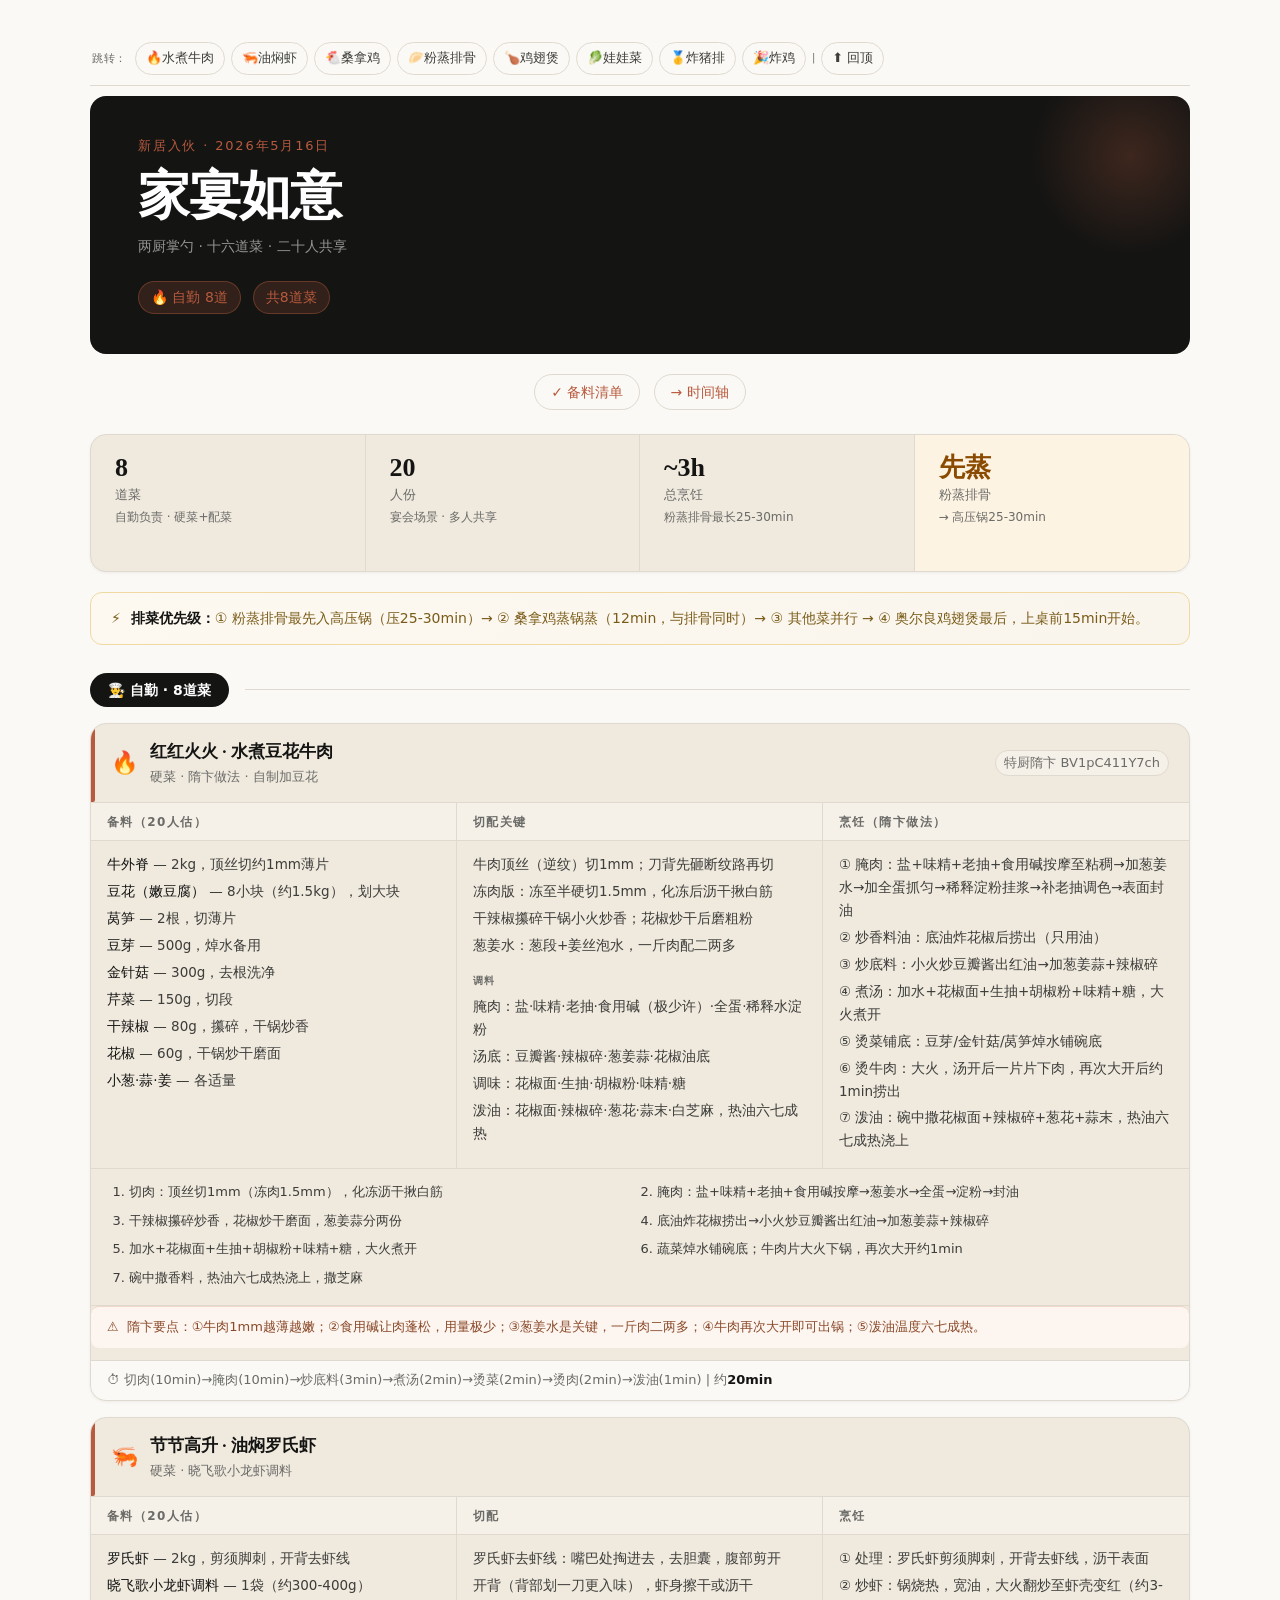
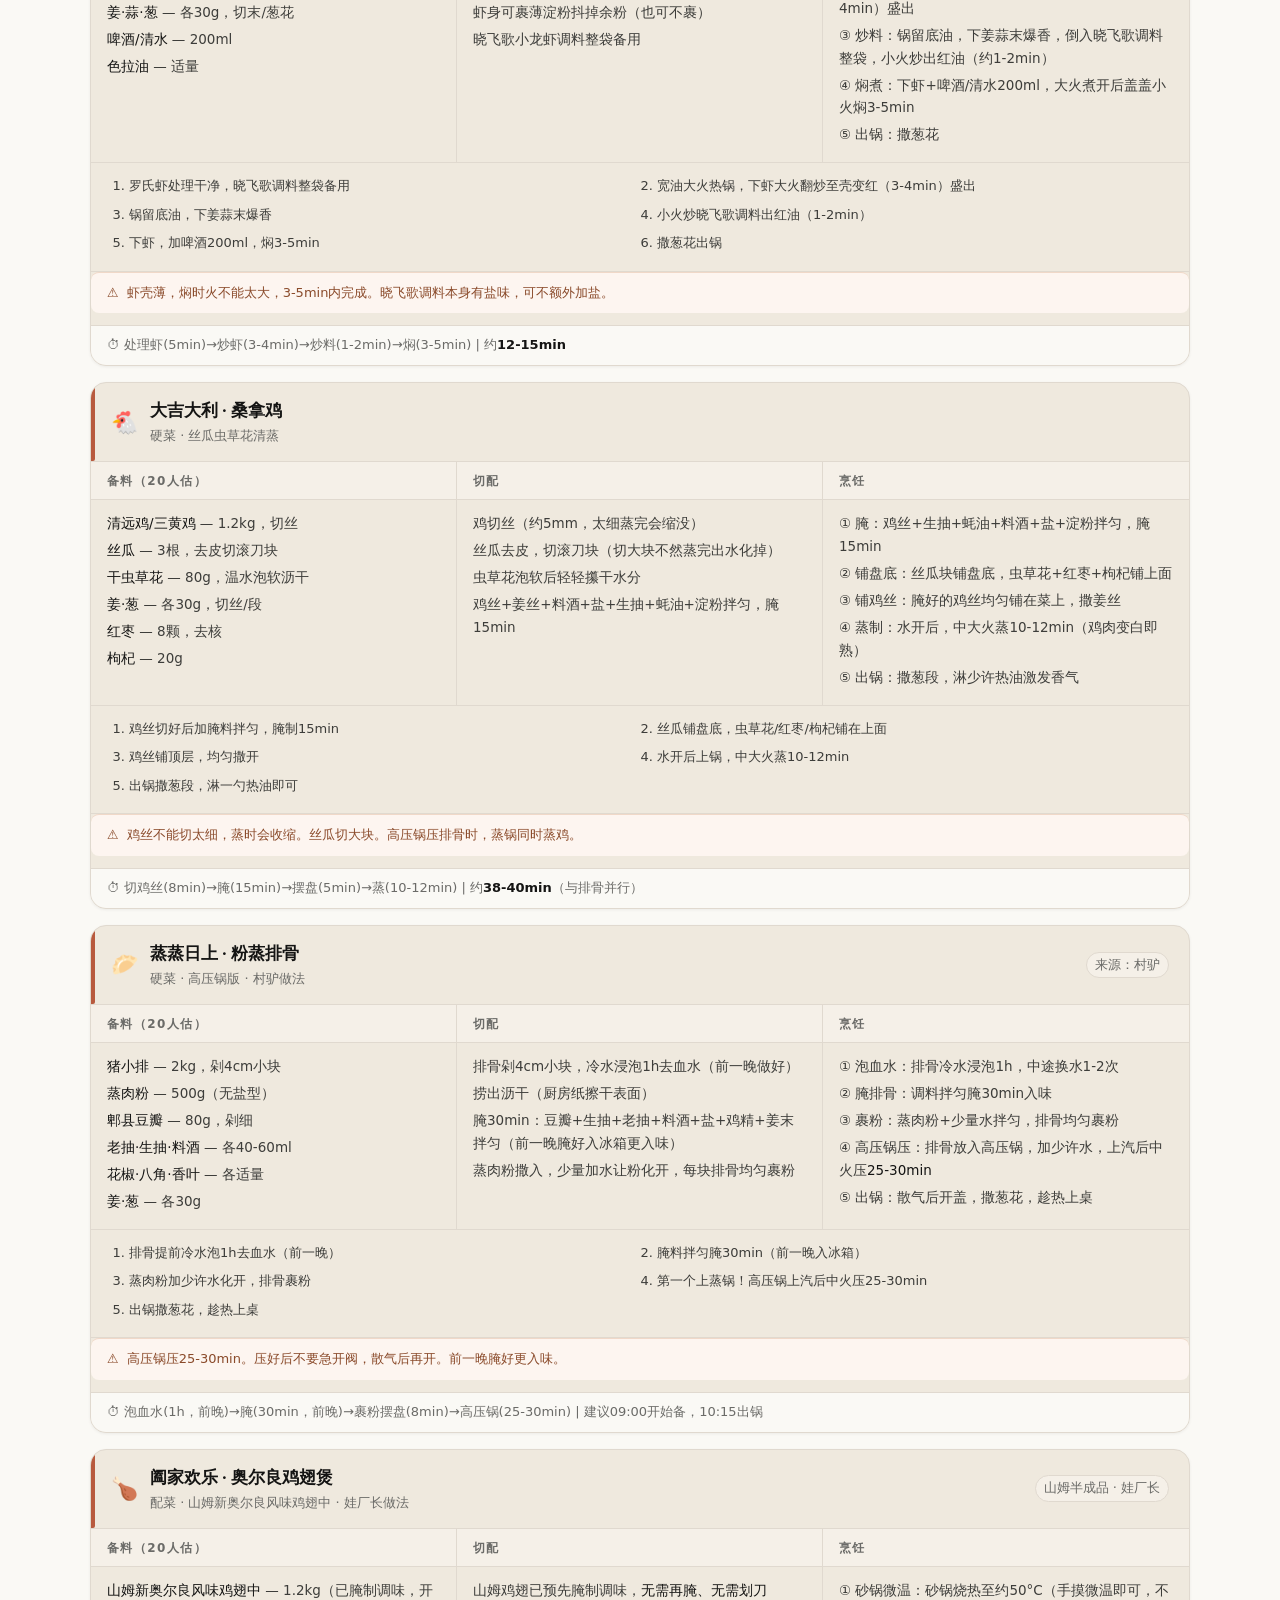
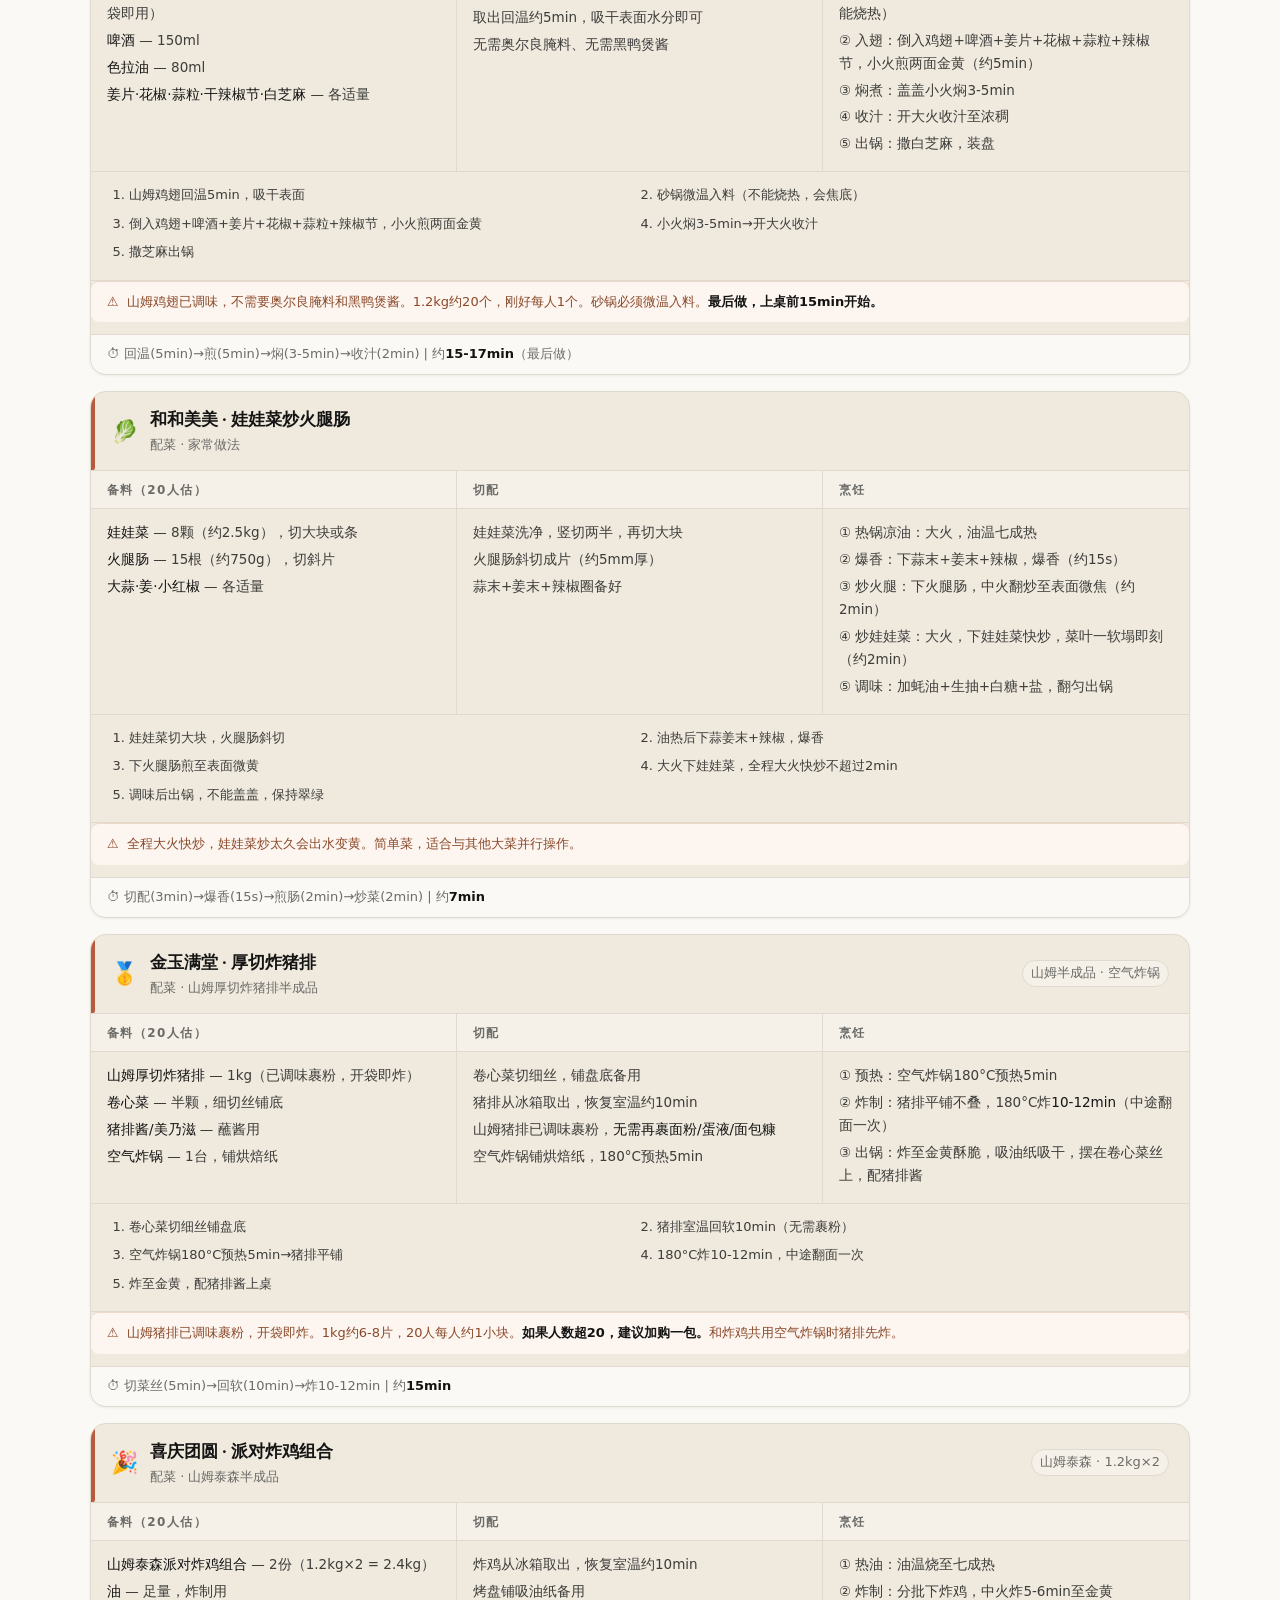
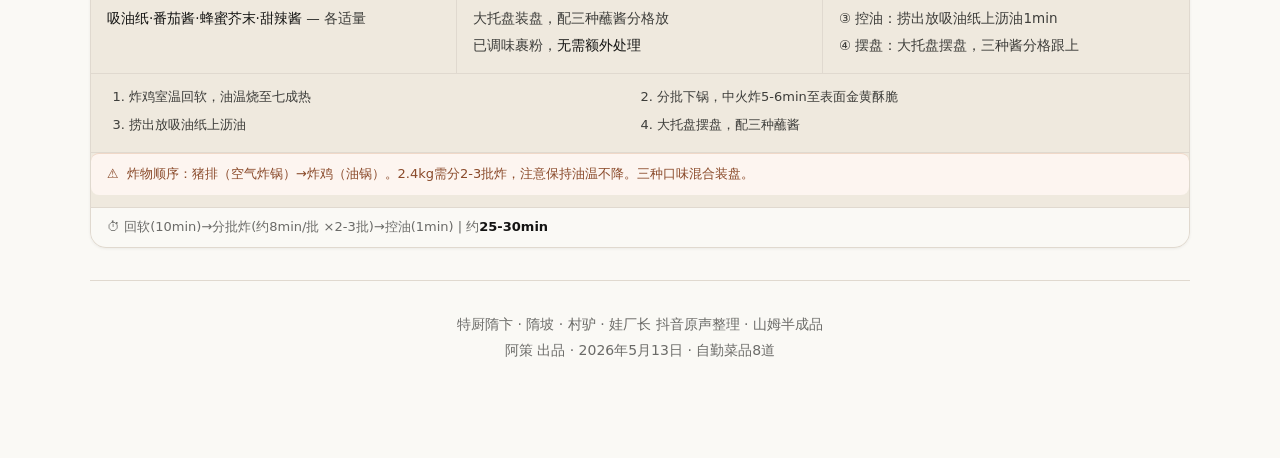
==== commit e33d198c: "fix: WCAG contrast, font sizes, shared CSS, print stylesheet Fix --primary #cc785c→#b85a3e and --mut" ====
--- a/index.html
+++ b/index.html
@@ -4,59 +4,33 @@
 <meta charset="UTF-8">
 <meta name="viewport" content="width=device-width, initial-scale=1.0">
 <title>新居入伙 · 家宴如意</title>
+<link rel="stylesheet" href="style.css">
 <style>
-:root {
-  --canvas: #faf9f5; --ink: #141413; --body: #3d3d3a; --muted: #8a8a87;
-  --primary: #cc785c; --surface-card: #efe9de; --surface-soft: #f5f0e8;
-  --hairline: #e0d9cf; --shadow: rgba(20,20,18,0.06); --shadow-md: rgba(20,20,18,0.10);
-  --accent-amber-light: #fdf3e3; --accent-teal: #5db8a6; --warning: #8a4a2a;
-}
-*,*::before,*::after{box-sizing:border-box;margin:0;padding:0}
-html{font-size:16px;-webkit-font-smoothing:antialiased}
-body{font-family:-apple-system,BlinkMacSystemFont,"PingFang SC","Microsoft YaHei",system-ui,sans-serif;background:var(--canvas);color:var(--body);line-height:1.6;padding:32px 16px 64px}
-.container{max-width:1100px;margin:0 auto}
-h1,h2,h3{font-family:Georgia,"PingFang SC",serif;color:var(--ink);line-height:1.2}
-
 /* Quick Nav */
 .qnav{position:sticky;top:0;z-index:100;background:rgba(250,249,245,0.94);backdrop-filter:blur(10px);-webkit-backdrop-filter:blur(10px);border-bottom:1px solid var(--hairline);padding:10px 0;margin-bottom:10px;display:flex;flex-wrap:wrap;gap:6px;align-items:center}
-.qnav a{font-size:12px;font-weight:500;color:var(--body);text-decoration:none;padding:5px 10px;border:1px solid var(--hairline);border-radius:9999px;background:var(--canvas);white-space:nowrap}
+.qnav a{font-size:13px;font-weight:500;color:var(--body);text-decoration:none;padding:5px 10px;border:1px solid var(--hairline);border-radius:9999px;background:var(--canvas);white-space:nowrap}
 .qnav a:hover,.qnav a:focus{background:var(--primary);color:#fff;border-color:var(--primary)}
 .qnav .sep{color:var(--muted);font-size:10px}
-.qnav .label{font-size:10px;color:var(--muted);letter-spacing:0.06em;padding:5px 2px}
-.back-top{position:fixed;bottom:20px;right:20px;background:var(--ink);color:#fff;border:none;border-radius:50%;width:40px;height:40px;font-size:18px;cursor:pointer;box-shadow:0 2px 8px rgba(0,0,0,0.15);z-index:200;display:none;align-items:center;justify-content:center}
+.qnav .label{font-size:11px;color:var(--muted);letter-spacing:0.06em;padding:5px 2px}
 
 /* Header */
 .header{background:var(--ink);color:#fff;border-radius:16px;padding:40px 48px;margin-bottom:20px;position:relative;overflow:hidden}
-.header::before{content:'';position:absolute;top:-40px;right:-40px;width:200px;height:200px;background:radial-gradient(circle,rgba(204,120,92,0.25) 0%,transparent 70%);pointer-events:none}
+.header::before{content:'';position:absolute;top:-40px;right:-40px;width:200px;height:200px;background:radial-gradient(circle,rgba(184,94,62,0.25) 0%,transparent 70%);pointer-events:none}
 .header-inner{position:relative;z-index:1}
-.header-eyebrow{font-size:11px;font-weight:500;letter-spacing:0.14em;text-transform:uppercase;color:var(--primary);margin-bottom:8px}
+.header-eyebrow{font-size:13px;font-weight:500;letter-spacing:0.14em;text-transform:uppercase;color:var(--primary);margin-bottom:8px}
 .header h1{color:#fff;font-size:clamp(32px,5vw,52px);letter-spacing:-1.5px}
 .header-sub{color:rgba(255,255,255,0.55);font-size:14px;margin-top:8px}
 .header-meta{margin-top:24px;display:flex;flex-wrap:wrap;gap:12px}
-.header-badge{background:rgba(204,120,92,0.18);border:1px solid rgba(204,120,92,0.4);color:var(--primary);font-size:12px;font-weight:500;padding:4px 12px;border-radius:9999px}
+.header-badge{background:rgba(184,94,62,0.18);border:1px solid rgba(184,94,62,0.4);color:var(--primary);font-size:14px;font-weight:500;padding:4px 12px;border-radius:9999px}
 
 /* Summary Strip */
 .summary-strip{display:grid;grid-template-columns:repeat(4,1fr);background:var(--surface-card);border-radius:16px;border:1px solid var(--hairline);overflow:hidden;margin-bottom:20px;box-shadow:0 1px 3px var(--shadow)}
 .summary-item{padding:20px 24px;border-right:1px solid var(--hairline)}
 .summary-item:last-child{border-right:none}
 .summary-item .num{font-family:Georgia,serif;font-size:26px;font-weight:600;color:var(--ink);line-height:1}
-.summary-item .label{font-size:11px;color:var(--muted);margin-top:4px}
-.summary-item .sub{font-size:10px;color:#6b6b68;margin-top:2px}
+.summary-item .label{font-size:13px;color:var(--muted);margin-top:4px}
+.summary-item .sub{font-size:12px;color:var(--muted);margin-top:2px}
 .summary-item.highlight{background:var(--accent-amber-light)}
-
-/* Priority Banner */
-.pbanner{background:linear-gradient(135deg,#fdf9f0 0%,#faf5ec 100%);border:1px solid #f0d9a0;border-radius:12px;padding:14px 20px;font-size:13px;color:#7a5c1a;margin-bottom:20px;display:flex;align-items:flex-start;gap:10px}
-.pbanner strong{color:var(--ink)}
-
-/* Section Divider */
-.sdiv{display:flex;align-items:center;gap:16px;margin:28px 0 16px}
-.sdiv .tag{background:var(--ink);color:#fff;font-size:13px;font-weight:600;padding:6px 18px;border-radius:9999px;white-space:nowrap}
-.sdiv .line{flex:1;height:1px;background:var(--hairline)}
-
-/* Page Links */
-.plinks{text-align:center;margin-bottom:16px}
-.plinks a{display:inline-block;color:var(--primary);text-decoration:none;font-size:13px;font-weight:500;padding:6px 16px;border:1px solid var(--hairline);border-radius:9999px;margin:0 4px 8px}
-.plinks a:hover{background:var(--surface-card)}
 
 /* Dish Card */
 .dcard{background:var(--surface-card);border:1px solid var(--hairline);border-radius:16px;overflow:hidden;margin-bottom:16px;box-shadow:0 1px 3px var(--shadow);transition:box-shadow .2s;scroll-margin-top:60px}
@@ -68,38 +42,23 @@
 .dch-emoji{font-size:22px;flex-shrink:0}
 .dch-meta{flex:1}
 .dch-name{font-family:Georgia,serif;font-size:17px;font-weight:600;color:var(--ink)}
-.dch-sub{font-size:11px;color:var(--muted);margin-top:2px}
-.dch-tag{font-size:11px;color:#6b6b68;background:var(--surface-soft);border:1px solid var(--hairline);padding:2px 8px;border-radius:9999px;white-space:nowrap}
+.dch-sub{font-size:13px;color:var(--muted);margin-top:2px}
+.dch-tag{font-size:13px;color:var(--muted);background:var(--surface-soft);border:1px solid var(--hairline);padding:2px 8px;border-radius:9999px;white-space:nowrap}
 .dbody{display:grid;grid-template-columns:1fr 1fr 1fr;border-bottom:1px solid var(--hairline)}
-.dcol-h{font-size:10px;font-weight:700;letter-spacing:0.12em;text-transform:uppercase;color:var(--muted);padding:10px 16px 8px;border-bottom:1px solid var(--hairline);background:var(--surface-soft)}
+.dcol-h{font-size:12px;font-weight:700;letter-spacing:0.12em;text-transform:uppercase;color:var(--muted);padding:10px 16px 8px;border-bottom:1px solid var(--hairline);background:var(--surface-soft)}
 .dcol-c{padding:12px 16px}
 .dcol-c ul{list-style:none}
-.dcol-c li{font-size:12.5px;line-height:1.7;color:var(--body);margin-bottom:4px}
+.dcol-c li{font-size:13.5px;line-height:1.7;color:var(--body);margin-bottom:4px}
 .dcol-c li strong{color:var(--ink);font-weight:500}
 .dcol-b{border-right:1px solid var(--hairline)}
 .dsteps{padding:12px 20px 14px;border-bottom:1px solid var(--hairline)}
 .dsteps ol{padding-left:18px;display:grid;grid-template-columns:1fr 1fr;gap:4px 16px}
-.dsteps li{font-size:12px;line-height:1.65;color:var(--body);margin-bottom:3px}
-.dnote{padding:10px 16px;font-size:11.5px;color:#6b6b68;background:var(--surface-soft);display:flex;align-items:flex-start;gap:8px}
-.dnote.warn{background:#fdf5f0;border-top:1px solid #f0d8c8;color:var(--warning)}
+.dsteps li{font-size:13px;line-height:1.65;color:var(--body);margin-bottom:3px}
+.dnote{padding:10px 16px;font-size:13px;color:var(--muted);background:var(--surface-soft);display:flex;align-items:flex-start;gap:8px}
+.dnote.warn{background:#fdf5f0;border:none;border-top:1px solid #f0d8c8;color:var(--warning)}
 .dnote.info{background:#f0f7f5;border-top:1px solid #c8e8e0;color:#2a6b5c}
-.dtime{padding:9px 16px;font-size:11.5px;color:#6b6b68;background:var(--canvas);border-top:1px solid var(--hairline);line-height:1.6}
+.dtime{padding:9px 16px;font-size:13px;color:var(--muted);background:var(--canvas);border-top:1px solid var(--hairline);line-height:1.6}
 .dtime strong{color:var(--ink)}
-
-/* Footer */
-.footer{text-align:center;padding:32px 16px;font-size:12px;color:var(--muted);border-top:1px solid var(--hairline);margin-top:32px}
-
-@media(max-width:768px){
-  .summary-strip{grid-template-columns:repeat(2,1fr)}
-  .dbody{grid-template-columns:1fr}
-  .dcol-b{border-right:none;border-bottom:1px solid var(--hairline)}
-  .dsteps ol{grid-template-columns:1fr}
-  .header{padding:28px 24px}
-}
-@media(max-width:480px){
-  body{padding:12px 8px 48px}
-  .summary-strip{grid-template-columns:repeat(2,1fr)}
-}
 </style>
 </head>
 <body>
--- a/style.css
+++ b/style.css
@@ -0,0 +1,65 @@
+/* === Shared Styles — family-feast === */
+:root {
+  --canvas: #faf9f5; --ink: #141413; --body: #3d3d3a; --muted: #6b6b68;
+  --primary: #b85a3e; --surface-card: #efe9de; --surface-soft: #f5f0e8;
+  --hairline: #e0d9cf; --shadow: rgba(20,20,18,0.06); --shadow-md: rgba(20,20,18,0.10);
+  --accent-amber-light: #fdf3e3; --accent-teal: #5db8a6; --warning: #8a4a2a;
+}
+*,*::before,*::after{box-sizing:border-box;margin:0;padding:0}
+html{font-size:16px;-webkit-font-smoothing:antialiased}
+body{font-family:-apple-system,BlinkMacSystemFont,"PingFang SC","Microsoft YaHei",system-ui,sans-serif;background:var(--canvas);color:var(--body);line-height:1.6;padding:32px 16px 64px}
+.container{max-width:1100px;margin:0 auto}
+h1,h2,h3{font-family:Georgia,"PingFang SC",serif;color:var(--ink);line-height:1.2}
+.sub{color:var(--muted);font-size:14px;margin-bottom:24px}
+
+/* Navigation */
+.nav{display:flex;gap:10px;margin-bottom:24px;flex-wrap:wrap}
+.nav a{color:var(--primary);text-decoration:none;font-size:14px;font-weight:500;padding:6px 14px;border:1px solid var(--hairline);border-radius:9999px;background:var(--canvas)}
+.nav a:hover{background:var(--surface-card)}
+.plinks{text-align:center;margin-bottom:16px}
+.plinks a{display:inline-block;color:var(--primary);text-decoration:none;font-size:14px;font-weight:500;padding:6px 16px;border:1px solid var(--hairline);border-radius:9999px;margin:0 4px 8px}
+.plinks a:hover{background:var(--surface-card)}
+
+/* Banner */
+.pbanner{background:linear-gradient(135deg,#fdf9f0 0%,#faf5ec 100%);border:1px solid #f0d9a0;border-radius:12px;padding:14px 20px;font-size:14px;color:#7a5c1a;margin-bottom:20px;display:flex;align-items:flex-start;gap:10px}
+.pbanner strong{color:var(--ink)}
+.warn{background:#fdf5f0;border:1px solid #f0d8c8;border-radius:8px;padding:10px 14px;margin-bottom:12px;font-size:13px;color:var(--warning)}
+.warn strong{color:var(--ink)}
+
+/* Section Divider */
+.sdiv{display:flex;align-items:center;gap:16px;margin:28px 0 16px}
+.sdiv .tag{background:var(--ink);color:#fff;font-size:14px;font-weight:600;padding:6px 18px;border-radius:9999px;white-space:nowrap}
+.sdiv .line{flex:1;height:1px;background:var(--hairline)}
+
+/* Footer */
+.footer{text-align:center;padding:32px 16px;font-size:14px;color:var(--muted);border-top:1px solid var(--hairline);margin-top:32px}
+
+/* Back to top */
+.back-top{position:fixed;bottom:20px;right:20px;background:var(--ink);color:#fff;border:none;border-radius:50%;width:40px;height:40px;font-size:18px;cursor:pointer;box-shadow:0 2px 8px rgba(0,0,0,0.15);z-index:200;display:none;align-items:center;justify-content:center}
+
+/* Responsive */
+@media(max-width:768px){
+  .summary-strip{grid-template-columns:repeat(2,1fr)}
+  .dbody{grid-template-columns:1fr}
+  .dcol-b{border-right:none;border-bottom:1px solid var(--hairline)}
+  .dsteps ol{grid-template-columns:1fr}
+  .header{padding:28px 24px}
+}
+@media(max-width:600px){
+  body{padding:16px 8px 48px}
+  .card{padding:14px 16px}
+}
+
+/* === Print === */
+@media print {
+  body{background:#fff;color:#000;padding:0;font-size:12px}
+  .nav,.plinks,.qnav,.back-top{display:none !important}
+  .dcard,.card{break-inside:avoid;box-shadow:none;border:1px solid #ccc;margin-bottom:8px;page-break-inside:avoid}
+  .dbody{grid-template-columns:1fr 1fr 1fr}
+  .dsteps ol{grid-template-columns:1fr 1fr}
+  .header{background:#fff !important;color:#000 !important;border:1px solid #ccc;padding:16px}
+  .header h1{color:#000 !important}
+  .header-sub,.header-meta,.header-eyebrow{color:#555 !important}
+  .dcard:hover{box-shadow:none}
+  .footer{border-top:1px solid #ccc}
+}
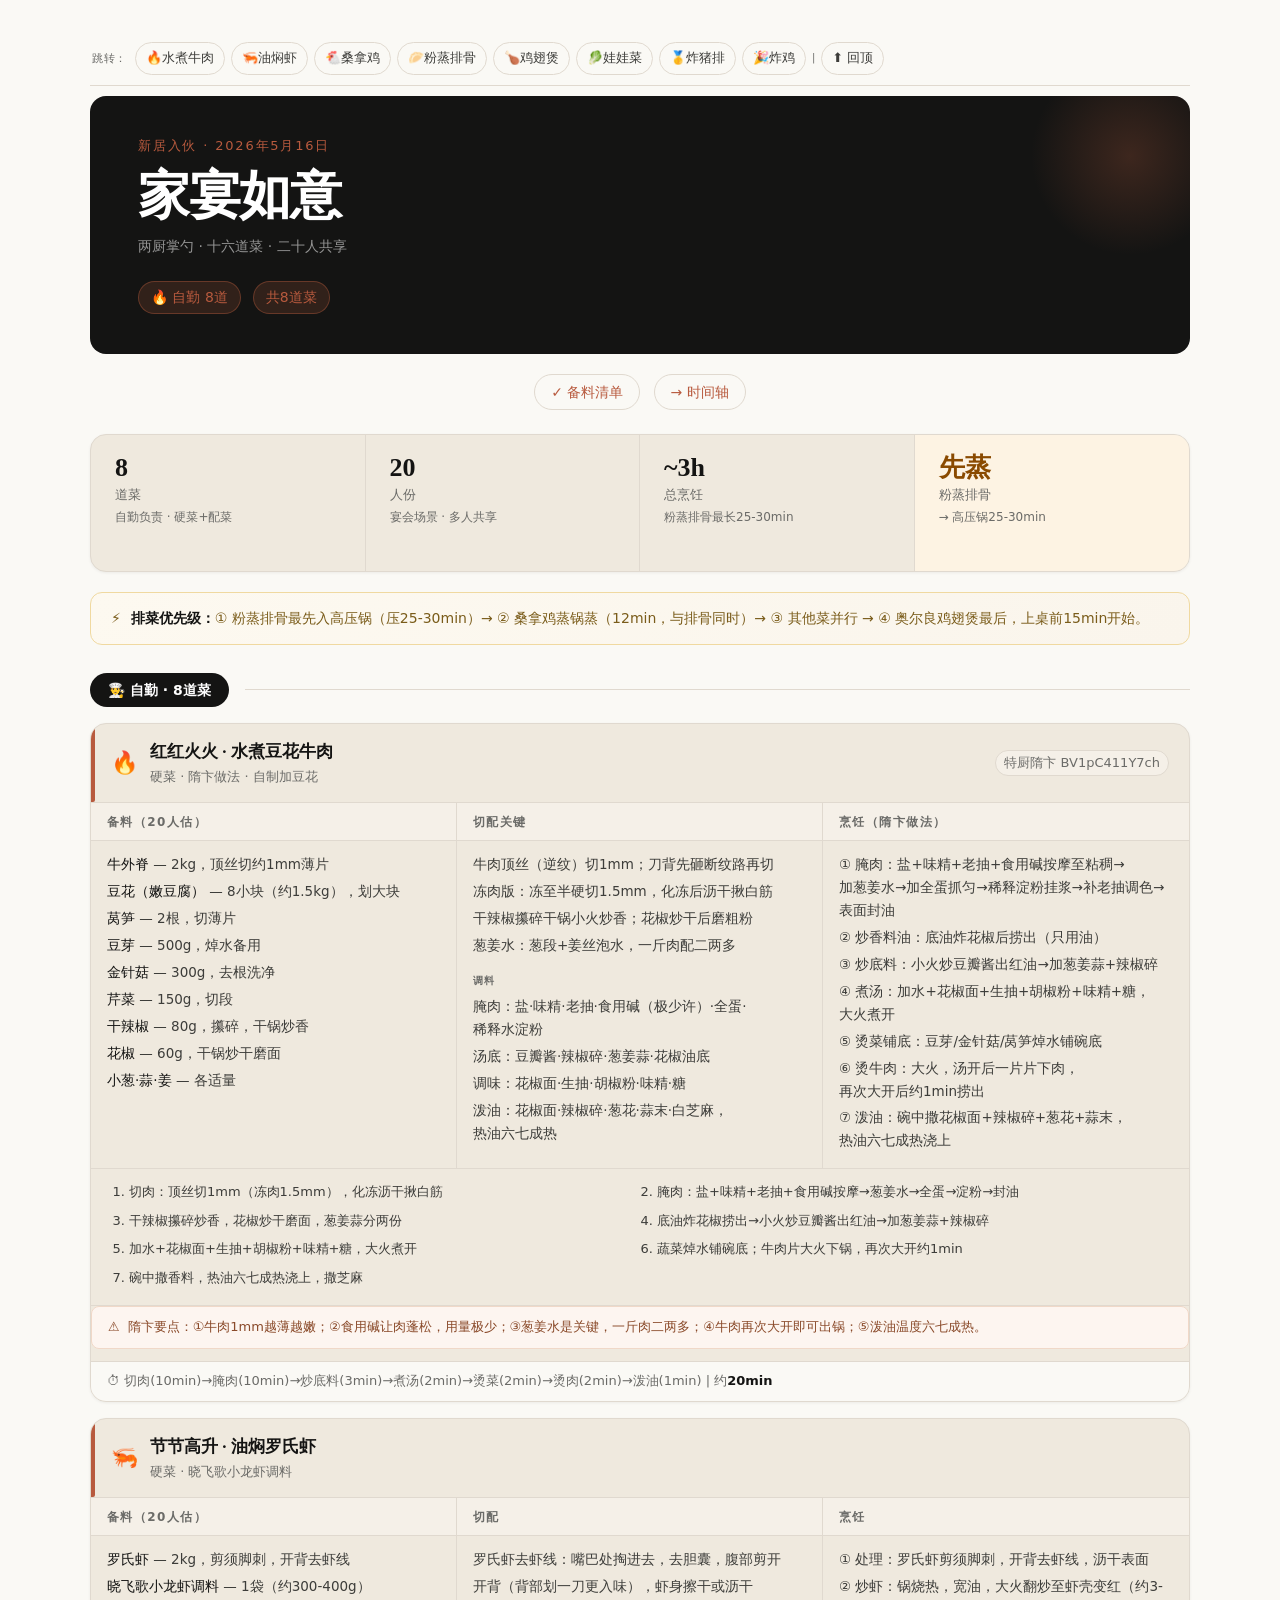
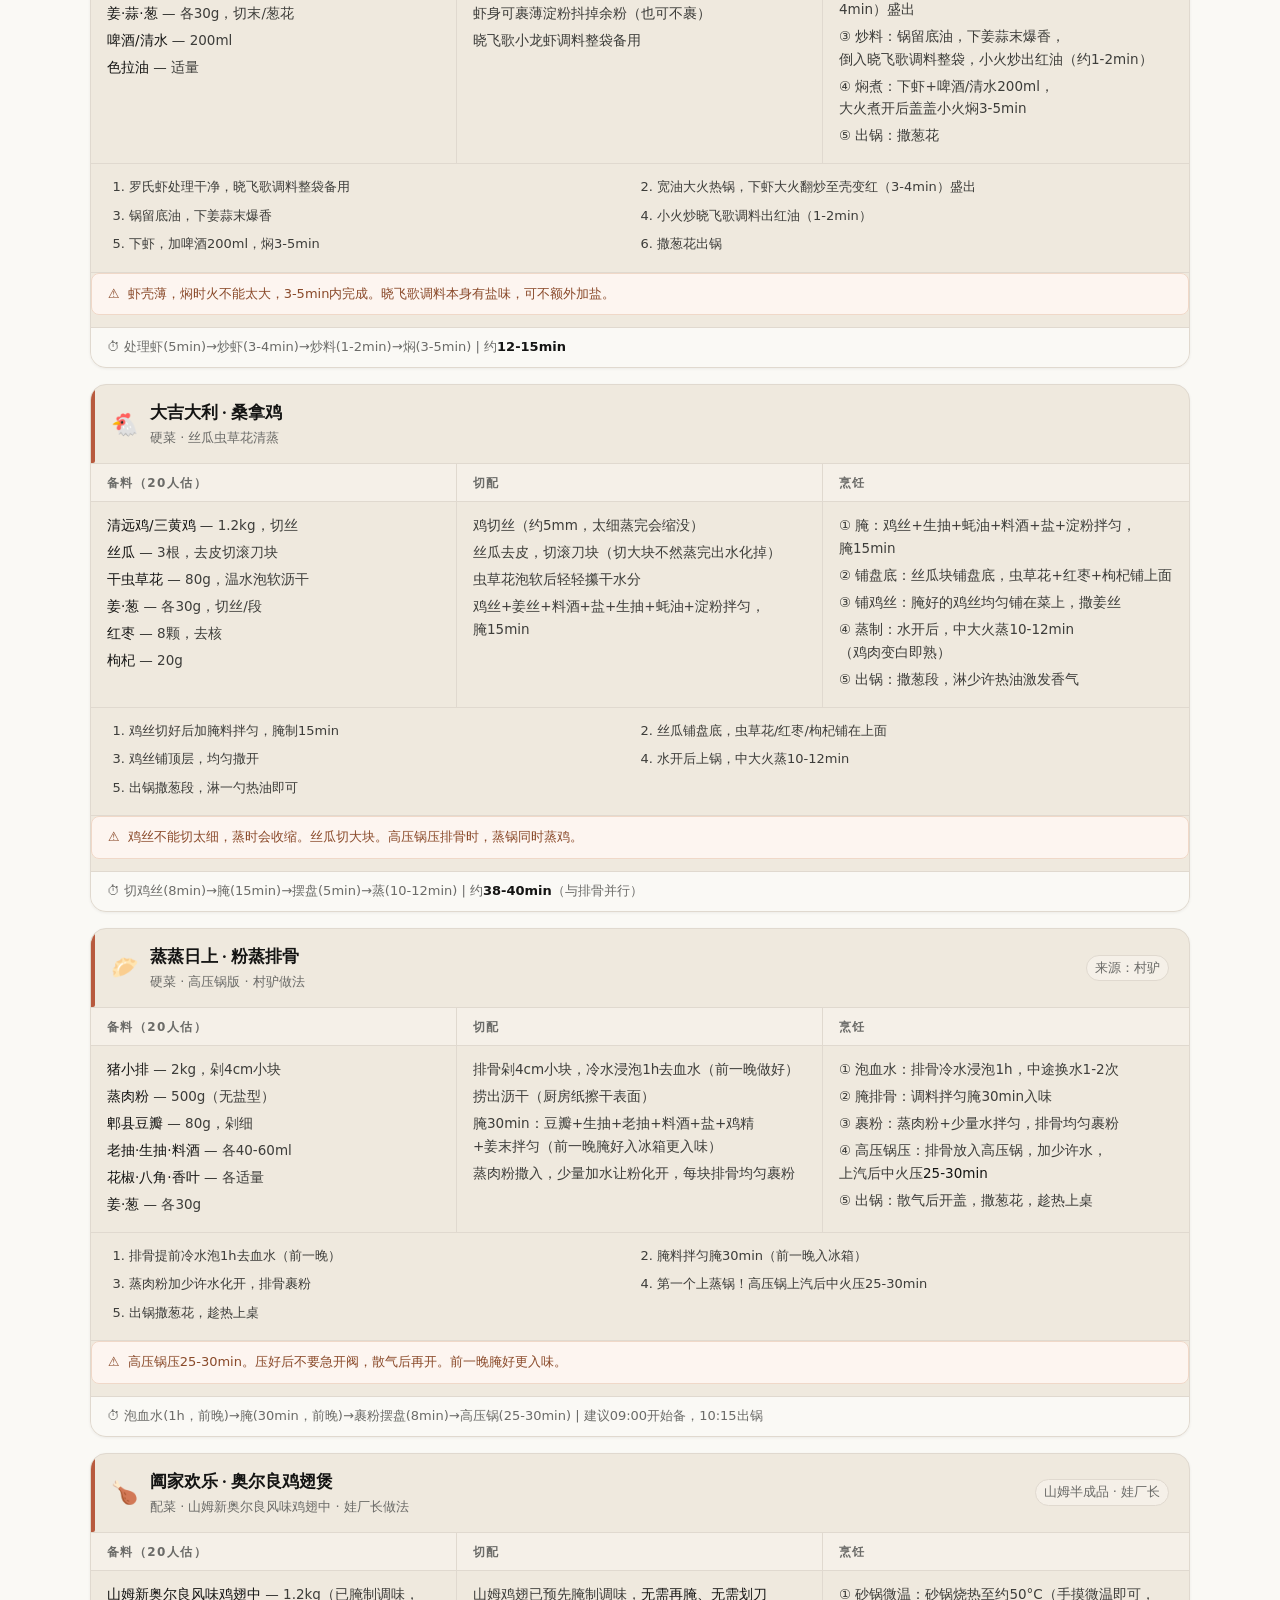
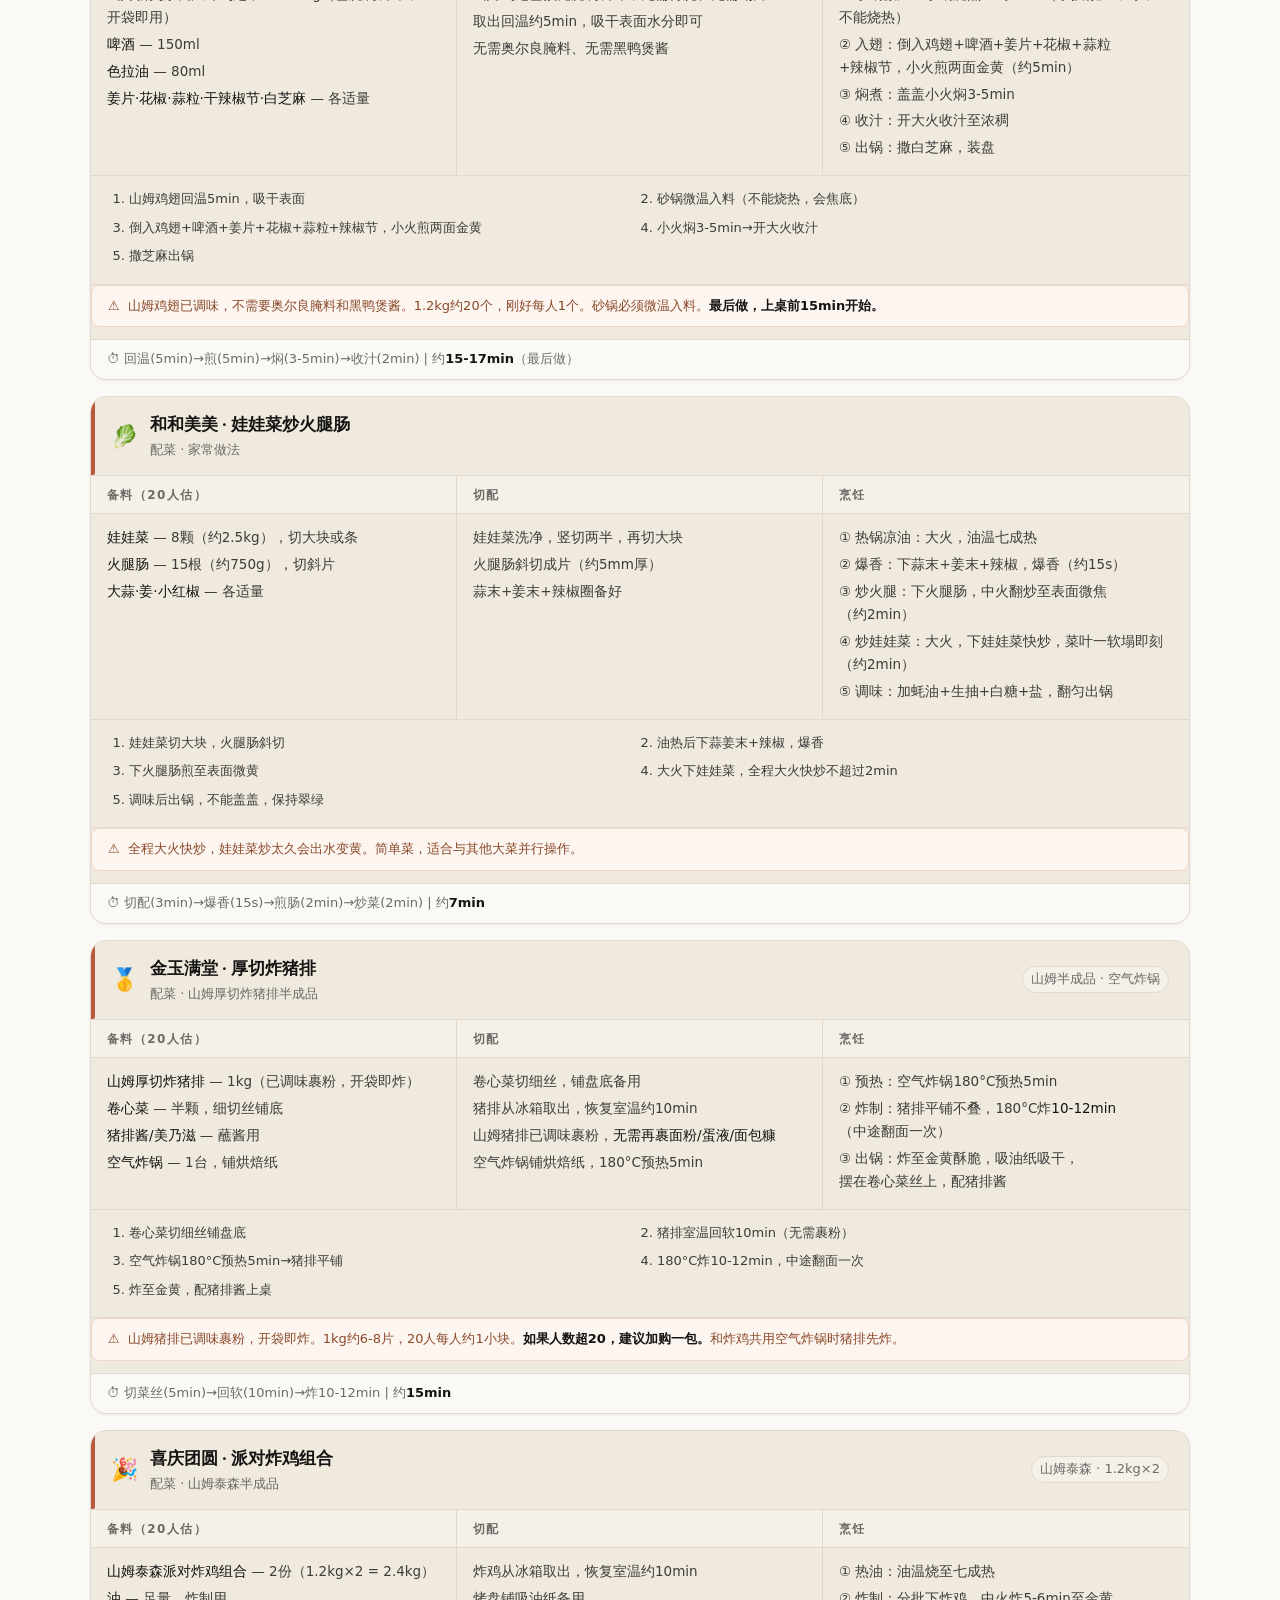
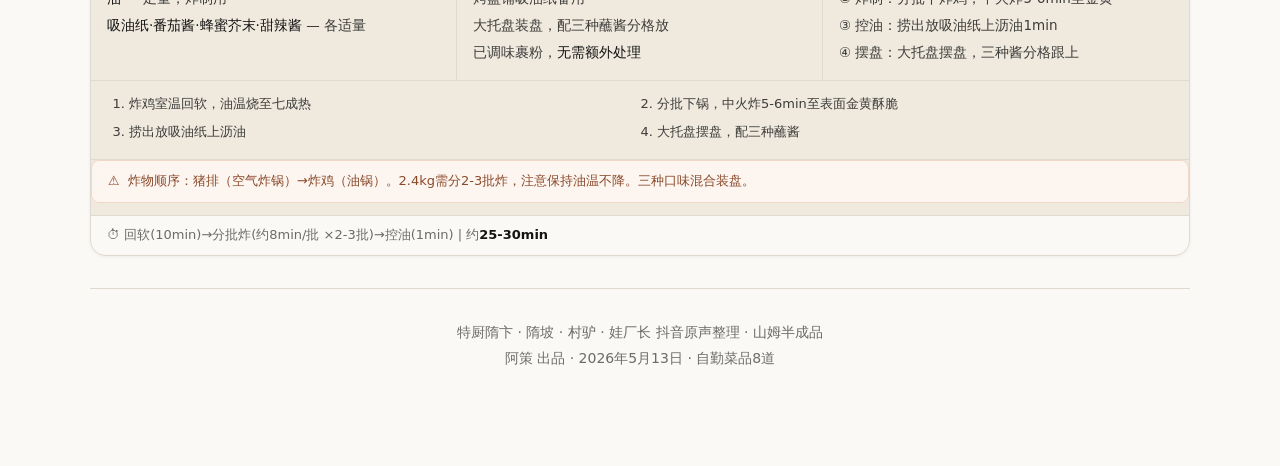
==== commit 3cfc2c74: "修手机三栏堆叠：CSS优先级修复，烹饪栏优先显示" ====
--- a/index.html
+++ b/index.html
@@ -6,59 +6,19 @@
 <title>新居入伙 · 家宴如意</title>
 <link rel="stylesheet" href="style.css">
 <style>
-/* Quick Nav */
 .qnav{position:sticky;top:0;z-index:100;background:rgba(250,249,245,0.94);backdrop-filter:blur(10px);-webkit-backdrop-filter:blur(10px);border-bottom:1px solid var(--hairline);padding:10px 0;margin-bottom:10px;display:flex;flex-wrap:wrap;gap:6px;align-items:center}
 .qnav a{font-size:13px;font-weight:500;color:var(--body);text-decoration:none;padding:5px 10px;border:1px solid var(--hairline);border-radius:9999px;background:var(--canvas);white-space:nowrap}
 .qnav a:hover,.qnav a:focus{background:var(--primary);color:#fff;border-color:var(--primary)}
 .qnav .sep{color:var(--muted);font-size:10px}
 .qnav .label{font-size:11px;color:var(--muted);letter-spacing:0.06em;padding:5px 2px}
-
-/* Header */
-.header{background:var(--ink);color:#fff;border-radius:16px;padding:40px 48px;margin-bottom:20px;position:relative;overflow:hidden}
-.header::before{content:'';position:absolute;top:-40px;right:-40px;width:200px;height:200px;background:radial-gradient(circle,rgba(184,94,62,0.25) 0%,transparent 70%);pointer-events:none}
-.header-inner{position:relative;z-index:1}
-.header-eyebrow{font-size:13px;font-weight:500;letter-spacing:0.14em;text-transform:uppercase;color:var(--primary);margin-bottom:8px}
-.header h1{color:#fff;font-size:clamp(32px,5vw,52px);letter-spacing:-1.5px}
-.header-sub{color:rgba(255,255,255,0.55);font-size:14px;margin-top:8px}
-.header-meta{margin-top:24px;display:flex;flex-wrap:wrap;gap:12px}
-.header-badge{background:rgba(184,94,62,0.18);border:1px solid rgba(184,94,62,0.4);color:var(--primary);font-size:14px;font-weight:500;padding:4px 12px;border-radius:9999px}
-
-/* Summary Strip */
-.summary-strip{display:grid;grid-template-columns:repeat(4,1fr);background:var(--surface-card);border-radius:16px;border:1px solid var(--hairline);overflow:hidden;margin-bottom:20px;box-shadow:0 1px 3px var(--shadow)}
-.summary-item{padding:20px 24px;border-right:1px solid var(--hairline)}
-.summary-item:last-child{border-right:none}
-.summary-item .num{font-family:Georgia,serif;font-size:26px;font-weight:600;color:var(--ink);line-height:1}
-.summary-item .label{font-size:13px;color:var(--muted);margin-top:4px}
-.summary-item .sub{font-size:12px;color:var(--muted);margin-top:2px}
-.summary-item.highlight{background:var(--accent-amber-light)}
-
-/* Dish Card */
-.dcard{background:var(--surface-card);border:1px solid var(--hairline);border-radius:16px;overflow:hidden;margin-bottom:16px;box-shadow:0 1px 3px var(--shadow);transition:box-shadow .2s;scroll-margin-top:60px}
-.dcard:hover{box-shadow:0 4px 12px var(--shadow-md)}
-.dch{padding:14px 20px;display:flex;align-items:center;gap:12px;border-bottom:1px solid var(--hairline);position:relative}
-.dch::before{content:'';position:absolute;left:0;top:0;bottom:0;width:4px;background:var(--primary);border-radius:0 2px 2px 0}
-.dch.ziqin::before{background:var(--primary)}
-.dch.yang::before{background:var(--accent-teal)}
-.dch-emoji{font-size:22px;flex-shrink:0}
-.dch-meta{flex:1}
-.dch-name{font-family:Georgia,serif;font-size:17px;font-weight:600;color:var(--ink)}
-.dch-sub{font-size:13px;color:var(--muted);margin-top:2px}
-.dch-tag{font-size:13px;color:var(--muted);background:var(--surface-soft);border:1px solid var(--hairline);padding:2px 8px;border-radius:9999px;white-space:nowrap}
-.dbody{display:grid;grid-template-columns:1fr 1fr 1fr;border-bottom:1px solid var(--hairline)}
-.dcol-h{font-size:12px;font-weight:700;letter-spacing:0.12em;text-transform:uppercase;color:var(--muted);padding:10px 16px 8px;border-bottom:1px solid var(--hairline);background:var(--surface-soft)}
-.dcol-c{padding:12px 16px}
-.dcol-c ul{list-style:none}
-.dcol-c li{font-size:13.5px;line-height:1.7;color:var(--body);margin-bottom:4px}
-.dcol-c li strong{color:var(--ink);font-weight:500}
-.dcol-b{border-right:1px solid var(--hairline)}
-.dsteps{padding:12px 20px 14px;border-bottom:1px solid var(--hairline)}
-.dsteps ol{padding-left:18px;display:grid;grid-template-columns:1fr 1fr;gap:4px 16px}
-.dsteps li{font-size:13px;line-height:1.65;color:var(--body);margin-bottom:3px}
-.dnote{padding:10px 16px;font-size:13px;color:var(--muted);background:var(--surface-soft);display:flex;align-items:flex-start;gap:8px}
-.dnote.warn{background:#fdf5f0;border:none;border-top:1px solid #f0d8c8;color:var(--warning)}
-.dnote.info{background:#f0f7f5;border-top:1px solid #c8e8e0;color:#2a6b5c}
-.dtime{padding:9px 16px;font-size:13px;color:var(--muted);background:var(--canvas);border-top:1px solid var(--hairline);line-height:1.6}
-.dtime strong{color:var(--ink)}
+@media(max-width:768px){
+  .qnav{overflow-x:auto;flex-wrap:nowrap;gap:4px;-webkit-overflow-scrolling:touch;padding:8px 0}
+  .qnav a{font-size:11px;padding:5px 8px;flex-shrink:0}
+  .qnav .label,.qnav .sep{display:none}
+}
+@media(max-width:480px){
+  .qnav a{font-size:10px;padding:4px 7px}
+}
 </style>
 </head>
 <body>
--- a/style.css
+++ b/style.css
@@ -31,26 +31,113 @@
 .sdiv .tag{background:var(--ink);color:#fff;font-size:14px;font-weight:600;padding:6px 18px;border-radius:9999px;white-space:nowrap}
 .sdiv .line{flex:1;height:1px;background:var(--hairline)}
 
+/* Header */
+.header{background:var(--ink);color:#fff;border-radius:16px;padding:40px 48px;margin-bottom:20px;position:relative;overflow:hidden}
+.header::before{content:'';position:absolute;top:-40px;right:-40px;width:200px;height:200px;background:radial-gradient(circle,rgba(184,94,62,0.25) 0%,transparent 70%);pointer-events:none}
+.header-inner{position:relative;z-index:1}
+.header-eyebrow{font-size:13px;font-weight:500;letter-spacing:0.14em;text-transform:uppercase;color:var(--primary);margin-bottom:8px}
+.header h1{color:#fff;font-size:clamp(32px,5vw,52px);letter-spacing:-1.5px}
+.header-sub{color:rgba(255,255,255,0.55);font-size:14px;margin-top:8px}
+.header-meta{margin-top:24px;display:flex;flex-wrap:wrap;gap:12px}
+.header-badge{background:rgba(184,94,62,0.18);border:1px solid rgba(184,94,62,0.4);color:var(--primary);font-size:14px;font-weight:500;padding:4px 12px;border-radius:9999px}
+
+/* Summary Strip */
+.summary-strip{display:grid;grid-template-columns:repeat(4,1fr);background:var(--surface-card);border-radius:16px;border:1px solid var(--hairline);overflow:hidden;margin-bottom:20px;box-shadow:0 1px 3px var(--shadow)}
+.summary-item{padding:20px 24px;border-right:1px solid var(--hairline)}
+.summary-item:last-child{border-right:none}
+.summary-item .num{font-family:Georgia,serif;font-size:26px;font-weight:600;color:var(--ink);line-height:1}
+.summary-item .label{font-size:13px;color:var(--muted);margin-top:4px}
+.summary-item .sub{font-size:12px;color:var(--muted);margin-top:2px}
+.summary-item.highlight{background:var(--accent-amber-light)}
+
+/* Dish Card */
+.dcard{background:var(--surface-card);border:1px solid var(--hairline);border-radius:16px;overflow:hidden;margin-bottom:16px;box-shadow:0 1px 3px var(--shadow);transition:box-shadow .2s;scroll-margin-top:60px}
+.dcard:hover{box-shadow:0 4px 12px var(--shadow-md)}
+.dch{padding:14px 20px;display:flex;align-items:center;gap:12px;border-bottom:1px solid var(--hairline);position:relative}
+.dch::before{content:'';position:absolute;left:0;top:0;bottom:0;width:4px;background:var(--primary);border-radius:0 2px 2px 0}
+.dch.ziqin::before{background:var(--primary)}
+.dch.yang::before{background:var(--accent-teal)}
+.dch-emoji{font-size:22px;flex-shrink:0}
+.dch-meta{flex:1}
+.dch-name{font-family:Georgia,serif;font-size:17px;font-weight:600;color:var(--ink);word-break:keep-all;overflow-wrap:break-word}
+.dch-sub{font-size:13px;color:var(--muted);margin-top:2px}
+.dch-tag{font-size:13px;color:var(--muted);background:var(--surface-soft);border:1px solid var(--hairline);padding:2px 8px;border-radius:9999px;white-space:nowrap}
+.dbody{display:grid;grid-template-columns:1fr 1fr 1fr;border-bottom:1px solid var(--hairline)}
+.dbody-col{/* each column wrapper */}
+.dcol-h{font-size:12px;font-weight:700;letter-spacing:0.12em;text-transform:uppercase;color:var(--muted);padding:10px 16px 8px;border-bottom:1px solid var(--hairline);background:var(--surface-soft)}
+.dcol-c{padding:12px 16px}
+.dcol-c ul{list-style:none}
+.dcol-c li{font-size:13.5px;line-height:1.7;color:var(--body);margin-bottom:4px;word-break:keep-all;overflow-wrap:break-word}
+.dcol-c li strong{color:var(--ink);font-weight:500}
+.dcol-b{border-right:1px solid var(--hairline);position:static}
+.dsteps{padding:12px 20px 14px;border-bottom:1px solid var(--hairline)}
+.dsteps ol{padding-left:18px;display:grid;grid-template-columns:1fr 1fr;gap:4px 16px}
+.dsteps li{font-size:13px;line-height:1.65;color:var(--body);margin-bottom:3px;word-break:keep-all;overflow-wrap:break-word}
+.dnote{padding:10px 16px;font-size:13px;color:var(--muted);background:var(--surface-soft);display:flex;align-items:flex-start;gap:8px}
+.dnote.warn{background:#fdf5f0;border-top:1px solid #f0d8c8;color:var(--warning)}
+.dnote.info{background:#f0f7f5;border-top:1px solid #c8e8e0;color:#2a6b5c}
+.dtime{padding:9px 16px;font-size:13px;color:var(--muted);background:var(--canvas);border-top:1px solid var(--hairline);line-height:1.6}
+.dtime strong{color:var(--ink)}
+
 /* Footer */
 .footer{text-align:center;padding:32px 16px;font-size:14px;color:var(--muted);border-top:1px solid var(--hairline);margin-top:32px}
 
 /* Back to top */
 .back-top{position:fixed;bottom:20px;right:20px;background:var(--ink);color:#fff;border:none;border-radius:50%;width:40px;height:40px;font-size:18px;cursor:pointer;box-shadow:0 2px 8px rgba(0,0,0,0.15);z-index:200;display:none;align-items:center;justify-content:center}
 
-/* Responsive */
+/* ======================== RESPONSIVE ======================== */
 @media(max-width:768px){
+  body{padding:12px 8px 64px}
+  .container{max-width:100%}
+  .header{padding:24px 20px;border-radius:12px}
+  .header h1{font-size:clamp(26px,6vw,36px)}
+  .header-eyebrow{font-size:11px}
+  .header-sub{font-size:13px}
+  .header-badge{font-size:12px}
   .summary-strip{grid-template-columns:repeat(2,1fr)}
+  .summary-item{padding:14px 16px}
+  .summary-item .num{font-size:22px}
+  .dcard{border-radius:12px;margin-bottom:12px;scroll-margin-top:50px}
+  .dch{padding:10px 14px;gap:8px}
+  .dch-name{font-size:15px}
+  .dch-sub{font-size:11px}
+  .dch-tag{font-size:10px;padding:2px 6px}
   .dbody{grid-template-columns:1fr}
+  .dbody .dcol-b:nth-child(1){order:3}
+  .dbody .dcol-b:nth-child(2){order:2}
+  .dbody > div:nth-child(3){order:1}
   .dcol-b{border-right:none;border-bottom:1px solid var(--hairline)}
-  .dsteps ol{grid-template-columns:1fr}
-  .header{padding:28px 24px}
+  .dcol-h{font-size:11px;padding:8px 14px}
+  .dcol-c{padding:10px 14px}
+  .dcol-c li{font-size:13px;line-height:1.65}
+  .dsteps{padding:10px 14px}
+  .dsteps ol{grid-template-columns:1fr;padding-left:16px}
+  .dsteps li{font-size:13px;line-height:1.6}
+  .dnote{padding:8px 14px;font-size:12px}
+  .dtime{padding:8px 14px;font-size:12px}
+  .pbanner{padding:10px 14px;font-size:13px}
+  .sdiv{margin:20px 0 12px}
+  .sdiv .tag{font-size:13px;padding:5px 14px}
+  .footer{padding:24px 16px;font-size:13px}
+  .nav{overflow-x:auto;flex-wrap:nowrap;gap:6px}
+  .nav a{font-size:12px;padding:5px 10px;flex-shrink:0}
+  .plinks a{font-size:12px;padding:5px 12px}
+  .back-top{width:36px;height:36px;bottom:64px;right:12px;font-size:16px}
 }
-@media(max-width:600px){
-  body{padding:16px 8px 48px}
-  .card{padding:14px 16px}
+@media(max-width:480px){
+  body{padding:8px 4px 56px}
+  .header{padding:16px 12px}
+  .header h1{font-size:22px}
+  .dch{padding:8px 10px}
+  .dch-name{font-size:14px}
+  .dch-emoji{font-size:18px}
+  .dcol-c li{font-size:12.5px}
+  .dsteps li{font-size:12px}
+  .card{padding:12px 14px}
+  .dcard{border-radius:10px}
 }
 
-/* === Print === */
+/* ======================== PRINT ======================== */
 @media print {
   body{background:#fff;color:#000;padding:0;font-size:12px}
   .nav,.plinks,.qnav,.back-top{display:none !important}
